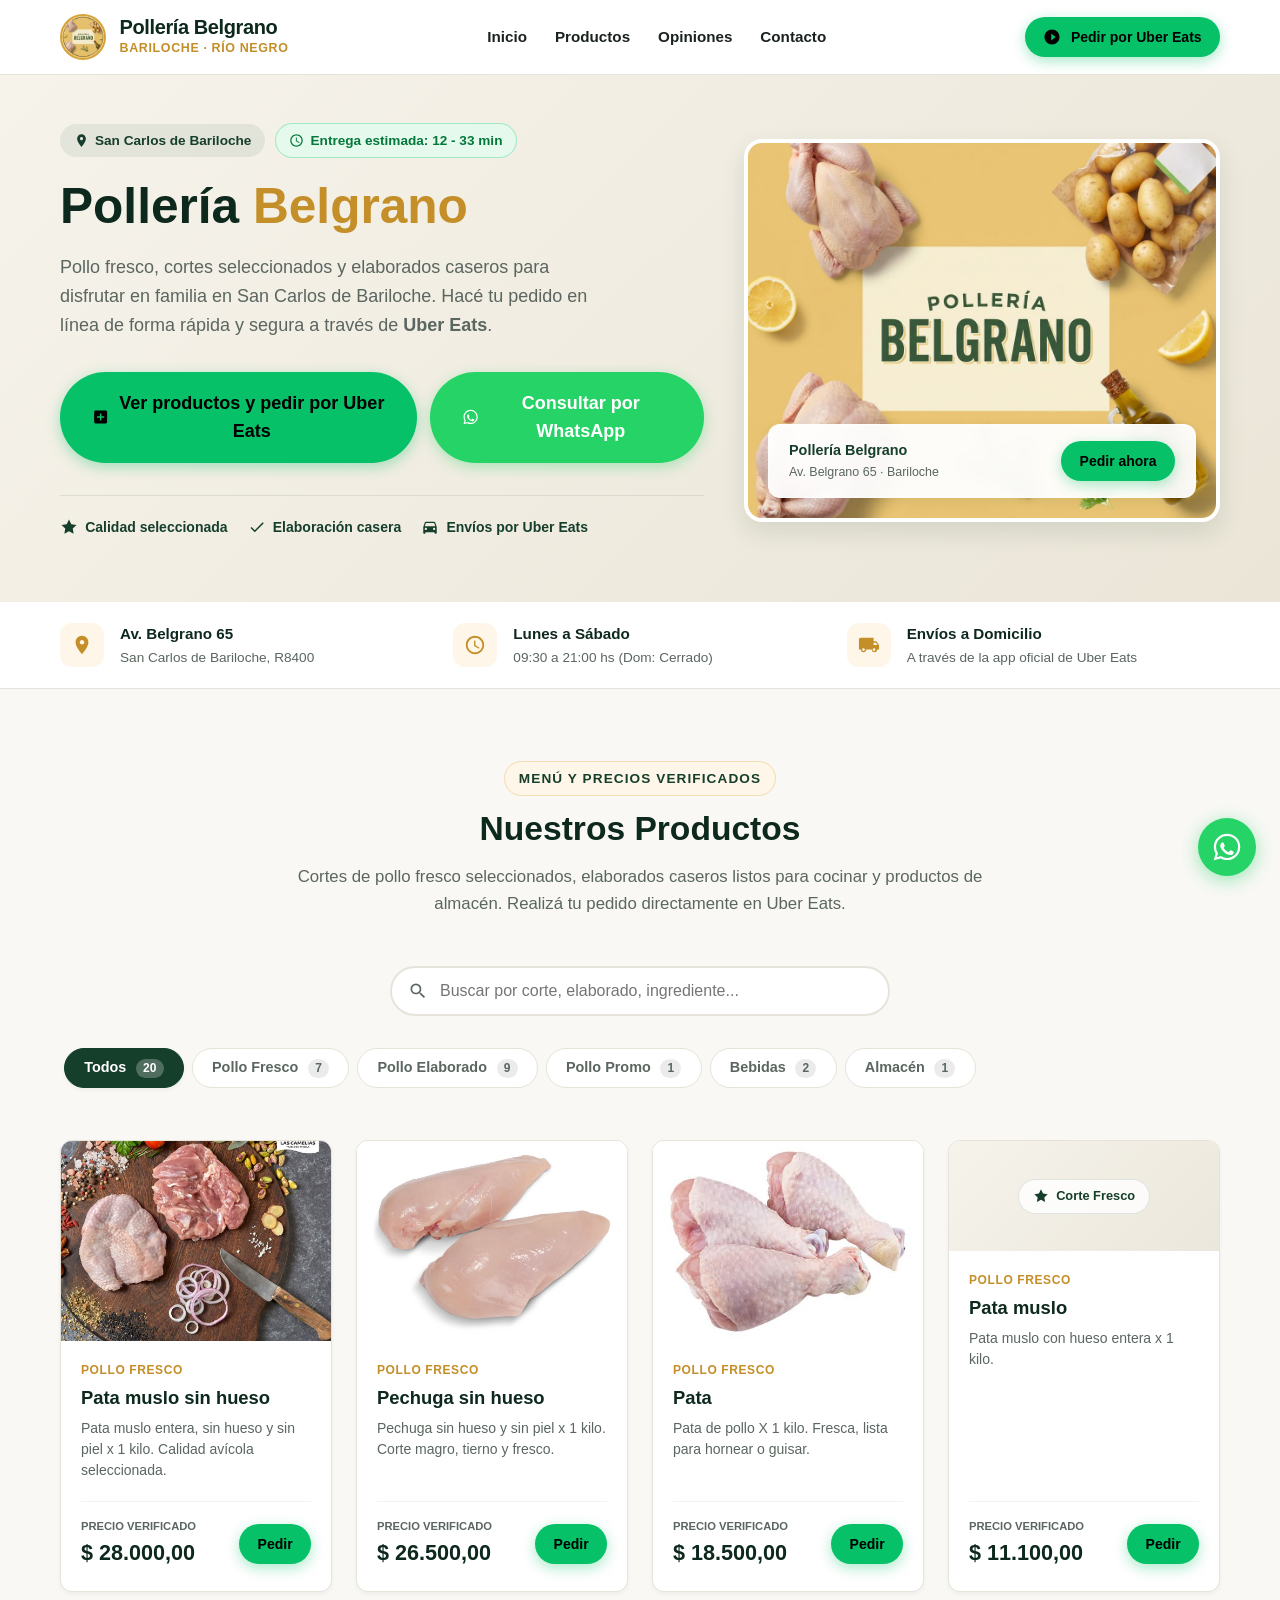
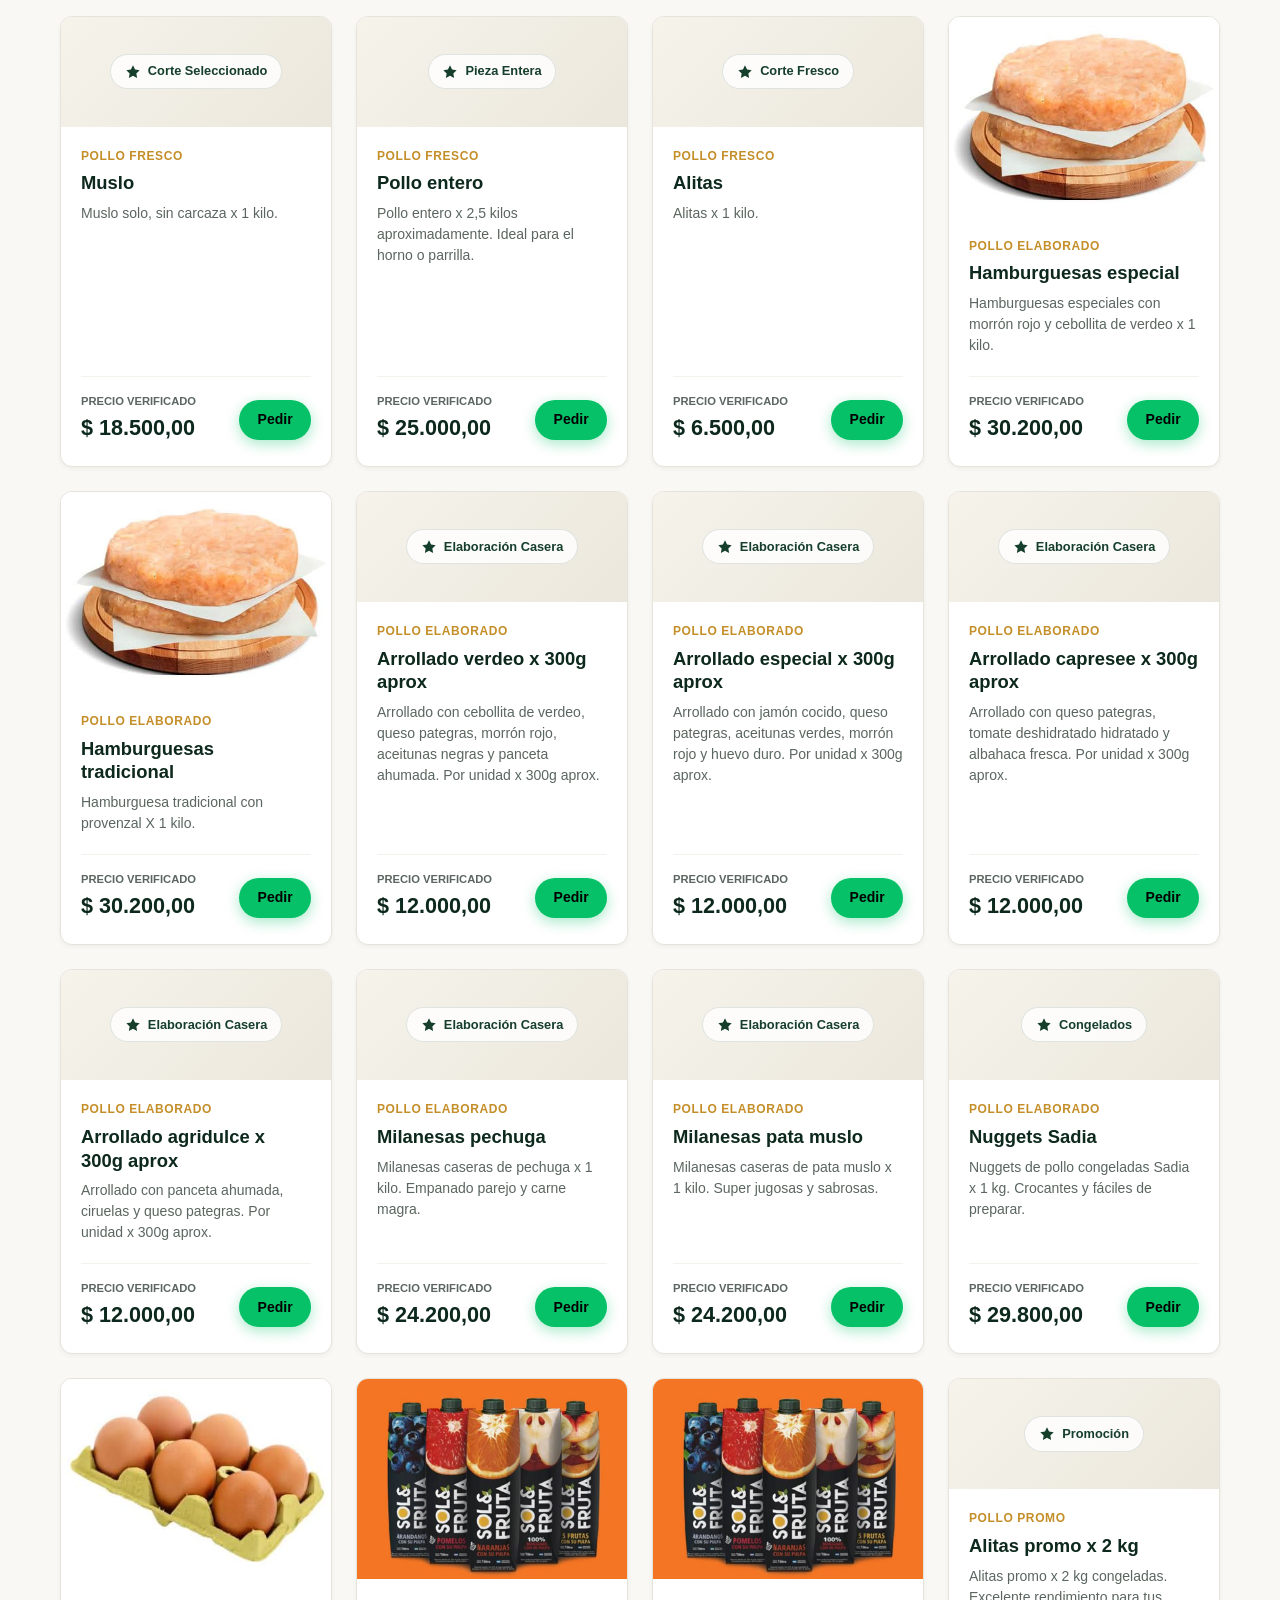
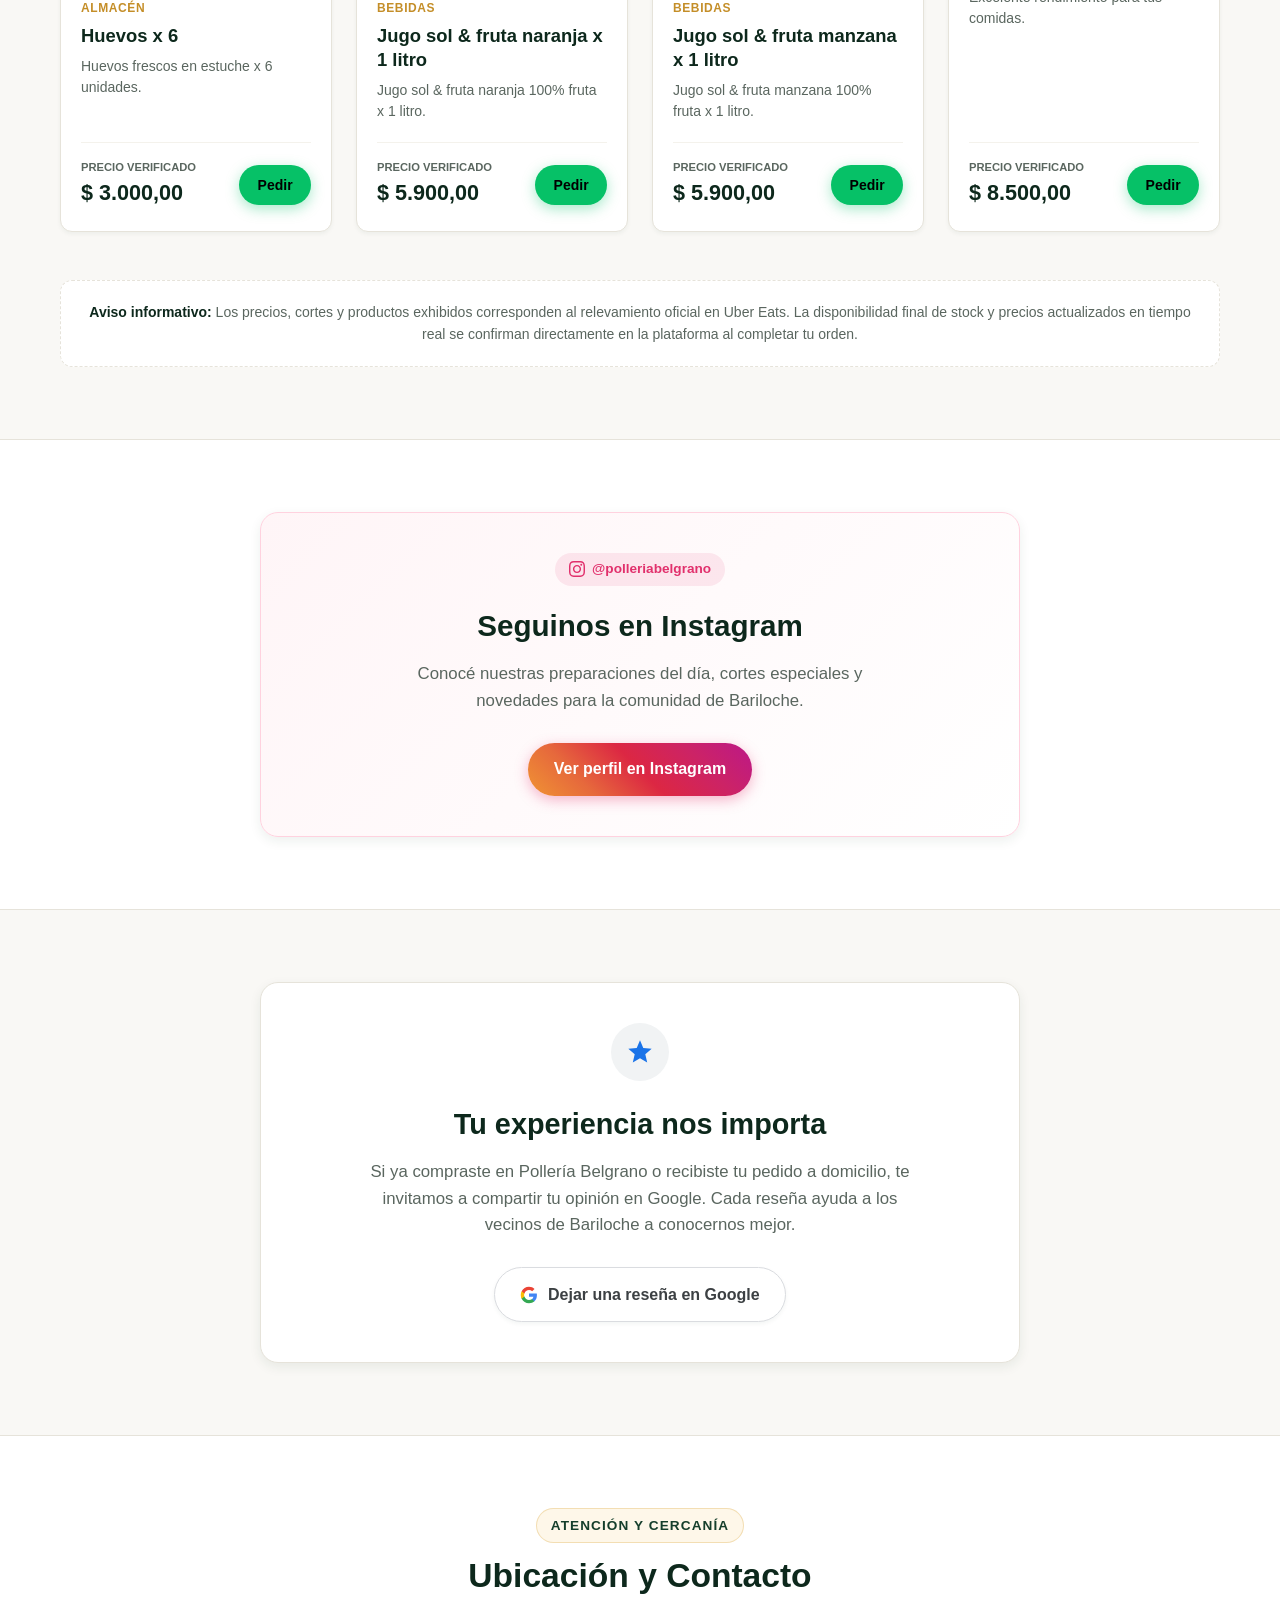
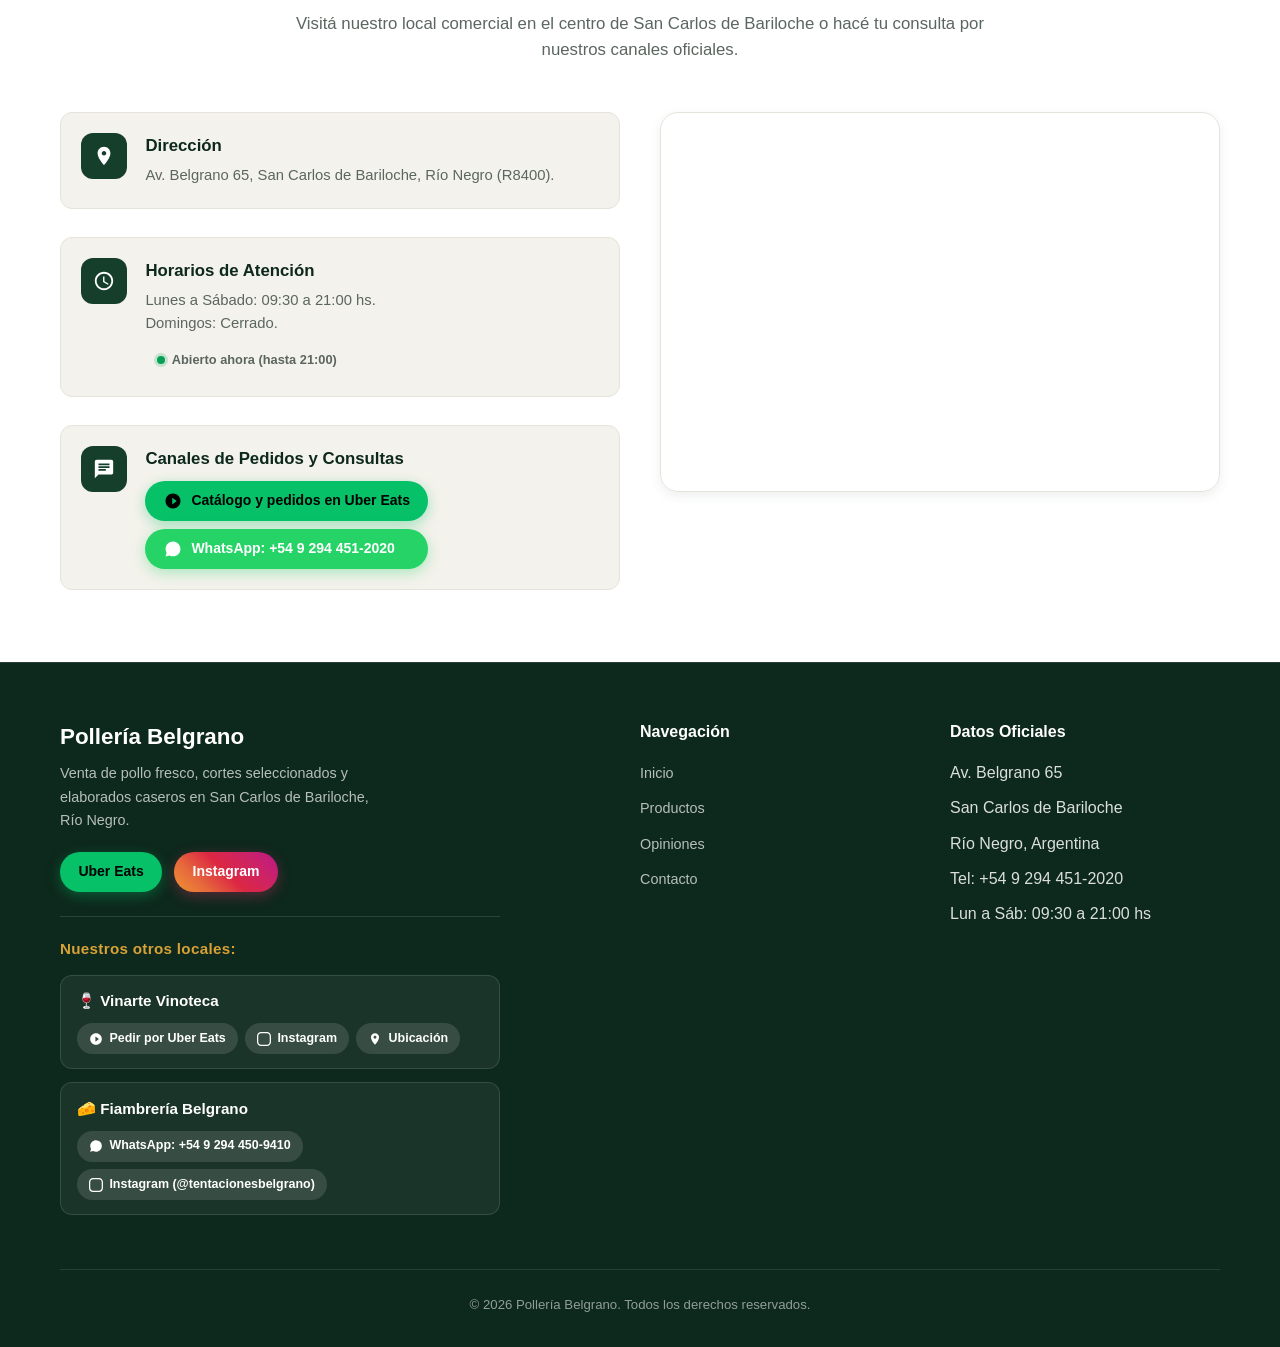
==== index.html @ f52ed62d "Solucionar responsive mobile y optimizar metatags Open Graph para WhatsApp" ====
<!DOCTYPE html>
<html lang="es-AR" prefix="og: https://ogp.me/ns# fb: https://ogp.me/ns/fb#">
<head>
  <meta charset="UTF-8">
  <meta name="viewport" content="width=device-width, initial-scale=1.0">
  
  <!-- Metadatos Primarios & SEO Local -->
  <title>Pollería Belgrano | San Carlos de Bariloche — Pollo Fresco y Elaborados</title>
  <meta name="description" content="Pollería Belgrano en San Carlos de Bariloche. Pollo fresco entero y trozado, supremas, hamburguesas caseras, arrollados artesanales y milanesas. Pedí online por Uber Eats con entrega a domicilio o consultanos por WhatsApp.">
  <meta name="keywords" content="Polleria Belgrano, Bariloche, Polleria en Bariloche, Pollo Bariloche, Uber Eats Bariloche, Milanesas de pollo, Arrollados de pollo, San Carlos de Bariloche">
  <meta name="author" content="Pollería Belgrano">
  <meta name="robots" content="index, follow">
  <meta name="theme-color" content="#153e2b">

  <!-- Metadatos Geográficos para Bariloche -->
  <meta name="geo.region" content="AR-R">
  <meta name="geo.placename" content="San Carlos de Bariloche">
  <meta name="geo.position" content="-41.136555;-71.311072">
  <meta name="ICBM" content="-41.136555, -71.311072">

  <!-- Open Graph / WhatsApp / Facebook / Redes Sociales -->
  <meta property="og:site_name" content="Pollería Belgrano">
  <meta property="og:type" content="website">
  <meta property="og:title" content="Pollería Belgrano | San Carlos de Bariloche">
  <meta property="og:description" content="Pollo fresco, cortes seleccionados y elaborados caseros en Bariloche. Consultá nuestro catálogo y pedí directo por Uber Eats.">
  <meta property="og:url" content="https://polleriabelgrano.pages.dev/">
  
  <!-- Imagen Principal Panorámica (1200x630 para WhatsApp y Facebook) -->
  <meta property="og:image" content="https://polleriabelgrano.pages.dev/assets/images/og-image.jpg">
  <meta property="og:image:url" content="https://polleriabelgrano.pages.dev/assets/images/og-image.jpg">
  <meta property="og:image:secure_url" content="https://polleriabelgrano.pages.dev/assets/images/og-image.jpg">
  <meta property="og:image:type" content="image/jpeg">
  <meta property="og:image:width" content="1200">
  <meta property="og:image:height" content="630">
  <meta property="og:image:alt" content="Pollería Belgrano - San Carlos de Bariloche">

  <!-- Imagen Cuadrada de Respaldo (400x400 para WhatsApp móvil) -->
  <meta property="og:image" content="https://polleriabelgrano.pages.dev/assets/images/og-thumb.jpg">
  <meta property="og:image:url" content="https://polleriabelgrano.pages.dev/assets/images/og-thumb.jpg">
  <meta property="og:image:secure_url" content="https://polleriabelgrano.pages.dev/assets/images/og-thumb.jpg">
  <meta property="og:image:type" content="image/jpeg">
  <meta property="og:image:width" content="400">
  <meta property="og:image:height" content="400">
  <meta property="og:image:alt" content="Pollería Belgrano Isotipo">

  <meta property="og:locale" content="es_AR">

  <!-- Fallbacks para rastreadores de mensajería (WhatsApp, Telegram, etc.) -->
  <link rel="image_src" href="https://polleriabelgrano.pages.dev/assets/images/og-image.jpg">
  <meta itemprop="image" content="https://polleriabelgrano.pages.dev/assets/images/og-image.jpg">

  <!-- Twitter Card -->
  <meta name="twitter:card" content="summary_large_image">
  <meta name="twitter:title" content="Pollería Belgrano | San Carlos de Bariloche">
  <meta name="twitter:description" content="Pollo fresco, cortes seleccionados y elaborados caseros en Bariloche. Pedí directo por Uber Eats.">
  <meta name="twitter:image" content="https://polleriabelgrano.pages.dev/assets/images/og-image.jpg">
  <meta name="twitter:image:alt" content="Pollería Belgrano - San Carlos de Bariloche">

  <!-- Favicon e Icono de Aplicación -->
  <link rel="icon" type="image/png" href="assets/images/logo.png">
  <link rel="apple-touch-icon" href="assets/images/logo.png">

  <!-- Estilos CSS -->
  <link rel="stylesheet" href="css/styles.css">

  <!-- Datos Estructurados Schema.org (LocalBusiness / Restaurant) -->
  <script type="application/ld+json">
  {
    "@context": "https://schema.org",
    "@type": "FoodEstablishment",
    "name": "Pollería Belgrano",
    "alternateName": "Polleria Belgrano - Bariloche",
    "description": "Pollería comercial en San Carlos de Bariloche especializada en pollo fresco, cortes seleccionados y elaborados caseros.",
    "image": "assets/images/og-image.jpg",
    "logo": "assets/images/logo.png",
    "telephone": "+5492944512020",
    "address": {
      "@type": "PostalAddress",
      "streetAddress": "Av. Belgrano 65",
      "addressLocality": "San Carlos de Bariloche",
      "addressRegion": "Río Negro",
      "postalCode": "R8400",
      "addressCountry": "AR"
    },
    "geo": {
      "@type": "GeoCoordinates",
      "latitude": -41.136555,
      "longitude": -71.311072
    },
    "openingHoursSpecification": [
      {
        "@type": "OpeningHoursSpecification",
        "dayOfWeek": ["Monday", "Tuesday", "Wednesday", "Thursday", "Friday", "Saturday"],
        "opens": "09:30",
        "closes": "21:00"
      }
    ],
    "servesCuisine": "Pollería, Carnes Blancas, Comida Fresca",
    "priceRange": "$",
    "hasMap": "https://maps.google.com/?q=-41.136555,-71.311072",
    "potentialAction": {
      "@type": "OrderAction",
      "target": {
        "@type": "EntryPoint",
        "urlTemplate": "https://www.ubereats.com/ar/store/polleria-belgrano-bariloche/sfcrBjpYXWKCcMb91CNb-w?diningMode=DELIVERY&surfaceName=",
        "inLanguage": "es-AR",
        "actionPlatform": [
          "http://schema.org/DesktopWebPlatform",
          "http://schema.org/MobileWebPlatform"
        ]
      }
    }
  }
  </script>
</head>
<body>

  <!-- =========================================================================
       Barra de Navegación (Sticky Header)
       ========================================================================= -->
  <header class="site-header">
    <div class="container header-container">
      
      <!-- Marca & Logotipo -->
      <a href="#inicio" class="brand-wrapper" aria-label="Pollería Belgrano Inicio">
        <img src="assets/images/logo.png" alt="Logotipo Pollería Belgrano" class="brand-logo-img" width="46" height="46">
        <div class="brand-info">
          <span class="brand-name">Pollería Belgrano</span>
          <span class="brand-city">Bariloche · Río Negro</span>
        </div>
      </a>

      <!-- Navegación Escritorio -->
      <nav class="nav-desktop" aria-label="Navegación principal">
        <a href="#inicio" class="nav-link">Inicio</a>
        <a href="#productos" class="nav-link">Productos</a>
        <a href="#opiniones" class="nav-link">Opiniones</a>
        <a href="#contacto" class="nav-link">Contacto</a>
      </nav>

      <!-- Botón de Conversión Destacado & Toggle Móvil -->
      <div class="header-actions">
        <a href="https://www.ubereats.com/ar/store/polleria-belgrano-bariloche/sfcrBjpYXWKCcMb91CNb-w?diningMode=DELIVERY&surfaceName=" 
           target="_blank" 
           rel="noopener noreferrer" 
           class="btn btn-sm btn-uber" 
           aria-label="Pedir en Uber Eats (se abre en una ventana nueva)">
          <svg width="18" height="18" viewBox="0 0 24 24" fill="currentColor" aria-hidden="true">
            <path d="M12 2C6.48 2 2 6.48 2 12s4.48 10 10 10 10-4.48 10-10S17.52 2 12 2zm-1 14.5v-9l6 4.5-6 4.5z"/>
          </svg>
          <span>Pedir por Uber Eats</span>
        </a>

        <!-- Botón Hamburguesa Móvil -->
        <button id="mobile-toggle-btn" class="mobile-toggle" aria-label="Abrir menú de navegación" aria-expanded="false">
          <span class="toggle-line"></span>
          <span class="toggle-line"></span>
          <span class="toggle-line"></span>
        </button>
      </div>

    </div>

    <!-- Menú Desplegable Móvil -->
    <div id="mobile-nav-drawer" class="mobile-nav-drawer" aria-label="Menú móvil">
      <ul class="mobile-nav-links">
        <li><a href="#inicio" class="mobile-nav-link">Inicio</a></li>
        <li><a href="#productos" class="mobile-nav-link">Productos y Catálogo</a></li>
        <li><a href="#opiniones" class="mobile-nav-link">Dejanos tu opinión</a></li>
        <li><a href="#contacto" class="mobile-nav-link">Contacto y Ubicación</a></li>
      </ul>
      <div style="display: flex; flex-direction: column; gap: 0.75rem;">
        <a href="https://www.ubereats.com/ar/store/polleria-belgrano-bariloche/sfcrBjpYXWKCcMb91CNb-w?diningMode=DELIVERY&surfaceName=" 
           target="_blank" 
           rel="noopener noreferrer" 
           class="btn btn-uber" 
           style="width: 100%;">
          <span>Pedir por Uber Eats</span>
        </a>
        <a href="https://wa.me/5492944512020?text=Hola%20Poller%C3%ADa%20Belgrano!%20Quisiera%20hacer%20una%20consulta." 
           target="_blank" 
           rel="noopener noreferrer" 
           class="btn btn-whatsapp" 
           style="width: 100%;">
          <span>Consultar por WhatsApp</span>
        </a>
      </div>
    </div>
  </header>

  <!-- =========================================================================
       Portada Principal (Hero Section)
       ========================================================================= -->
  <section id="inicio" class="hero-section">
    <div class="container hero-grid">
      
      <!-- Contenido Textual y CTAs -->
      <div class="hero-content">
        
        <div class="hero-badge-row">
          <span class="hero-badge-location">
            <svg width="15" height="15" viewBox="0 0 24 24" fill="currentColor" aria-hidden="true">
              <path d="M12 2C8.13 2 5 5.13 5 9c0 5.25 7 13 7 13s7-7.75 7-13c0-3.87-3.13-7-7-7zm0 9.5c-1.38 0-2.5-1.12-2.5-2.5s1.12-2.5 2.5-2.5 2.5 1.12 2.5 2.5-1.12 2.5-2.5 2.5z"/>
            </svg>
            San Carlos de Bariloche
          </span>
          <span class="hero-badge-delivery">
            <svg width="15" height="15" viewBox="0 0 24 24" fill="currentColor" aria-hidden="true">
              <path d="M11.99 2C6.47 2 2 6.48 2 12s4.47 10 9.99 10C17.52 22 22 17.52 22 12S17.52 2 11.99 2zM12 20c-4.42 0-8-3.58-8-8s3.58-8 8-8 8 3.58 8 8-3.58 8-8 8zm.5-13H11v6l5.25 3.15.75-1.23-4.5-2.67z"/>
            </svg>
            Entrega estimada: 12 - 33 min
          </span>
        </div>

        <h1 class="hero-title">
          Pollería <span class="highlight">Belgrano</span>
        </h1>
        
        <p class="hero-description">
          Pollo fresco, cortes seleccionados y elaborados caseros para disfrutar en familia en San Carlos de Bariloche. Hacé tu pedido en línea de forma rápida y segura a través de <strong>Uber Eats</strong>.
        </p>

        <!-- Botones de Conversión Primaria y Secundaria -->
        <div class="hero-cta-group">
          <a href="https://www.ubereats.com/ar/store/polleria-belgrano-bariloche/sfcrBjpYXWKCcMb91CNb-w?diningMode=DELIVERY&surfaceName=" 
             target="_blank" 
             rel="noopener noreferrer" 
             class="btn btn-lg btn-uber">
            <svg width="20" height="20" viewBox="0 0 24 24" fill="currentColor" aria-hidden="true">
              <path d="M19 3H5c-1.11 0-2 .9-2 2v14c0 1.1.89 2 2 2h14c1.1 0 2-.9 2-2V5c0-1.1-.9-2-2-2zm-2 10h-4v4h-2v-4H7v-2h4V7h2v4h4v2z"/>
            </svg>
            <span>Ver productos y pedir por Uber Eats</span>
          </a>

          <a href="https://wa.me/5492944512020?text=Hola%20Poller%C3%ADa%20Belgrano!%20Quisiera%20hacer%20una%20consulta." 
             target="_blank" 
             rel="noopener noreferrer" 
             class="btn btn-lg btn-whatsapp">
            <svg width="20" height="20" viewBox="0 0 24 24" fill="currentColor" aria-hidden="true">
              <path d="M12.04 2c-5.46 0-9.91 4.45-9.91 9.91 0 1.75.46 3.45 1.32 4.95L2.05 22l5.25-1.38c1.45.79 3.08 1.21 4.74 1.21 5.46 0 9.91-4.45 9.91-9.91 0-2.65-1.03-5.14-2.9-7.01A9.816 9.816 0 0 0 12.04 2m.01 1.67c2.2 0 4.26.86 5.82 2.42a8.225 8.225 0 0 1 2.41 5.83c0 4.54-3.7 8.24-8.24 8.24-1.48 0-2.93-.4-4.2-1.15l-.3-.18-3.12.82.83-3.04-.2-.31a8.196 8.196 0 0 1-1.26-4.38c0-4.54 3.7-8.24 8.24-8.24m4.52 11.66c-.25-.13-1.47-.72-1.7-.81-.23-.08-.39-.13-.56.13-.17.25-.64.81-.79.97-.14.17-.29.19-.54.06-.25-.13-1.06-.39-2.01-1.24-.74-.66-1.25-1.48-1.39-1.73-.14-.25-.02-.39.11-.51.11-.11.25-.29.37-.43.13-.15.17-.25.25-.42.08-.17.04-.31-.02-.44-.06-.13-.56-1.35-.77-1.85-.2-.49-.41-.42-.56-.43h-.48c-.17 0-.44.06-.67.31-.23.25-.87.85-.87 2.08 0 1.22.89 2.41 1.02 2.58.12.17 1.76 2.68 4.25 3.76.59.26 1.06.41 1.42.53.6.19 1.14.16 1.57.1.48-.07 1.47-.6 1.68-1.18.21-.58.21-1.07.15-1.18-.06-.1-.23-.17-.48-.29"/>
            </svg>
            <span>Consultar por WhatsApp</span>
          </a>
        </div>

        <!-- Pilares de Confianza -->
        <div class="hero-trust-list">
          <div class="hero-trust-item">
            <svg width="18" height="18" viewBox="0 0 24 24" fill="currentColor" style="color: var(--color-primary);" aria-hidden="true">
              <path d="M12 2l3.09 6.26L22 9.27l-5 4.87 1.18 6.88L12 17.77l-6.18 3.25L7 14.14 2 9.27l6.91-1.01L12 2z"/>
            </svg>
            <span>Calidad seleccionada</span>
          </div>
          <div class="hero-trust-item">
            <svg width="18" height="18" viewBox="0 0 24 24" fill="currentColor" style="color: var(--color-primary);" aria-hidden="true">
              <path d="M9 16.17L4.83 12l-1.42 1.41L9 19 21 7l-1.41-1.41z"/>
            </svg>
            <span>Elaboración casera</span>
          </div>
          <div class="hero-trust-item">
            <svg width="18" height="18" viewBox="0 0 24 24" fill="currentColor" style="color: var(--color-primary);" aria-hidden="true">
              <path d="M18.92 6.01C18.72 5.42 18.16 5 17.5 5h-11c-.66 0-1.21.42-1.42 1.01L3 12v8c0 .55.45 1 1 1h1c.55 0 1-.45 1-1v-1h12v1c0 .55.45 1 1 1h1c.55 0 1-.45 1-1v-8l-2.08-5.99zM6.5 16c-.83 0-1.5-.67-1.5-1.5S5.67 13 6.5 13s1.5.67 1.5 1.5S7.33 16 6.5 16zm11 0c-.83 0-1.5-.67-1.5-1.5s.67-1.5 1.5-1.5 1.5.67 1.5 1.5-.67 1.5-1.5 1.5zM5 11l1.5-4.5h11L19 11H5z"/>
            </svg>
            <span>Envíos por Uber Eats</span>
          </div>
        </div>

      </div>

      <!-- Imagen Fotográfica Auténtica de Portada -->
      <div class="hero-image-wrapper">
        <img src="assets/images/hero.jpg" 
             alt="Pollería Belgrano - Fotografía gastronómica oficial del local" 
             class="hero-image" 
             width="1080" 
             height="864" 
             loading="eager">
        <div class="hero-floating-card">
          <div class="floating-card-info">
            <h4>Pollería Belgrano</h4>
            <p>Av. Belgrano 65 · Bariloche</p>
          </div>
          <a href="https://www.ubereats.com/ar/store/polleria-belgrano-bariloche/sfcrBjpYXWKCcMb91CNb-w?diningMode=DELIVERY&surfaceName=" 
             target="_blank" 
             rel="noopener noreferrer" 
             class="btn btn-sm btn-uber">
            Pedir ahora
          </a>
        </div>
      </div>

    </div>
  </section>

  <!-- =========================================================================
       Barra de Información Rápida
       ========================================================================= -->
  <section class="quick-info-strip" aria-label="Información rápida del comercio">
    <div class="container quick-info-grid">
      
      <!-- Ubicación -->
      <div class="quick-info-item">
        <div class="quick-info-icon" aria-hidden="true">
          <svg width="22" height="22" viewBox="0 0 24 24" fill="currentColor">
            <path d="M12 2C8.13 2 5 5.13 5 9c0 5.25 7 13 7 13s7-7.75 7-13c0-3.87-3.13-7-7-7zm0 9.5c-1.38 0-2.5-1.12-2.5-2.5s1.12-2.5 2.5-2.5 2.5 1.12 2.5 2.5-1.12 2.5-2.5 2.5z"/>
          </svg>
        </div>
        <div>
          <div class="quick-info-title">Av. Belgrano 65</div>
          <div class="quick-info-desc">San Carlos de Bariloche, R8400</div>
        </div>
      </div>

      <!-- Horarios -->
      <div class="quick-info-item">
        <div class="quick-info-icon" aria-hidden="true">
          <svg width="22" height="22" viewBox="0 0 24 24" fill="currentColor">
            <path d="M11.99 2C6.47 2 2 6.48 2 12s4.47 10 9.99 10C17.52 22 22 17.52 22 12S17.52 2 11.99 2zM12 20c-4.42 0-8-3.58-8-8s3.58-8 8-8 8 3.58 8 8-3.58 8-8 8zm.5-13H11v6l5.25 3.15.75-1.23-4.5-2.67z"/>
          </svg>
        </div>
        <div>
          <div class="quick-info-title">Lunes a Sábado</div>
          <div class="quick-info-desc">09:30 a 21:00 hs (Dom: Cerrado)</div>
        </div>
      </div>

      <!-- Delivery Oficial -->
      <div class="quick-info-item">
        <div class="quick-info-icon" aria-hidden="true">
          <svg width="22" height="22" viewBox="0 0 24 24" fill="currentColor">
            <path d="M20 8h-3V4H3c-1.1 0-2 .9-2 2v11h2c0 1.66 1.34 3 3 3s3-1.34 3-3h6c0 1.66 1.34 3 3 3s3-1.34 3-3h2v-5l-3-4zM6 18.5c-.83 0-1.5-.67-1.5-1.5s.67-1.5 1.5-1.5 1.5.67 1.5 1.5-.67 1.5-1.5 1.5zm13.5-9l1.96 2.5H17V9.5h2.5zm-2 9c-.83 0-1.5-.67-1.5-1.5s.67-1.5 1.5-1.5 1.5.67 1.5 1.5-.67 1.5-1.5 1.5z"/>
          </svg>
        </div>
        <div>
          <div class="quick-info-title">Envíos a Domicilio</div>
          <div class="quick-info-desc">A través de la app oficial de Uber Eats</div>
        </div>
      </div>

    </div>
  </section>

  <!-- =========================================================================
       Catálogo y Productos (Relevamiento Real de Uber Eats)
       ========================================================================= -->
  <section id="productos" class="catalog-section">
    <div class="container">
      
      <div class="section-header">
        <span class="section-tag">Menú y Precios Verificados</span>
        <h2 class="section-title">Nuestros Productos</h2>
        <p class="section-subtitle">
          Cortes de pollo fresco seleccionados, elaborados caseros listos para cocinar y productos de almacén. Realizá tu pedido directamente en Uber Eats.
        </p>
      </div>

      <!-- Controles de Catálogo: Buscador y Filtros -->
      <div class="catalog-controls">
        
        <!-- Buscador en tiempo real -->
        <div class="search-box-wrapper">
          <svg class="search-icon" width="20" height="20" viewBox="0 0 24 24" fill="currentColor" aria-hidden="true">
            <path d="M15.5 14h-.79l-.28-.27A6.471 6.471 0 0 0 16 9.5 6.5 6.5 0 1 0 9.5 16c1.61 0 3.09-.59 4.23-1.57l.27.28v.79l5 4.99L20.49 19l-4.99-5zm-6 0C7.01 14 5 11.99 5 9.5S7.01 5 9.5 5 14 7.01 14 9.5 11.99 14 9.5 14z"/>
          </svg>
          <input type="text" 
                 id="product-search-input" 
                 class="search-input" 
                 placeholder="Buscar por corte, elaborado, ingrediente..." 
                 aria-label="Buscar producto en el catálogo">
          <button id="search-clear-btn" class="search-clear-btn" aria-label="Limpiar búsqueda">✕</button>
        </div>

        <!-- Pestañas de Categoría -->
        <div class="category-tabs" role="tablist" aria-label="Filtrar por categoría">
          <button class="tab-btn active" data-filter="all" role="tab" aria-selected="true">
            Todos <span class="tab-count">20</span>
          </button>
          <button class="tab-btn" data-filter="pollo" role="tab" aria-selected="false">
            Pollo Fresco <span class="tab-count">7</span>
          </button>
          <button class="tab-btn" data-filter="elaborado" role="tab" aria-selected="false">
            Pollo Elaborado <span class="tab-count">9</span>
          </button>
          <button class="tab-btn" data-filter="promo" role="tab" aria-selected="false">
            Pollo Promo <span class="tab-count">1</span>
          </button>
          <button class="tab-btn" data-filter="bebidas" role="tab" aria-selected="false">
            Bebidas <span class="tab-count">2</span>
          </button>
          <button class="tab-btn" data-filter="almacen" role="tab" aria-selected="false">
            Almacén <span class="tab-count">1</span>
          </button>
        </div>

      </div>

      <!-- Grilla de Tarjetas de Productos -->
      <div id="products-grid" class="products-grid">

        <!-- ================= CATEGORÍA: POLLO ================= -->
        <!-- 1. Pata muslo sin hueso (CON FOTO REAL) -->
        <article class="product-card" data-category="pollo">
          <div class="product-image-container" title="Hacer clic para ampliar imagen">
            <img src="assets/images/pata_muslo_sin_hueso.jpg" alt="Pata muslo sin hueso - Pollería Belgrano Bariloche" class="product-image" loading="lazy">
          </div>
          <div class="product-content">
            <span class="product-category-tag">Pollo Fresco</span>
            <h3 class="product-title">Pata muslo sin hueso</h3>
            <p class="product-desc">Pata muslo entera, sin hueso y sin piel x 1 kilo. Calidad avícola seleccionada.</p>
            <div class="product-footer">
              <div>
                <span class="product-price-label">Precio verificado</span>
                <span class="product-price">$ 28.000,00</span>
              </div>
              <a href="https://www.ubereats.com/ar/store/polleria-belgrano-bariloche/sfcrBjpYXWKCcMb91CNb-w?diningMode=DELIVERY&surfaceName=" target="_blank" rel="noopener noreferrer" class="btn btn-sm btn-uber" aria-label="Pedir Pata muslo sin hueso en Uber Eats">
                Pedir
              </a>
            </div>
          </div>
        </article>

        <!-- 2. Pechuga sin hueso (CON FOTO REAL) -->
        <article class="product-card" data-category="pollo">
          <div class="product-image-container" title="Hacer clic para ampliar imagen">
            <img src="assets/images/pechuga_sin_hueso.jpg" alt="Pechuga sin hueso - Pollería Belgrano Bariloche" class="product-image" loading="lazy">
          </div>
          <div class="product-content">
            <span class="product-category-tag">Pollo Fresco</span>
            <h3 class="product-title">Pechuga sin hueso</h3>
            <p class="product-desc">Pechuga sin hueso y sin piel x 1 kilo. Corte magro, tierno y fresco.</p>
            <div class="product-footer">
              <div>
                <span class="product-price-label">Precio verificado</span>
                <span class="product-price">$ 26.500,00</span>
              </div>
              <a href="https://www.ubereats.com/ar/store/polleria-belgrano-bariloche/sfcrBjpYXWKCcMb91CNb-w?diningMode=DELIVERY&surfaceName=" target="_blank" rel="noopener noreferrer" class="btn btn-sm btn-uber" aria-label="Pedir Pechuga sin hueso en Uber Eats">
                Pedir
              </a>
            </div>
          </div>
        </article>

        <!-- 3. Pata (CON FOTO REAL) -->
        <article class="product-card" data-category="pollo">
          <div class="product-image-container" title="Hacer clic para ampliar imagen">
            <img src="assets/images/pata.jpg" alt="Pata de pollo - Pollería Belgrano Bariloche" class="product-image" loading="lazy">
          </div>
          <div class="product-content">
            <span class="product-category-tag">Pollo Fresco</span>
            <h3 class="product-title">Pata</h3>
            <p class="product-desc">Pata de pollo X 1 kilo. Fresca, lista para hornear o guisar.</p>
            <div class="product-footer">
              <div>
                <span class="product-price-label">Precio verificado</span>
                <span class="product-price">$ 18.500,00</span>
              </div>
              <a href="https://www.ubereats.com/ar/store/polleria-belgrano-bariloche/sfcrBjpYXWKCcMb91CNb-w?diningMode=DELIVERY&surfaceName=" target="_blank" rel="noopener noreferrer" class="btn btn-sm btn-uber" aria-label="Pedir Pata de pollo en Uber Eats">
                Pedir
              </a>
            </div>
          </div>
        </article>

        <!-- 4. Pata muslo entera (SIN FOTO REAL EN UBER EATS) -->
        <article class="product-card product-card-no-photo" data-category="pollo">
          <div class="product-image-container">
            <span class="product-no-photo-badge">
              <svg width="16" height="16" viewBox="0 0 24 24" fill="currentColor"><path d="M12 2l3.09 6.26L22 9.27l-5 4.87 1.18 6.88L12 17.77l-6.18 3.25L7 14.14 2 9.27l6.91-1.01L12 2z"/></svg>
              Corte Fresco
            </span>
          </div>
          <div class="product-content">
            <span class="product-category-tag">Pollo Fresco</span>
            <h3 class="product-title">Pata muslo</h3>
            <p class="product-desc">Pata muslo con hueso entera x 1 kilo.</p>
            <div class="product-footer">
              <div>
                <span class="product-price-label">Precio verificado</span>
                <span class="product-price">$ 11.100,00</span>
              </div>
              <a href="https://www.ubereats.com/ar/store/polleria-belgrano-bariloche/sfcrBjpYXWKCcMb91CNb-w?diningMode=DELIVERY&surfaceName=" target="_blank" rel="noopener noreferrer" class="btn btn-sm btn-uber" aria-label="Pedir Pata muslo en Uber Eats">
                Pedir
              </a>
            </div>
          </div>
        </article>

        <!-- 5. Muslo (SIN FOTO REAL EN UBER EATS) -->
        <article class="product-card product-card-no-photo" data-category="pollo">
          <div class="product-image-container">
            <span class="product-no-photo-badge">
              <svg width="16" height="16" viewBox="0 0 24 24" fill="currentColor"><path d="M12 2l3.09 6.26L22 9.27l-5 4.87 1.18 6.88L12 17.77l-6.18 3.25L7 14.14 2 9.27l6.91-1.01L12 2z"/></svg>
              Corte Seleccionado
            </span>
          </div>
          <div class="product-content">
            <span class="product-category-tag">Pollo Fresco</span>
            <h3 class="product-title">Muslo</h3>
            <p class="product-desc">Muslo solo, sin carcaza x 1 kilo.</p>
            <div class="product-footer">
              <div>
                <span class="product-price-label">Precio verificado</span>
                <span class="product-price">$ 18.500,00</span>
              </div>
              <a href="https://www.ubereats.com/ar/store/polleria-belgrano-bariloche/sfcrBjpYXWKCcMb91CNb-w?diningMode=DELIVERY&surfaceName=" target="_blank" rel="noopener noreferrer" class="btn btn-sm btn-uber" aria-label="Pedir Muslo en Uber Eats">
                Pedir
              </a>
            </div>
          </div>
        </article>

        <!-- 6. Pollo entero (SIN FOTO REAL EN UBER EATS) -->
        <article class="product-card product-card-no-photo" data-category="pollo">
          <div class="product-image-container">
            <span class="product-no-photo-badge">
              <svg width="16" height="16" viewBox="0 0 24 24" fill="currentColor"><path d="M12 2l3.09 6.26L22 9.27l-5 4.87 1.18 6.88L12 17.77l-6.18 3.25L7 14.14 2 9.27l6.91-1.01L12 2z"/></svg>
              Pieza Entera
            </span>
          </div>
          <div class="product-content">
            <span class="product-category-tag">Pollo Fresco</span>
            <h3 class="product-title">Pollo entero</h3>
            <p class="product-desc">Pollo entero x 2,5 kilos aproximadamente. Ideal para el horno o parrilla.</p>
            <div class="product-footer">
              <div>
                <span class="product-price-label">Precio verificado</span>
                <span class="product-price">$ 25.000,00</span>
              </div>
              <a href="https://www.ubereats.com/ar/store/polleria-belgrano-bariloche/sfcrBjpYXWKCcMb91CNb-w?diningMode=DELIVERY&surfaceName=" target="_blank" rel="noopener noreferrer" class="btn btn-sm btn-uber" aria-label="Pedir Pollo entero en Uber Eats">
                Pedir
              </a>
            </div>
          </div>
        </article>

        <!-- 7. Alitas (SIN FOTO REAL EN UBER EATS) -->
        <article class="product-card product-card-no-photo" data-category="pollo">
          <div class="product-image-container">
            <span class="product-no-photo-badge">
              <svg width="16" height="16" viewBox="0 0 24 24" fill="currentColor"><path d="M12 2l3.09 6.26L22 9.27l-5 4.87 1.18 6.88L12 17.77l-6.18 3.25L7 14.14 2 9.27l6.91-1.01L12 2z"/></svg>
              Corte Fresco
            </span>
          </div>
          <div class="product-content">
            <span class="product-category-tag">Pollo Fresco</span>
            <h3 class="product-title">Alitas</h3>
            <p class="product-desc">Alitas x 1 kilo.</p>
            <div class="product-footer">
              <div>
                <span class="product-price-label">Precio verificado</span>
                <span class="product-price">$ 6.500,00</span>
              </div>
              <a href="https://www.ubereats.com/ar/store/polleria-belgrano-bariloche/sfcrBjpYXWKCcMb91CNb-w?diningMode=DELIVERY&surfaceName=" target="_blank" rel="noopener noreferrer" class="btn btn-sm btn-uber" aria-label="Pedir Alitas en Uber Eats">
                Pedir
              </a>
            </div>
          </div>
        </article>

        <!-- ================= CATEGORÍA: POLLO ELABORADO ================= -->
        <!-- 8. Hamburguesas especial (CON FOTO REAL) -->
        <article class="product-card" data-category="elaborado">
          <div class="product-image-container" title="Hacer clic para ampliar imagen">
            <img src="assets/images/hamburguesas_especial.jpg" alt="Hamburguesas especial - Pollería Belgrano Bariloche" class="product-image" loading="lazy">
          </div>
          <div class="product-content">
            <span class="product-category-tag">Pollo Elaborado</span>
            <h3 class="product-title">Hamburguesas especial</h3>
            <p class="product-desc">Hamburguesas especiales con morrón rojo y cebollita de verdeo x 1 kilo.</p>
            <div class="product-footer">
              <div>
                <span class="product-price-label">Precio verificado</span>
                <span class="product-price">$ 30.200,00</span>
              </div>
              <a href="https://www.ubereats.com/ar/store/polleria-belgrano-bariloche/sfcrBjpYXWKCcMb91CNb-w?diningMode=DELIVERY&surfaceName=" target="_blank" rel="noopener noreferrer" class="btn btn-sm btn-uber" aria-label="Pedir Hamburguesas especial en Uber Eats">
                Pedir
              </a>
            </div>
          </div>
        </article>

        <!-- 9. Hamburguesas tradicional (CON FOTO REAL) -->
        <article class="product-card" data-category="elaborado">
          <div class="product-image-container" title="Hacer clic para ampliar imagen">
            <img src="assets/images/hamburguesas_tradicional.jpg" alt="Hamburguesas tradicional - Pollería Belgrano Bariloche" class="product-image" loading="lazy">
          </div>
          <div class="product-content">
            <span class="product-category-tag">Pollo Elaborado</span>
            <h3 class="product-title">Hamburguesas tradicional</h3>
            <p class="product-desc">Hamburguesa tradicional con provenzal X 1 kilo.</p>
            <div class="product-footer">
              <div>
                <span class="product-price-label">Precio verificado</span>
                <span class="product-price">$ 30.200,00</span>
              </div>
              <a href="https://www.ubereats.com/ar/store/polleria-belgrano-bariloche/sfcrBjpYXWKCcMb91CNb-w?diningMode=DELIVERY&surfaceName=" target="_blank" rel="noopener noreferrer" class="btn btn-sm btn-uber" aria-label="Pedir Hamburguesas tradicional en Uber Eats">
                Pedir
              </a>
            </div>
          </div>
        </article>

        <!-- 10. Arrollado verdeo (SIN FOTO REAL EN UBER EATS) -->
        <article class="product-card product-card-no-photo" data-category="elaborado">
          <div class="product-image-container">
            <span class="product-no-photo-badge">
              <svg width="16" height="16" viewBox="0 0 24 24" fill="currentColor"><path d="M12 2l3.09 6.26L22 9.27l-5 4.87 1.18 6.88L12 17.77l-6.18 3.25L7 14.14 2 9.27l6.91-1.01L12 2z"/></svg>
              Elaboración Casera
            </span>
          </div>
          <div class="product-content">
            <span class="product-category-tag">Pollo Elaborado</span>
            <h3 class="product-title">Arrollado verdeo x 300g aprox</h3>
            <p class="product-desc">Arrollado con cebollita de verdeo, queso pategras, morrón rojo, aceitunas negras y panceta ahumada. Por unidad x 300g aprox.</p>
            <div class="product-footer">
              <div>
                <span class="product-price-label">Precio verificado</span>
                <span class="product-price">$ 12.000,00</span>
              </div>
              <a href="https://www.ubereats.com/ar/store/polleria-belgrano-bariloche/sfcrBjpYXWKCcMb91CNb-w?diningMode=DELIVERY&surfaceName=" target="_blank" rel="noopener noreferrer" class="btn btn-sm btn-uber" aria-label="Pedir Arrollado verdeo en Uber Eats">
                Pedir
              </a>
            </div>
          </div>
        </article>

        <!-- 11. Arrollado especial (SIN FOTO REAL EN UBER EATS) -->
        <article class="product-card product-card-no-photo" data-category="elaborado">
          <div class="product-image-container">
            <span class="product-no-photo-badge">
              <svg width="16" height="16" viewBox="0 0 24 24" fill="currentColor"><path d="M12 2l3.09 6.26L22 9.27l-5 4.87 1.18 6.88L12 17.77l-6.18 3.25L7 14.14 2 9.27l6.91-1.01L12 2z"/></svg>
              Elaboración Casera
            </span>
          </div>
          <div class="product-content">
            <span class="product-category-tag">Pollo Elaborado</span>
            <h3 class="product-title">Arrollado especial x 300g aprox</h3>
            <p class="product-desc">Arrollado con jamón cocido, queso pategras, aceitunas verdes, morrón rojo y huevo duro. Por unidad x 300g aprox.</p>
            <div class="product-footer">
              <div>
                <span class="product-price-label">Precio verificado</span>
                <span class="product-price">$ 12.000,00</span>
              </div>
              <a href="https://www.ubereats.com/ar/store/polleria-belgrano-bariloche/sfcrBjpYXWKCcMb91CNb-w?diningMode=DELIVERY&surfaceName=" target="_blank" rel="noopener noreferrer" class="btn btn-sm btn-uber" aria-label="Pedir Arrollado especial en Uber Eats">
                Pedir
              </a>
            </div>
          </div>
        </article>

        <!-- 12. Arrollado capresee (SIN FOTO REAL EN UBER EATS) -->
        <article class="product-card product-card-no-photo" data-category="elaborado">
          <div class="product-image-container">
            <span class="product-no-photo-badge">
              <svg width="16" height="16" viewBox="0 0 24 24" fill="currentColor"><path d="M12 2l3.09 6.26L22 9.27l-5 4.87 1.18 6.88L12 17.77l-6.18 3.25L7 14.14 2 9.27l6.91-1.01L12 2z"/></svg>
              Elaboración Casera
            </span>
          </div>
          <div class="product-content">
            <span class="product-category-tag">Pollo Elaborado</span>
            <h3 class="product-title">Arrollado capresee x 300g aprox</h3>
            <p class="product-desc">Arrollado con queso pategras, tomate deshidratado hidratado y albahaca fresca. Por unidad x 300g aprox.</p>
            <div class="product-footer">
              <div>
                <span class="product-price-label">Precio verificado</span>
                <span class="product-price">$ 12.000,00</span>
              </div>
              <a href="https://www.ubereats.com/ar/store/polleria-belgrano-bariloche/sfcrBjpYXWKCcMb91CNb-w?diningMode=DELIVERY&surfaceName=" target="_blank" rel="noopener noreferrer" class="btn btn-sm btn-uber" aria-label="Pedir Arrollado capresee en Uber Eats">
                Pedir
              </a>
            </div>
          </div>
        </article>

        <!-- 13. Arrollado agridulce (SIN FOTO REAL EN UBER EATS) -->
        <article class="product-card product-card-no-photo" data-category="elaborado">
          <div class="product-image-container">
            <span class="product-no-photo-badge">
              <svg width="16" height="16" viewBox="0 0 24 24" fill="currentColor"><path d="M12 2l3.09 6.26L22 9.27l-5 4.87 1.18 6.88L12 17.77l-6.18 3.25L7 14.14 2 9.27l6.91-1.01L12 2z"/></svg>
              Elaboración Casera
            </span>
          </div>
          <div class="product-content">
            <span class="product-category-tag">Pollo Elaborado</span>
            <h3 class="product-title">Arrollado agridulce x 300g aprox</h3>
            <p class="product-desc">Arrollado con panceta ahumada, ciruelas y queso pategras. Por unidad x 300g aprox.</p>
            <div class="product-footer">
              <div>
                <span class="product-price-label">Precio verificado</span>
                <span class="product-price">$ 12.000,00</span>
              </div>
              <a href="https://www.ubereats.com/ar/store/polleria-belgrano-bariloche/sfcrBjpYXWKCcMb91CNb-w?diningMode=DELIVERY&surfaceName=" target="_blank" rel="noopener noreferrer" class="btn btn-sm btn-uber" aria-label="Pedir Arrollado agridulce en Uber Eats">
                Pedir
              </a>
            </div>
          </div>
        </article>

        <!-- 14. Milanesas pechuga (SIN FOTO REAL EN UBER EATS) -->
        <article class="product-card product-card-no-photo" data-category="elaborado">
          <div class="product-image-container">
            <span class="product-no-photo-badge">
              <svg width="16" height="16" viewBox="0 0 24 24" fill="currentColor"><path d="M12 2l3.09 6.26L22 9.27l-5 4.87 1.18 6.88L12 17.77l-6.18 3.25L7 14.14 2 9.27l6.91-1.01L12 2z"/></svg>
              Elaboración Casera
            </span>
          </div>
          <div class="product-content">
            <span class="product-category-tag">Pollo Elaborado</span>
            <h3 class="product-title">Milanesas pechuga</h3>
            <p class="product-desc">Milanesas caseras de pechuga x 1 kilo. Empanado parejo y carne magra.</p>
            <div class="product-footer">
              <div>
                <span class="product-price-label">Precio verificado</span>
                <span class="product-price">$ 24.200,00</span>
              </div>
              <a href="https://www.ubereats.com/ar/store/polleria-belgrano-bariloche/sfcrBjpYXWKCcMb91CNb-w?diningMode=DELIVERY&surfaceName=" target="_blank" rel="noopener noreferrer" class="btn btn-sm btn-uber" aria-label="Pedir Milanesas pechuga en Uber Eats">
                Pedir
              </a>
            </div>
          </div>
        </article>

        <!-- 15. Milanesas pata muslo (SIN FOTO REAL EN UBER EATS) -->
        <article class="product-card product-card-no-photo" data-category="elaborado">
          <div class="product-image-container">
            <span class="product-no-photo-badge">
              <svg width="16" height="16" viewBox="0 0 24 24" fill="currentColor"><path d="M12 2l3.09 6.26L22 9.27l-5 4.87 1.18 6.88L12 17.77l-6.18 3.25L7 14.14 2 9.27l6.91-1.01L12 2z"/></svg>
              Elaboración Casera
            </span>
          </div>
          <div class="product-content">
            <span class="product-category-tag">Pollo Elaborado</span>
            <h3 class="product-title">Milanesas pata muslo</h3>
            <p class="product-desc">Milanesas caseras de pata muslo x 1 kilo. Super jugosas y sabrosas.</p>
            <div class="product-footer">
              <div>
                <span class="product-price-label">Precio verificado</span>
                <span class="product-price">$ 24.200,00</span>
              </div>
              <a href="https://www.ubereats.com/ar/store/polleria-belgrano-bariloche/sfcrBjpYXWKCcMb91CNb-w?diningMode=DELIVERY&surfaceName=" target="_blank" rel="noopener noreferrer" class="btn btn-sm btn-uber" aria-label="Pedir Milanesas pata muslo en Uber Eats">
                Pedir
              </a>
            </div>
          </div>
        </article>

        <!-- 16. Nuggets Sadia (SIN FOTO REAL EN UBER EATS) -->
        <article class="product-card product-card-no-photo" data-category="elaborado">
          <div class="product-image-container">
            <span class="product-no-photo-badge">
              <svg width="16" height="16" viewBox="0 0 24 24" fill="currentColor"><path d="M12 2l3.09 6.26L22 9.27l-5 4.87 1.18 6.88L12 17.77l-6.18 3.25L7 14.14 2 9.27l6.91-1.01L12 2z"/></svg>
              Congelados
            </span>
          </div>
          <div class="product-content">
            <span class="product-category-tag">Pollo Elaborado</span>
            <h3 class="product-title">Nuggets Sadia</h3>
            <p class="product-desc">Nuggets de pollo congeladas Sadia x 1 kg. Crocantes y fáciles de preparar.</p>
            <div class="product-footer">
              <div>
                <span class="product-price-label">Precio verificado</span>
                <span class="product-price">$ 29.800,00</span>
              </div>
              <a href="https://www.ubereats.com/ar/store/polleria-belgrano-bariloche/sfcrBjpYXWKCcMb91CNb-w?diningMode=DELIVERY&surfaceName=" target="_blank" rel="noopener noreferrer" class="btn btn-sm btn-uber" aria-label="Pedir Nuggets en Uber Eats">
                Pedir
              </a>
            </div>
          </div>
        </article>

        <!-- ================= CATEGORÍA: ALMACÉN ================= -->
        <!-- 17. Huevos x 6 (CON FOTO REAL) -->
        <article class="product-card" data-category="almacen">
          <div class="product-image-container" title="Hacer clic para ampliar imagen">
            <img src="assets/images/huevos_x_6.jpg" alt="Huevos en estuche x 6 - Pollería Belgrano Bariloche" class="product-image" loading="lazy">
          </div>
          <div class="product-content">
            <span class="product-category-tag">Almacén</span>
            <h3 class="product-title">Huevos x 6</h3>
            <p class="product-desc">Huevos frescos en estuche x 6 unidades.</p>
            <div class="product-footer">
              <div>
                <span class="product-price-label">Precio verificado</span>
                <span class="product-price">$ 3.000,00</span>
              </div>
              <a href="https://www.ubereats.com/ar/store/polleria-belgrano-bariloche/sfcrBjpYXWKCcMb91CNb-w?diningMode=DELIVERY&surfaceName=" target="_blank" rel="noopener noreferrer" class="btn btn-sm btn-uber" aria-label="Pedir Huevos x 6 en Uber Eats">
                Pedir
              </a>
            </div>
          </div>
        </article>

        <!-- ================= CATEGORÍA: BEBIDAS ================= -->
        <!-- 18. Jugo Sol & Fruta Naranja (CON FOTO REAL) -->
        <article class="product-card" data-category="bebidas">
          <div class="product-image-container" title="Hacer clic para ampliar imagen">
            <img src="assets/images/jugo_sol_naranja.jpg" alt="Jugo sol y fruta naranja x 1 litro - Pollería Belgrano Bariloche" class="product-image" loading="lazy">
          </div>
          <div class="product-content">
            <span class="product-category-tag">Bebidas</span>
            <h3 class="product-title">Jugo sol & fruta naranja x 1 litro</h3>
            <p class="product-desc">Jugo sol & fruta naranja 100% fruta x 1 litro.</p>
            <div class="product-footer">
              <div>
                <span class="product-price-label">Precio verificado</span>
                <span class="product-price">$ 5.900,00</span>
              </div>
              <a href="https://www.ubereats.com/ar/store/polleria-belgrano-bariloche/sfcrBjpYXWKCcMb91CNb-w?diningMode=DELIVERY&surfaceName=" target="_blank" rel="noopener noreferrer" class="btn btn-sm btn-uber" aria-label="Pedir Jugo de naranja en Uber Eats">
                Pedir
              </a>
            </div>
          </div>
        </article>

        <!-- 19. Jugo Sol & Fruta Manzana (CON FOTO REAL) -->
        <article class="product-card" data-category="bebidas">
          <div class="product-image-container" title="Hacer clic para ampliar imagen">
            <img src="assets/images/jugo_sol_manzana.jpg" alt="Jugo sol y fruta manzana x 1 litro - Pollería Belgrano Bariloche" class="product-image" loading="lazy">
          </div>
          <div class="product-content">
            <span class="product-category-tag">Bebidas</span>
            <h3 class="product-title">Jugo sol & fruta manzana x 1 litro</h3>
            <p class="product-desc">Jugo sol & fruta manzana 100% fruta x 1 litro.</p>
            <div class="product-footer">
              <div>
                <span class="product-price-label">Precio verificado</span>
                <span class="product-price">$ 5.900,00</span>
              </div>
              <a href="https://www.ubereats.com/ar/store/polleria-belgrano-bariloche/sfcrBjpYXWKCcMb91CNb-w?diningMode=DELIVERY&surfaceName=" target="_blank" rel="noopener noreferrer" class="btn btn-sm btn-uber" aria-label="Pedir Jugo de manzana en Uber Eats">
                Pedir
              </a>
            </div>
          </div>
        </article>

        <!-- ================= CATEGORÍA: POLLO PROMO ================= -->
        <!-- 20. Alitas promo x 2 kg (SIN FOTO REAL EN UBER EATS) -->
        <article class="product-card product-card-no-photo" data-category="promo">
          <div class="product-image-container">
            <span class="product-no-photo-badge">
              <svg width="16" height="16" viewBox="0 0 24 24" fill="currentColor"><path d="M12 2l3.09 6.26L22 9.27l-5 4.87 1.18 6.88L12 17.77l-6.18 3.25L7 14.14 2 9.27l6.91-1.01L12 2z"/></svg>
              Promoción
            </span>
          </div>
          <div class="product-content">
            <span class="product-category-tag">Pollo Promo</span>
            <h3 class="product-title">Alitas promo x 2 kg</h3>
            <p class="product-desc">Alitas promo x 2 kg congeladas. Excelente rendimiento para tus comidas.</p>
            <div class="product-footer">
              <div>
                <span class="product-price-label">Precio verificado</span>
                <span class="product-price">$ 8.500,00</span>
              </div>
              <a href="https://www.ubereats.com/ar/store/polleria-belgrano-bariloche/sfcrBjpYXWKCcMb91CNb-w?diningMode=DELIVERY&surfaceName=" target="_blank" rel="noopener noreferrer" class="btn btn-sm btn-uber" aria-label="Pedir Alitas promo en Uber Eats">
                Pedir
              </a>
            </div>
          </div>
        </article>

      </div>

      <!-- Mensaje cuando no hay resultados de búsqueda -->
      <div id="no-results-message" class="no-results-message">
        <p style="font-size: 1.25rem; font-weight: 700; color: var(--color-primary-dark); margin-bottom: 0.5rem;">
          No encontramos productos coincidentes con tu búsqueda.
        </p>
        <p style="color: var(--color-text-muted);">
          Probá con otro término o consultá el catálogo completo directamente en Uber Eats.
        </p>
      </div>

      <!-- Aclaración de Transparencia de Catálogo -->
      <div class="catalog-disclaimer">
        <strong>Aviso informativo:</strong> Los precios, cortes y productos exhibidos corresponden al relevamiento oficial en Uber Eats. La disponibilidad final de stock y precios actualizados en tiempo real se confirman directamente en la plataforma al completar tu orden.
      </div>

    </div>
  </section>


  <!-- =========================================================================
       Sección Comunidad e Instagram
       ========================================================================= -->
  <section class="instagram-section">
    <div class="container">
      <div class="ig-card">
        <span class="ig-badge-pill">
          <svg width="16" height="16" viewBox="0 0 24 24" fill="currentColor" aria-hidden="true">
            <path d="M12 2.163c3.204 0 3.584.012 4.85.07 3.252.148 4.771 1.691 4.919 4.919.058 1.265.069 1.645.069 4.849 0 3.205-.012 3.584-.069 4.849-.149 3.225-1.664 4.771-4.919 4.919-1.266.058-1.644.07-4.85.07-3.204 0-3.584-.012-4.849-.07-3.26-.149-4.771-1.699-4.919-4.92-.058-1.265-.07-1.644-.07-4.849 0-3.204.013-3.583.07-4.849.149-3.227 1.664-4.771 4.919-4.919 1.266-.057 1.645-.069 4.849-.069zm0-2.163c-3.259 0-3.667.014-4.947.072-4.358.2-6.78 2.618-6.98 6.98-.059 1.281-.073 1.689-.073 4.948 0 3.259.014 3.668.072 4.948.2 4.358 2.618 6.78 6.98 6.98 1.281.058 1.689.072 4.948.072 3.259 0 3.668-.014 4.948-.072 4.354-.2 6.782-2.618 6.979-6.98.059-1.28.073-1.689.073-4.948 0-3.259-.014-3.667-.072-4.947-.196-4.354-2.617-6.78-6.979-6.98-1.281-.059-1.69-.073-4.949-.073zm0 5.838c-3.403 0-6.162 2.759-6.162 6.162s2.759 6.163 6.162 6.163 6.162-2.759 6.162-6.163c0-3.403-2.759-6.162-6.162-6.162zm0 10.162c-2.209 0-4-1.79-4-4 0-2.209 1.791-4 4-4s4 1.791 4 4c0 2.21-1.791 4-4 4zm6.406-11.845c-.796 0-1.441.645-1.441 1.44s.645 1.44 1.441 1.44c.795 0 1.439-.645 1.439-1.44s-.644-1.44-1.439-1.44z"/>
          </svg>
          @polleriabelgrano
        </span>
        <h3 class="ig-title">Seguinos en Instagram</h3>
        <p class="ig-desc">
          Conocé nuestras preparaciones del día, cortes especiales y novedades para la comunidad de Bariloche.
        </p>
        <a href="https://www.instagram.com/polleriabelgrano/" 
           target="_blank" 
           rel="noopener noreferrer" 
           class="btn btn-instagram" 
           aria-label="Ver perfil de Instagram de Pollería Belgrano">
          <span>Ver perfil en Instagram</span>
        </a>
      </div>
    </div>
  </section>

  <!-- =========================================================================
       Opiniones de Clientes (Google Reviews)
       ========================================================================= -->
  <section id="opiniones" class="reviews-section">
    <div class="container">
      <div class="reviews-card">
        <div class="reviews-icon" aria-hidden="true">
          <svg width="28" height="28" viewBox="0 0 24 24" fill="currentColor">
            <path d="M12 17.27L18.18 21l-1.64-7.03L22 9.24l-7.19-.61L12 2 9.19 8.63 2 9.24l5.46 4.73L5.82 21z"/>
          </svg>
        </div>
        <h3 class="reviews-title">Tu experiencia nos importa</h3>
        <p class="reviews-text">
          Si ya compraste en Pollería Belgrano o recibiste tu pedido a domicilio, te invitamos a compartir tu opinión en Google. Cada reseña ayuda a los vecinos de Bariloche a conocernos mejor.
        </p>
        <a href="https://search.google.com/local/writereview?placeid=ChIJe1ol9pJ7GpYRjt_-75QMCp4" 
           target="_blank" 
           rel="noopener noreferrer" 
           class="btn btn-google" 
           aria-label="Dejar una reseña en Google (se abre en nueva pestaña)">
          <svg width="18" height="18" viewBox="0 0 24 24" fill="#4285F4" aria-hidden="true">
            <path d="M22.56 12.25c0-.78-.07-1.53-.2-2.25H12v4.26h5.92c-.26 1.37-1.04 2.53-2.21 3.31v2.77h3.57c2.08-1.92 3.28-4.74 3.28-8.09z"/>
            <path d="M12 23c2.97 0 5.46-.98 7.28-2.66l-3.57-2.77c-.98.66-2.23 1.06-3.71 1.06-2.86 0-5.29-1.93-6.16-4.53H2.18v2.84C3.99 20.53 7.7 23 12 23z" fill="#34A853"/>
            <path d="M5.84 14.09c-.22-.66-.35-1.36-.35-2.09s.13-1.43.35-2.09V7.06H2.18C1.43 8.55 1 10.22 1 12s.43 3.45 1.18 4.94l2.85-2.22.81-.63z" fill="#FBBC05"/>
            <path d="M12 5.38c1.62 0 3.06.56 4.21 1.64l3.15-3.15C17.45 2.09 14.97 1 12 1 7.7 1 3.99 3.47 2.18 7.06l3.66 2.84c.87-2.6 3.3-4.52 6.16-4.52z" fill="#EA4335"/>
          </svg>
          <span>Dejar una reseña en Google</span>
        </a>
      </div>
    </div>
  </section>

  <!-- =========================================================================
       Contacto y Ubicación
       ========================================================================= -->
  <section id="contacto" class="contact-section">
    <div class="container">
      
      <div class="section-header">
        <span class="section-tag">Atención y Cercanía</span>
        <h2 class="section-title">Ubicación y Contacto</h2>
        <p class="section-subtitle">
          Visitá nuestro local comercial en el centro de San Carlos de Bariloche o hacé tu consulta por nuestros canales oficiales.
        </p>
      </div>

      <div class="contact-grid">
        
        <!-- Tarjetas de Detalle de Contacto -->
        <div class="contact-info-panel">
          
          <!-- Dirección -->
          <div class="contact-detail-card">
            <div class="contact-card-icon" aria-hidden="true">
              <svg width="22" height="22" viewBox="0 0 24 24" fill="currentColor">
                <path d="M12 2C8.13 2 5 5.13 5 9c0 5.25 7 13 7 13s7-7.75 7-13c0-3.87-3.13-7-7-7zm0 9.5c-1.38 0-2.5-1.12-2.5-2.5s1.12-2.5 2.5-2.5 2.5 1.12 2.5 2.5-1.12 2.5-2.5 2.5z"/>
              </svg>
            </div>
            <div>
              <h3 class="contact-card-title">Dirección</h3>
              <p class="contact-card-desc">Av. Belgrano 65, San Carlos de Bariloche, Río Negro (R8400).</p>
            </div>
          </div>

          <!-- Horarios y Estado -->
          <div class="contact-detail-card">
            <div class="contact-card-icon" aria-hidden="true">
              <svg width="22" height="22" viewBox="0 0 24 24" fill="currentColor">
                <path d="M11.99 2C6.47 2 2 6.48 2 12s4.47 10 9.99 10C17.52 22 22 17.52 22 12S17.52 2 11.99 2zM12 20c-4.42 0-8-3.58-8-8s3.58-8 8-8 8 3.58 8 8-3.58 8-8 8zm.5-13H11v6l5.25 3.15.75-1.23-4.5-2.67z"/>
              </svg>
            </div>
            <div>
              <h3 class="contact-card-title">Horarios de Atención</h3>
              <p class="contact-card-desc">Lunes a Sábado: 09:30 a 21:00 hs.<br>Domingos: Cerrado.</p>
              <div id="contact-status-badge" class="nav-status-badge" style="margin-top: 0.5rem;">
                <span class="status-dot"></span>
                <span>Consultando estado...</span>
              </div>
            </div>
          </div>

          <!-- Canales Oficiales -->
          <div class="contact-detail-card">
            <div class="contact-card-icon" aria-hidden="true">
              <svg width="22" height="22" viewBox="0 0 24 24" fill="currentColor">
                <path d="M20 2H4c-1.1 0-1.99.9-1.99 2L2 22l4-4h14c1.1 0 2-.9 2-2V4c0-1.1-.9-2-2-2zM6 9h12v2H6V9zm8 5H6v-2h8v2zm4-6H6V6h12v2z"/>
              </svg>
            </div>
            <div>
              <h3 class="contact-card-title">Canales de Pedidos y Consultas</h3>
              <div style="display: flex; flex-direction: column; gap: 0.5rem; margin-top: 0.5rem;">
                <a href="https://www.ubereats.com/ar/store/polleria-belgrano-bariloche/sfcrBjpYXWKCcMb91CNb-w?diningMode=DELIVERY&surfaceName=" 
                   target="_blank" 
                   rel="noopener noreferrer" 
                   class="btn btn-sm btn-uber" 
                   style="justify-content: flex-start;">
                  <svg width="18" height="18" viewBox="0 0 24 24" fill="currentColor"><path d="M12 2C6.48 2 2 6.48 2 12s4.48 10 10 10 10-4.48 10-10S17.52 2 12 2zm-1 14.5v-9l6 4.5-6 4.5z"/></svg>
                  <span>Catálogo y pedidos en Uber Eats</span>
                </a>
                <a href="https://wa.me/5492944512020?text=Hola%20Poller%C3%ADa%20Belgrano!%20Quisiera%20hacer%20una%20consulta." 
                   target="_blank" 
                   rel="noopener noreferrer" 
                   class="btn btn-sm btn-whatsapp" 
                   style="justify-content: flex-start;">
                  <svg width="18" height="18" viewBox="0 0 24 24" fill="currentColor"><path d="M12.04 2c-5.46 0-9.91 4.45-9.91 9.91 0 1.75.46 3.45 1.32 4.95L2.05 22l5.25-1.38c1.45.79 3.08 1.21 4.74 1.21 5.46 0 9.91-4.45 9.91-9.91 0-2.65-1.03-5.14-2.9-7.01A9.816 9.816 0 0 0 12.04 2"/></svg>
                  <span>WhatsApp: +54 9 294 451-2020</span>
                </a>
              </div>
            </div>
          </div>

        </div>

        <!-- Mapa de Ubicación -->
        <div class="map-wrapper" aria-label="Mapa de ubicación en Av. Belgrano 65, Bariloche">
          <iframe 
            class="map-iframe" 
            title="Ubicación de Pollería Belgrano en Google Maps" 
            src="https://maps.google.com/maps?q=-41.136555,-71.311072&hl=es&z=16&output=embed" 
            loading="lazy" 
            referrerpolicy="no-referrer-when-downgrade">
          </iframe>
        </div>

      </div>

    </div>
  </section>

  <!-- =========================================================================
       Pie de Página (Footer)
       ========================================================================= -->
  <footer class="site-footer">
    <div class="container">
      
      <div class="footer-grid">
        
        <div class="footer-brand">
          <h3>Pollería Belgrano</h3>
          <p>
            Venta de pollo fresco, cortes seleccionados y elaborados caseros en San Carlos de Bariloche, Río Negro.
          </p>
          <div style="display: flex; gap: 0.75rem; margin-bottom: 1.25rem;">
            <a href="https://www.ubereats.com/ar/store/polleria-belgrano-bariloche/sfcrBjpYXWKCcMb91CNb-w?diningMode=DELIVERY&surfaceName=" target="_blank" rel="noopener noreferrer" class="btn btn-sm btn-uber" aria-label="Uber Eats">
              Uber Eats
            </a>
            <a href="https://www.instagram.com/polleriabelgrano/" target="_blank" rel="noopener noreferrer" class="btn btn-sm btn-instagram" aria-label="Instagram">
              Instagram
            </a>
          </div>

          <!-- Otros Locales del Grupo / Familia Belgrano -->
          <div class="footer-other-stores">
            <h4 class="footer-other-stores-title">Nuestros otros locales:</h4>

            <!-- Vinoteca Vinarte -->
            <div class="other-store-card">
              <span class="other-store-name">🍷 Vinarte Vinoteca</span>
              <div class="other-store-links">
                <a href="https://www.ubereats.com/ar/store/vinarte-vinoteca/_ZkQN76sUDCaG0BTbHEvGw?diningMode=DELIVERY&sc=SEARCH_SUGGESTION" target="_blank" rel="noopener noreferrer" class="other-store-btn uber" title="Pedir Vinarte por Uber Eats">
                  <svg width="14" height="14" viewBox="0 0 24 24" fill="currentColor" aria-hidden="true"><path d="M12 2C6.48 2 2 6.48 2 12s4.48 10 10 10 10-4.48 10-10S17.52 2 12 2zm-1 14.5v-9l6 4.5-6 4.5z"/></svg>
                  <span>Pedir por Uber Eats</span>
                </a>
                <a href="https://www.instagram.com/vinartevinoteca/" target="_blank" rel="noopener noreferrer" class="other-store-btn ig" title="Instagram Vinarte Vinoteca">
                  <svg width="14" height="14" viewBox="0 0 24 24" fill="currentColor" aria-hidden="true"><path d="M12 2.163c3.204 0 3.584.012 4.85.07 3.252.148 4.771 1.691 4.919 4.919.058 1.265.069 1.645.069 4.849 0 3.205-.012 3.584-.069 4.849-.149 3.225-1.664 4.771-4.919 4.919-1.266.058-1.644.07-4.85.07-3.204 0-3.584-.012-4.849-.07-3.26-.149-4.771-1.699-4.919-4.92-.058-1.265-.07-1.644-.07-4.849 0-3.204.013-3.583.07-4.849.149-3.227 1.664-4.771 4.919-4.919 1.266-.057 1.645-.069 4.849-.069zm0-2.163c-3.259 0-3.667.014-4.947.072-4.358.2-6.78 2.618-6.98 6.98-.059 1.281-.073 1.689-.073 4.948 0 3.259.014 3.668.072 4.948.2 4.358 2.618 6.78 6.98 6.98 1.281.058 1.689.072 4.948.072 3.259 0 3.668-.014 4.948-.072 4.354-.2 6.782-2.618 6.979-6.98.059-1.28.073-1.689.073-4.948 0-3.259-.014-3.667-.072-4.947-.196-4.354-2.617-6.78-6.979-6.98-1.281-.059-1.69-.073-4.949-.073z"/></svg>
                  <span>Instagram</span>
                </a>
                <a href="https://maps.app.goo.gl/kXwPYjfkWMUsZ9RP7" target="_blank" rel="noopener noreferrer" class="other-store-btn map" title="Ubicación Vinarte Vinoteca en Google Maps">
                  <svg width="14" height="14" viewBox="0 0 24 24" fill="currentColor" aria-hidden="true"><path d="M12 2C8.13 2 5 5.13 5 9c0 5.25 7 13 7 13s7-7.75 7-13c0-3.87-3.13-7-7-7zm0 9.5c-1.38 0-2.5-1.12-2.5-2.5s1.12-2.5 2.5-2.5 2.5 1.12 2.5 2.5-1.12 2.5-2.5 2.5z"/></svg>
                  <span>Ubicación</span>
                </a>
              </div>
            </div>

            <!-- Fiambrería Belgrano -->
            <div class="other-store-card">
              <span class="other-store-name">🧀 Fiambrería Belgrano</span>
              <div class="other-store-links">
                <a href="https://wa.me/5492944509410?text=Hola%20Fiambrer%C3%ADa%20Belgrano!%20Quisiera%20hacer%20una%20consulta." target="_blank" rel="noopener noreferrer" class="other-store-btn wa" title="WhatsApp Fiambrería Belgrano">
                  <svg width="14" height="14" viewBox="0 0 24 24" fill="currentColor" aria-hidden="true"><path d="M12.04 2c-5.46 0-9.91 4.45-9.91 9.91 0 1.75.46 3.45 1.32 4.95L2.05 22l5.25-1.38c1.45.79 3.08 1.21 4.74 1.21 5.46 0 9.91-4.45 9.91-9.91 0-2.65-1.03-5.14-2.9-7.01A9.816 9.816 0 0 0 12.04 2"/></svg>
                  <span>WhatsApp: +54 9 294 450-9410</span>
                </a>
                <a href="https://www.instagram.com/tentacionesbelgrano?igsi=MWczeHk1MmN2M21teQ==" target="_blank" rel="noopener noreferrer" class="other-store-btn ig" title="Instagram Fiambrería Belgrano (@tentacionesbelgrano)">
                  <svg width="14" height="14" viewBox="0 0 24 24" fill="currentColor" aria-hidden="true"><path d="M12 2.163c3.204 0 3.584.012 4.85.07 3.252.148 4.771 1.691 4.919 4.919.058 1.265.069 1.645.069 4.849 0 3.205-.012 3.584-.069 4.849-.149 3.225-1.664 4.771-4.919 4.919-1.266.058-1.644.07-4.85.07-3.204 0-3.584-.012-4.849-.07-3.26-.149-4.771-1.699-4.919-4.92-.058-1.265-.07-1.644-.07-4.849 0-3.204.013-3.583.07-4.849.149-3.227 1.664-4.771 4.919-4.919 1.266-.057 1.645-.069 4.849-.069zm0-2.163c-3.259 0-3.667.014-4.947.072-4.358.2-6.78 2.618-6.98 6.98-.059 1.281-.073 1.689-.073 4.948 0 3.259.014 3.668.072 4.948.2 4.358 2.618 6.78 6.98 6.98 1.281.058 1.689.072 4.948.072 3.259 0 3.668-.014 4.948-.072 4.354-.2 6.782-2.618 6.979-6.98.059-1.28.073-1.689.073-4.948 0-3.259-.014-3.667-.072-4.947-.196-4.354-2.617-6.78-6.979-6.98-1.281-.059-1.69-.073-4.949-.073z"/></svg>
                  <span>Instagram (@tentacionesbelgrano)</span>
                </a>
              </div>
            </div>
          </div>
        </div>

        <div>
          <h4 class="footer-links-title">Navegación</h4>
          <ul class="footer-links-list">
            <li><a href="#inicio">Inicio</a></li>
            <li><a href="#productos">Productos</a></li>
            <li><a href="#opiniones">Opiniones</a></li>
            <li><a href="#contacto">Contacto</a></li>
          </ul>
        </div>

        <div>
          <h4 class="footer-links-title">Datos Oficiales</h4>
          <ul class="footer-links-list">
            <li>Av. Belgrano 65</li>
            <li>San Carlos de Bariloche</li>
            <li>Río Negro, Argentina</li>
            <li>Tel: +54 9 294 451-2020</li>
            <li>Lun a Sáb: 09:30 a 21:00 hs</li>
          </ul>
        </div>

      </div>

      <div class="footer-bottom">
        <div>
          &copy; <span id="current-year">2026</span> Pollería Belgrano. Todos los derechos reservados.
        </div>
      </div>

    </div>
  </footer>

  <!-- =========================================================================
       Botón Flotante de WhatsApp
       ========================================================================= -->
  <a href="https://wa.me/5492944512020?text=Hola%20Poller%C3%ADa%20Belgrano!%20Quisiera%20hacer%20una%20consulta." 
     target="_blank" 
     rel="noopener noreferrer" 
     class="wa-float-btn" 
     aria-label="Contactar por WhatsApp para consultas">
    <span class="wa-float-tooltip">¿Consultas? Escribinos por WhatsApp</span>
    <svg width="32" height="32" viewBox="0 0 24 24" fill="currentColor" aria-hidden="true">
      <path d="M12.04 2c-5.46 0-9.91 4.45-9.91 9.91 0 1.75.46 3.45 1.32 4.95L2.05 22l5.25-1.38c1.45.79 3.08 1.21 4.74 1.21 5.46 0 9.91-4.45 9.91-9.91 0-2.65-1.03-5.14-2.9-7.01A9.816 9.816 0 0 0 12.04 2m.01 1.67c2.2 0 4.26.86 5.82 2.42a8.225 8.225 0 0 1 2.41 5.83c0 4.54-3.7 8.24-8.24 8.24-1.48 0-2.93-.4-4.2-1.15l-.3-.18-3.12.82.83-3.04-.2-.31a8.196 8.196 0 0 1-1.26-4.38c0-4.54 3.7-8.24 8.24-8.24m4.52 11.66c-.25-.13-1.47-.72-1.7-.81-.23-.08-.39-.13-.56.13-.17.25-.64.81-.79.97-.14.17-.29.19-.54.06-.25-.13-1.06-.39-2.01-1.24-.74-.66-1.25-1.48-1.39-1.73-.14-.25-.02-.39.11-.51.11-.11.25-.29.37-.43.13-.15.17-.25.25-.42.08-.17.04-.31-.02-.44-.06-.13-.56-1.35-.77-1.85-.2-.49-.41-.42-.56-.43h-.48c-.17 0-.44.06-.67.31-.23.25-.87.85-.87 2.08 0 1.22.89 2.41 1.02 2.58.12.17 1.76 2.68 4.25 3.76.59.26 1.06.41 1.42.53.6.19 1.14.16 1.57.1.48-.07 1.47-.6 1.68-1.18.21-.58.21-1.07.15-1.18-.06-.1-.23-.17-.48-.29"/>
    </svg>
  </a>

  <!-- =========================================================================
       Modal Lightbox para Ampliación de Fotos Reales
       ========================================================================= -->
  <div id="lightbox-modal" class="lightbox-modal" role="dialog" aria-modal="true" aria-label="Visualizador de fotografía">
    <div class="lightbox-content">
      <button id="lightbox-close-btn" class="lightbox-close-btn" aria-label="Cerrar vista ampliada">✕</button>
      <div class="lightbox-img-wrapper">
        <img id="lightbox-img" src="" alt="Fotografía ampliada">
      </div>
      <div class="lightbox-caption">
        <h4 id="lightbox-title">Título del producto</h4>
        <p id="lightbox-desc">Descripción detallada</p>
      </div>
    </div>
  </div>

  <!-- Scripts -->
  <script src="js/main.js"></script>
  <script>
    // Año dinámico en footer
    document.getElementById('current-year').textContent = new Date().getFullYear();
  </script>
</body>
</html>
---- css/styles.css ----
/* ==========================================================================
   Pollería Belgrano — San Carlos de Bariloche
   Estilos principales (CSS3 moderno, Mobile-First, Alto Rendimiento)
   ========================================================================== */

:root {
  /* Paleta cromática oficial y gastronómica */
  --color-primary: #153e2b;        /* Verde bosque institucional */
  --color-primary-light: #20583e;  /* Verde medio */
  --color-primary-dark: #0d281c;   /* Verde profundo */
  --color-accent: #d8a236;         /* Ámbar / Dorado cálido */
  --color-accent-light: #fef7e9;   /* Fondo crema dorado */
  --color-accent-hover: #c48e28;
  
  /* Plataformas de conversión */
  --color-uber: #06C167;           /* Verde oficial Uber Eats */
  --color-uber-hover: #05a357;     /* Hover Uber Eats */
  --color-wa: #25D366;             /* Verde oficial WhatsApp */
  --color-wa-hover: #1eb956;
  --color-ig: #E1306C;             /* Acento Instagram */

  /* Neutrales */
  --color-bg: #f9f8f5;             /* Crema sutil de fondo */
  --color-surface: #ffffff;        /* Blanco tarjetas */
  --color-surface-soft: #f4f2ec;   /* Fondo secundario */
  --color-text: #1a221d;           /* Texto oscuro de alta legibilidad */
  --color-text-muted: #5a665f;     /* Texto secundario */
  --color-border: #e6e3da;         /* Bordes tenues */
  
  /* Estado operativo */
  --color-status-open: #06a055;
  --color-status-closed: #b33939;

  /* Sombras y elevaciones */
  --shadow-sm: 0 2px 4px rgba(21, 62, 43, 0.05);
  --shadow-md: 0 4px 12px rgba(21, 62, 43, 0.08);
  --shadow-lg: 0 10px 25px rgba(21, 62, 43, 0.12);
  --shadow-hover: 0 14px 30px rgba(21, 62, 43, 0.16);

  /* Radios de borde */
  --radius-sm: 6px;
  --radius-md: 12px;
  --radius-lg: 18px;
  --radius-full: 9999px;

  /* Tipografía */
  --font-family: -apple-system, BlinkMacSystemFont, "Segoe UI", Roboto, "Helvetica Neue", Arial, sans-serif;
  --container-max: 1200px;
  --transition: all 0.25s cubic-bezier(0.16, 1, 0.3, 1);
}

/* --------------------------------------------------------------------------
   Reset & Base
   -------------------------------------------------------------------------- */
*, *::before, *::after {
  box-sizing: border-box;
  margin: 0;
  padding: 0;
}

html {
  scroll-behavior: smooth;
  font-size: 16px;
  -webkit-font-smoothing: antialiased;
  -moz-osx-font-smoothing: grayscale;
}

body {
  font-family: var(--font-family);
  background-color: var(--color-bg);
  color: var(--color-text);
  line-height: 1.6;
  overflow-x: hidden;
}

img {
  max-width: 100%;
  height: auto;
  display: block;
}

a {
  color: inherit;
  text-decoration: none;
}

button {
  font-family: inherit;
  cursor: pointer;
  border: none;
  background: none;
}

.container {
  width: 100%;
  max-width: var(--container-max);
  margin: 0 auto;
  padding: 0 1.25rem;
}

/* --------------------------------------------------------------------------
   Tipografía y Utilidades
   -------------------------------------------------------------------------- */
.section-header {
  text-align: center;
  max-width: 720px;
  margin: 0 auto 3rem auto;
}

.section-tag {
  display: inline-block;
  font-size: 0.85rem;
  font-weight: 700;
  letter-spacing: 0.08em;
  text-transform: uppercase;
  color: var(--color-primary);
  background: var(--color-accent-light);
  padding: 0.35rem 0.85rem;
  border-radius: var(--radius-full);
  margin-bottom: 0.75rem;
  border: 1px solid rgba(216, 162, 54, 0.3);
}

.section-title {
  font-size: 2.1rem;
  font-weight: 800;
  color: var(--color-primary-dark);
  line-height: 1.25;
  margin-bottom: 0.85rem;
}

.section-subtitle {
  font-size: 1.05rem;
  color: var(--color-text-muted);
}

/* --------------------------------------------------------------------------
   Botones principales
   -------------------------------------------------------------------------- */
.btn {
  display: inline-flex;
  align-items: center;
  justify-content: center;
  gap: 0.6rem;
  font-weight: 700;
  font-size: 1rem;
  padding: 0.85rem 1.6rem;
  border-radius: var(--radius-full);
  transition: var(--transition);
  text-align: center;
  max-width: 100%;
  box-sizing: border-box;
}

.btn-sm {
  font-size: 0.875rem;
  padding: 0.55rem 1.15rem;
}

.btn-lg {
  font-size: 1.125rem;
  padding: 1.05rem 2rem;
}

.btn-uber {
  background-color: var(--color-uber);
  color: #000000;
  box-shadow: 0 4px 14px rgba(6, 193, 103, 0.35);
}

.btn-uber:hover, .btn-uber:focus {
  background-color: var(--color-uber-hover);
  color: #ffffff;
  transform: translateY(-2px);
  box-shadow: 0 6px 20px rgba(6, 193, 103, 0.45);
}

.btn-whatsapp {
  background-color: var(--color-wa);
  color: #ffffff;
  box-shadow: 0 4px 14px rgba(37, 211, 102, 0.35);
}

.btn-whatsapp:hover, .btn-whatsapp:focus {
  background-color: var(--color-wa-hover);
  transform: translateY(-2px);
  box-shadow: 0 6px 20px rgba(37, 211, 102, 0.45);
}

.btn-primary {
  background-color: var(--color-primary);
  color: #ffffff;
}

.btn-primary:hover, .btn-primary:focus {
  background-color: var(--color-primary-light);
  transform: translateY(-2px);
  box-shadow: var(--shadow-md);
}

.btn-outline {
  background: transparent;
  color: var(--color-primary);
  border: 2px solid var(--color-primary);
}

.btn-outline:hover, .btn-outline:focus {
  background: var(--color-primary);
  color: #ffffff;
  transform: translateY(-2px);
}

.btn-google {
  background-color: #ffffff;
  color: #3c4043;
  border: 1px solid #dadce0;
  box-shadow: var(--shadow-sm);
}

.btn-google:hover, .btn-google:focus {
  background-color: #f8f9fa;
  border-color: #c6c9cc;
  transform: translateY(-2px);
  box-shadow: var(--shadow-md);
}

.btn-instagram {
  background: linear-gradient(45deg, #f09433 0%, #e6683c 25%, #dc2743 50%, #cc2366 75%, #bc1888 100%);
  color: #ffffff;
  box-shadow: 0 4px 14px rgba(225, 48, 108, 0.35);
}

.btn-instagram:hover, .btn-instagram:focus {
  opacity: 0.95;
  transform: translateY(-2px);
  box-shadow: 0 6px 20px rgba(225, 48, 108, 0.45);
}

/* --------------------------------------------------------------------------
   Header & Barra de Navegación
   -------------------------------------------------------------------------- */
.site-header {
  position: sticky;
  top: 0;
  z-index: 100;
  background: rgba(255, 255, 255, 0.95);
  backdrop-filter: blur(10px);
  -webkit-backdrop-filter: blur(10px);
  border-bottom: 1px solid var(--color-border);
  transition: var(--transition);
}

.header-container {
  display: flex;
  align-items: center;
  justify-content: space-between;
  height: 74px;
}

.brand-wrapper {
  display: flex;
  align-items: center;
  gap: 0.85rem;
}

.brand-logo-img {
  width: 46px;
  height: 46px;
  border-radius: var(--radius-full);
  border: 2px solid var(--color-accent);
  object-fit: cover;
}

.brand-info {
  display: flex;
  flex-direction: column;
}

.brand-name {
  font-size: 1.25rem;
  font-weight: 800;
  color: var(--color-primary-dark);
  letter-spacing: -0.02em;
  line-height: 1.15;
}

.brand-city {
  font-size: 0.78rem;
  font-weight: 600;
  color: var(--color-accent-hover);
  text-transform: uppercase;
  letter-spacing: 0.05em;
}

.nav-desktop {
  display: none;
  align-items: center;
  gap: 1.75rem;
}

.nav-link {
  font-size: 0.95rem;
  font-weight: 600;
  color: var(--color-text);
  transition: var(--transition);
  position: relative;
  padding: 0.35rem 0;
}

.nav-link:hover {
  color: var(--color-primary);
}

.nav-link::after {
  content: '';
  position: absolute;
  bottom: 0;
  left: 0;
  width: 0;
  height: 2px;
  background-color: var(--color-accent);
  transition: var(--transition);
}

.nav-link:hover::after {
  width: 100%;
}

.nav-status-badge {
  display: inline-flex;
  align-items: center;
  gap: 0.4rem;
  font-size: 0.8rem;
  font-weight: 700;
  padding: 0.35rem 0.75rem;
  border-radius: var(--radius-full);
  background: var(--color-surface-soft);
  color: var(--color-text-muted);
}

.status-dot {
  width: 8px;
  height: 8px;
  border-radius: 50%;
  background: #999;
}

.status-dot.open {
  background: var(--color-status-open);
  box-shadow: 0 0 0 3px rgba(6, 160, 85, 0.2);
}

.status-dot.closed {
  background: var(--color-status-closed);
  box-shadow: 0 0 0 3px rgba(179, 57, 57, 0.2);
}

.header-actions {
  display: flex;
  align-items: center;
  gap: 0.75rem;
}

.mobile-toggle {
  display: flex;
  flex-direction: column;
  justify-content: center;
  gap: 5px;
  width: 42px;
  height: 42px;
  padding: 8px;
  border-radius: var(--radius-sm);
  background: var(--color-surface-soft);
}

.toggle-line {
  width: 100%;
  height: 2px;
  background: var(--color-primary);
  border-radius: 2px;
  transition: var(--transition);
}

.mobile-toggle[aria-expanded="true"] .toggle-line:nth-child(1) {
  transform: translateY(7px) rotate(45deg);
}

.mobile-toggle[aria-expanded="true"] .toggle-line:nth-child(2) {
  opacity: 0;
}

.mobile-toggle[aria-expanded="true"] .toggle-line:nth-child(3) {
  transform: translateY(-7px) rotate(-45deg);
}

/* Menú móvil */
.mobile-nav-drawer {
  display: none;
  position: fixed;
  top: 74px;
  left: 0;
  width: 100%;
  height: calc(100vh - 74px);
  background: #ffffff;
  padding: 1.5rem;
  border-top: 1px solid var(--color-border);
  overflow-y: auto;
  z-index: 99;
}

.mobile-nav-drawer.active {
  display: block;
}

.mobile-nav-links {
  list-style: none;
  display: flex;
  flex-direction: column;
  gap: 1.25rem;
  margin-bottom: 2rem;
}

.mobile-nav-link {
  font-size: 1.25rem;
  font-weight: 700;
  color: var(--color-primary-dark);
  display: block;
  padding-bottom: 0.5rem;
  border-bottom: 1px solid var(--color-border);
}

/* --------------------------------------------------------------------------
   Hero Section / Portada Principal
   -------------------------------------------------------------------------- */
.hero-section {
  position: relative;
  background: linear-gradient(135deg, #f6f3eb 0%, #eae5d7 100%);
  padding: 3rem 0 4rem 0;
  overflow: hidden;
}

.hero-grid {
  display: grid;
  grid-template-columns: 1fr;
  gap: 2.5rem;
  align-items: center;
}

.hero-badge-row {
  display: flex;
  align-items: center;
  flex-wrap: wrap;
  gap: 0.6rem;
  margin-bottom: 1.25rem;
}

.hero-badge-location {
  display: inline-flex;
  align-items: center;
  gap: 0.4rem;
  font-size: 0.85rem;
  font-weight: 700;
  background: rgba(21, 62, 43, 0.08);
  color: var(--color-primary);
  padding: 0.35rem 0.85rem;
  border-radius: var(--radius-full);
}

.hero-badge-delivery {
  display: inline-flex;
  align-items: center;
  gap: 0.4rem;
  font-size: 0.85rem;
  font-weight: 700;
  background: #e5f9ed;
  color: #04783b;
  padding: 0.35rem 0.85rem;
  border-radius: var(--radius-full);
  border: 1px solid rgba(6, 193, 103, 0.3);
}

.hero-title {
  font-size: 2.4rem;
  font-weight: 900;
  color: var(--color-primary-dark);
  line-height: 1.15;
  margin-bottom: 1.15rem;
}

.hero-title .highlight {
  color: var(--color-accent-hover);
  position: relative;
  display: inline-block;
}

.hero-description {
  font-size: 1.125rem;
  color: var(--color-text-muted);
  line-height: 1.6;
  margin-bottom: 2rem;
  max-width: 540px;
}

.hero-cta-group {
  display: flex;
  flex-direction: column;
  gap: 0.85rem;
  margin-bottom: 2rem;
}

.hero-trust-list {
  display: flex;
  flex-wrap: wrap;
  gap: 1.25rem;
  padding-top: 1.25rem;
  border-top: 1px solid rgba(21, 62, 43, 0.1);
}

.hero-trust-item {
  display: flex;
  align-items: center;
  gap: 0.45rem;
  font-size: 0.875rem;
  font-weight: 600;
  color: var(--color-primary);
}

.hero-image-wrapper {
  position: relative;
  border-radius: var(--radius-lg);
  overflow: hidden;
  box-shadow: var(--shadow-lg);
  border: 4px solid #ffffff;
  background-color: var(--color-accent-light);
}

.hero-image {
  width: 100%;
  height: 100%;
  max-height: 480px;
  object-fit: cover;
  transition: transform 0.5s ease;
}

.hero-image-wrapper:hover .hero-image {
  transform: scale(1.02);
}

.hero-floating-card {
  position: absolute;
  bottom: 1.25rem;
  left: 1.25rem;
  right: 1.25rem;
  background: rgba(255, 255, 255, 0.95);
  backdrop-filter: blur(8px);
  padding: 0.9rem 1.25rem;
  border-radius: var(--radius-md);
  box-shadow: var(--shadow-md);
  display: flex;
  align-items: center;
  justify-content: space-between;
  border: 1px solid rgba(255, 255, 255, 0.6);
}

.floating-card-info h4 {
  font-size: 0.9rem;
  font-weight: 800;
  color: var(--color-primary);
}

.floating-card-info p {
  font-size: 0.78rem;
  color: var(--color-text-muted);
}

/* --------------------------------------------------------------------------
   Barra de Información Rápida
   -------------------------------------------------------------------------- */
.quick-info-strip {
  background: #ffffff;
  border-bottom: 1px solid var(--color-border);
  padding: 1.25rem 0;
}

.quick-info-grid {
  display: grid;
  grid-template-columns: 1fr;
  gap: 1.25rem;
}

.quick-info-item {
  display: flex;
  align-items: center;
  gap: 1rem;
}

.quick-info-icon {
  width: 44px;
  height: 44px;
  border-radius: var(--radius-md);
  background: var(--color-accent-light);
  color: var(--color-accent-hover);
  display: flex;
  align-items: center;
  justify-content: center;
  flex-shrink: 0;
}

.quick-info-title {
  font-size: 0.95rem;
  font-weight: 800;
  color: var(--color-primary-dark);
}

.quick-info-desc {
  font-size: 0.85rem;
  color: var(--color-text-muted);
}

/* --------------------------------------------------------------------------
   Catálogo de Productos
   -------------------------------------------------------------------------- */
.catalog-section {
  padding: 4.5rem 0;
}

.catalog-controls {
  margin-bottom: 2.5rem;
}

/* Buscador */
.search-box-wrapper {
  position: relative;
  max-width: 500px;
  margin: 0 auto 1.5rem auto;
}

.search-input {
  width: 100%;
  padding: 0.9rem 1.2rem 0.9rem 3rem;
  font-size: 1rem;
  border-radius: var(--radius-full);
  border: 2px solid var(--color-border);
  background: #ffffff;
  color: var(--color-text);
  outline: none;
  transition: var(--transition);
}

.search-input:focus {
  border-color: var(--color-primary);
  box-shadow: 0 0 0 4px rgba(21, 62, 43, 0.1);
}

.search-icon {
  position: absolute;
  left: 1.15rem;
  top: 50%;
  transform: translateY(-50%);
  color: var(--color-text-muted);
  pointer-events: none;
}

.search-clear-btn {
  position: absolute;
  right: 1rem;
  top: 50%;
  transform: translateY(-50%);
  width: 24px;
  height: 24px;
  border-radius: 50%;
  background: var(--color-surface-soft);
  color: var(--color-text-muted);
  display: none;
  align-items: center;
  justify-content: center;
  font-size: 0.8rem;
}

.search-clear-btn.visible {
  display: flex;
}

/* Pestañas de categorías */
.category-tabs {
  display: flex;
  align-items: center;
  gap: 0.5rem;
  overflow-x: auto;
  -webkit-overflow-scrolling: touch;
  padding: 0.5rem 0.25rem 0.75rem 0.25rem;
  scrollbar-width: none;
  -ms-overflow-style: none;
}

.category-tabs::-webkit-scrollbar {
  display: none;
}

.tab-btn {
  flex-shrink: 0;
  font-size: 0.9rem;
  font-weight: 700;
  padding: 0.6rem 1.2rem;
  border-radius: var(--radius-full);
  background: #ffffff;
  color: var(--color-text-muted);
  border: 1px solid var(--color-border);
  white-space: nowrap;
  transition: var(--transition);
}

.tab-btn:hover {
  border-color: var(--color-primary);
  color: var(--color-primary);
}

.tab-btn.active {
  background: var(--color-primary);
  color: #ffffff;
  border-color: var(--color-primary);
  box-shadow: var(--shadow-sm);
}

.tab-count {
  display: inline-block;
  font-size: 0.75rem;
  padding: 0.15rem 0.45rem;
  border-radius: var(--radius-full);
  background: rgba(0, 0, 0, 0.08);
  margin-left: 0.35rem;
}

.tab-btn.active .tab-count {
  background: rgba(255, 255, 255, 0.25);
  color: #ffffff;
}

/* Grilla de productos */
.products-grid {
  display: grid;
  grid-template-columns: 1fr;
  gap: 1.5rem;
}

/* Tarjeta de producto */
.product-card {
  background: var(--color-surface);
  border-radius: var(--radius-md);
  border: 1px solid var(--color-border);
  box-shadow: var(--shadow-sm);
  overflow: hidden;
  display: flex;
  flex-direction: column;
  transition: var(--transition);
  position: relative;
}

.product-card:hover {
  transform: translateY(-4px);
  box-shadow: var(--shadow-hover);
  border-color: rgba(21, 62, 43, 0.2);
}

.product-image-container {
  position: relative;
  width: 100%;
  height: 200px;
  background-color: var(--color-accent-light);
  overflow: hidden;
  cursor: pointer;
}

.product-image {
  width: 100%;
  height: 100%;
  object-fit: cover;
  transition: transform 0.4s ease;
}

.product-card:hover .product-image {
  transform: scale(1.05);
}

/* Placeholder auténtico para productos sin foto real */
.product-card-no-photo .product-image-container {
  height: 110px;
  background: linear-gradient(135deg, #f6f3eb 0%, #ebe7dc 100%);
  display: flex;
  align-items: center;
  justify-content: center;
  cursor: default;
}

.product-no-photo-badge {
  display: flex;
  align-items: center;
  gap: 0.45rem;
  font-size: 0.8rem;
  font-weight: 700;
  color: var(--color-primary);
  background: rgba(255, 255, 255, 0.8);
  padding: 0.4rem 0.85rem;
  border-radius: var(--radius-full);
  border: 1px solid rgba(21, 62, 43, 0.12);
}

.photo-verified-tag {
  position: absolute;
  top: 0.75rem;
  right: 0.75rem;
  background: rgba(21, 62, 43, 0.9);
  color: #ffffff;
  font-size: 0.72rem;
  font-weight: 700;
  padding: 0.25rem 0.65rem;
  border-radius: var(--radius-full);
  backdrop-filter: blur(4px);
  display: flex;
  align-items: center;
  gap: 0.3rem;
}

.product-content {
  padding: 1.25rem;
  display: flex;
  flex-direction: column;
  flex-grow: 1;
}

.product-category-tag {
  font-size: 0.75rem;
  font-weight: 700;
  text-transform: uppercase;
  color: var(--color-accent-hover);
  letter-spacing: 0.05em;
  margin-bottom: 0.35rem;
}

.product-title {
  font-size: 1.15rem;
  font-weight: 800;
  color: var(--color-primary-dark);
  line-height: 1.3;
  margin-bottom: 0.5rem;
}

.product-desc {
  font-size: 0.875rem;
  color: var(--color-text-muted);
  line-height: 1.5;
  margin-bottom: 1.25rem;
  flex-grow: 1;
}

.product-footer {
  display: flex;
  align-items: center;
  justify-content: space-between;
  gap: 0.75rem;
  padding-top: 1rem;
  border-top: 1px solid var(--color-surface-soft);
}

.product-price {
  font-size: 1.35rem;
  font-weight: 800;
  color: var(--color-primary-dark);
}

.product-price-label {
  display: block;
  font-size: 0.7rem;
  font-weight: 600;
  color: var(--color-text-muted);
  text-transform: uppercase;
}

.catalog-disclaimer {
  text-align: center;
  margin-top: 3rem;
  padding: 1.25rem;
  background: var(--color-surface);
  border-radius: var(--radius-md);
  border: 1px dashed var(--color-border);
  color: var(--color-text-muted);
  font-size: 0.875rem;
}

.catalog-disclaimer strong {
  color: var(--color-primary-dark);
}

/* Estado de búsqueda sin resultados */
.no-results-message {
  display: none;
  text-align: center;
  padding: 4rem 1rem;
}

.no-results-message.visible {
  display: block;
}

/* --------------------------------------------------------------------------
   Cómo Hacer un Pedido (3 Pasos)
   -------------------------------------------------------------------------- */
.how-to-order-section {
  background: linear-gradient(180deg, #ffffff 0%, var(--color-bg) 100%);
  padding: 4.5rem 0;
  border-top: 1px solid var(--color-border);
}

.steps-grid {
  display: grid;
  grid-template-columns: 1fr;
  gap: 2rem;
  margin-bottom: 3.5rem;
}

.step-card {
  background: #ffffff;
  padding: 2rem 1.5rem;
  border-radius: var(--radius-md);
  border: 1px solid var(--color-border);
  box-shadow: var(--shadow-sm);
  position: relative;
  text-align: center;
}

.step-number {
  width: 52px;
  height: 52px;
  margin: 0 auto 1.25rem auto;
  border-radius: 50%;
  background: var(--color-accent-light);
  color: var(--color-accent-hover);
  font-size: 1.4rem;
  font-weight: 900;
  display: flex;
  align-items: center;
  justify-content: center;
  border: 2px solid var(--color-accent);
}

.step-title {
  font-size: 1.2rem;
  font-weight: 800;
  color: var(--color-primary-dark);
  margin-bottom: 0.6rem;
}

.step-desc {
  font-size: 0.95rem;
  color: var(--color-text-muted);
}

.order-cta-banner {
  background: var(--color-primary-dark);
  color: #ffffff;
  padding: 2.5rem 1.5rem;
  border-radius: var(--radius-lg);
  text-align: center;
  box-shadow: var(--shadow-lg);
  max-width: 820px;
  margin: 0 auto;
}

.order-cta-title {
  font-size: 1.8rem;
  font-weight: 800;
  margin-bottom: 0.75rem;
}

.order-cta-text {
  font-size: 1.05rem;
  color: rgba(255, 255, 255, 0.85);
  margin-bottom: 1.75rem;
  max-width: 560px;
  margin-left: auto;
  margin-right: auto;
}

/* --------------------------------------------------------------------------
   Sección Instagram
   -------------------------------------------------------------------------- */
.instagram-section {
  padding: 4.5rem 0;
  background: #ffffff;
  border-top: 1px solid var(--color-border);
}

.ig-card {
  background: linear-gradient(135deg, #fff5f7 0%, #ffffff 100%);
  border-radius: var(--radius-lg);
  border: 1px solid #ffd2df;
  padding: 2.5rem 1.5rem;
  text-align: center;
  max-width: 760px;
  margin: 0 auto;
  box-shadow: var(--shadow-md);
}

.ig-badge-pill {
  display: inline-flex;
  align-items: center;
  gap: 0.45rem;
  font-size: 0.85rem;
  font-weight: 700;
  color: var(--color-ig);
  background: rgba(225, 48, 108, 0.1);
  padding: 0.35rem 0.9rem;
  border-radius: var(--radius-full);
  margin-bottom: 1rem;
}

.ig-title {
  font-size: 1.85rem;
  font-weight: 800;
  color: var(--color-primary-dark);
  margin-bottom: 0.75rem;
}

.ig-desc {
  font-size: 1.05rem;
  color: var(--color-text-muted);
  max-width: 520px;
  margin: 0 auto 1.75rem auto;
}

/* --------------------------------------------------------------------------
   Opiniones de Clientes (Google Reviews)
   -------------------------------------------------------------------------- */
.reviews-section {
  padding: 4.5rem 0;
  background: var(--color-bg);
  border-top: 1px solid var(--color-border);
}

.reviews-card {
  background: #ffffff;
  border-radius: var(--radius-lg);
  border: 1px solid var(--color-border);
  padding: 2.5rem 1.5rem;
  text-align: center;
  max-width: 760px;
  margin: 0 auto;
  box-shadow: var(--shadow-md);
}

.reviews-icon {
  width: 58px;
  height: 58px;
  margin: 0 auto 1.25rem auto;
  border-radius: 50%;
  background: #f1f3f4;
  display: flex;
  align-items: center;
  justify-content: center;
  color: #1a73e8;
}

.reviews-title {
  font-size: 1.8rem;
  font-weight: 800;
  color: var(--color-primary-dark);
  margin-bottom: 0.75rem;
}

.reviews-text {
  font-size: 1.05rem;
  color: var(--color-text-muted);
  max-width: 540px;
  margin: 0 auto 1.75rem auto;
}

/* --------------------------------------------------------------------------
   Contacto y Ubicación
   -------------------------------------------------------------------------- */
.contact-section {
  padding: 4.5rem 0;
  background: #ffffff;
  border-top: 1px solid var(--color-border);
}

.contact-grid {
  display: grid;
  grid-template-columns: 1fr;
  gap: 2.5rem;
}

.contact-info-panel {
  display: flex;
  flex-direction: column;
  gap: 1.75rem;
}

.contact-detail-card {
  display: flex;
  align-items: flex-start;
  gap: 1.15rem;
  padding: 1.25rem;
  background: var(--color-surface-soft);
  border-radius: var(--radius-md);
  border: 1px solid var(--color-border);
}

.contact-card-icon {
  width: 46px;
  height: 46px;
  border-radius: var(--radius-md);
  background: var(--color-primary);
  color: #ffffff;
  display: flex;
  align-items: center;
  justify-content: center;
  flex-shrink: 0;
}

.contact-card-title {
  font-size: 1.05rem;
  font-weight: 800;
  color: var(--color-primary-dark);
  margin-bottom: 0.25rem;
}

.contact-card-desc {
  font-size: 0.925rem;
  color: var(--color-text-muted);
}

.map-wrapper {
  height: 380px;
  border-radius: var(--radius-lg);
  overflow: hidden;
  border: 1px solid var(--color-border);
  box-shadow: var(--shadow-md);
}

.map-iframe {
  width: 100%;
  height: 100%;
  border: none;
}

/* --------------------------------------------------------------------------
   Footer
   -------------------------------------------------------------------------- */
.site-footer {
  background: var(--color-primary-dark);
  color: rgba(255, 255, 255, 0.85);
  padding: 3.5rem 0 2rem 0;
  border-top: 1px solid rgba(255, 255, 255, 0.1);
}

.footer-grid {
  display: grid;
  grid-template-columns: 1fr;
  gap: 2.5rem;
  margin-bottom: 2.5rem;
}

.footer-brand h3 {
  font-size: 1.4rem;
  font-weight: 800;
  color: #ffffff;
  margin-bottom: 0.5rem;
}

.footer-brand p {
  font-size: 0.9rem;
  color: rgba(255, 255, 255, 0.7);
  max-width: 320px;
  margin-bottom: 1.25rem;
}

/* Otros Locales en Footer */
.footer-other-stores {
  margin-top: 1.5rem;
  padding-top: 1.25rem;
  border-top: 1px solid rgba(255, 255, 255, 0.12);
  max-width: 440px;
}

.footer-other-stores-title {
  font-size: 0.95rem;
  font-weight: 800;
  color: var(--color-accent);
  margin-bottom: 0.85rem;
  letter-spacing: 0.02em;
}

.other-store-card {
  background: rgba(255, 255, 255, 0.06);
  border: 1px solid rgba(255, 255, 255, 0.12);
  border-radius: var(--radius-md);
  padding: 0.85rem 1rem;
  margin-bottom: 0.85rem;
}

.other-store-name {
  font-size: 0.95rem;
  font-weight: 700;
  color: #ffffff;
  display: block;
  margin-bottom: 0.6rem;
}

.other-store-links {
  display: flex;
  flex-wrap: wrap;
  gap: 0.45rem;
}

.other-store-btn {
  display: inline-flex;
  align-items: center;
  gap: 0.4rem;
  font-size: 0.78rem;
  font-weight: 700;
  padding: 0.35rem 0.75rem;
  border-radius: var(--radius-full);
  background: rgba(255, 255, 255, 0.12);
  color: #ffffff;
  transition: var(--transition);
  text-decoration: none;
}

.other-store-btn:hover {
  transform: translateY(-1px);
}

.other-store-btn.uber:hover {
  background-color: var(--color-uber);
  color: #000000;
}

.other-store-btn.ig:hover {
  background: var(--color-ig);
  color: #ffffff;
}

.other-store-btn.map:hover {
  background-color: #4285F4;
  color: #ffffff;
}

.other-store-btn.wa:hover {
  background-color: var(--color-wa);
  color: #ffffff;
}

.footer-links-title {
  font-size: 1rem;
  font-weight: 700;
  color: #ffffff;
  margin-bottom: 1rem;
}

.footer-links-list {
  list-style: none;
  display: flex;
  flex-direction: column;
  gap: 0.6rem;
}

.footer-links-list a {
  font-size: 0.9rem;
  color: rgba(255, 255, 255, 0.7);
  transition: var(--transition);
}

.footer-links-list a:hover {
  color: var(--color-accent);
}

.footer-bottom {
  padding-top: 1.5rem;
  border-top: 1px solid rgba(255, 255, 255, 0.1);
  display: flex;
  flex-direction: column;
  align-items: center;
  gap: 0.75rem;
  font-size: 0.825rem;
  color: rgba(255, 255, 255, 0.55);
  text-align: center;
}

/* --------------------------------------------------------------------------
   Botón Flotante de WhatsApp
   -------------------------------------------------------------------------- */
.wa-float-btn {
  position: fixed;
  bottom: 1.5rem;
  right: 1.5rem;
  z-index: 90;
  width: 58px;
  height: 58px;
  border-radius: 50%;
  background-color: var(--color-wa);
  color: #ffffff;
  display: flex;
  align-items: center;
  justify-content: center;
  box-shadow: 0 4px 18px rgba(37, 211, 102, 0.45);
  transition: var(--transition);
}

.wa-float-btn:hover, .wa-float-btn:focus {
  transform: scale(1.08) translateY(-3px);
  background-color: var(--color-wa-hover);
  box-shadow: 0 8px 24px rgba(37, 211, 102, 0.55);
}

.wa-float-tooltip {
  position: absolute;
  right: calc(100% + 12px);
  top: 50%;
  transform: translateY(-50%);
  background: var(--color-primary-dark);
  color: #ffffff;
  padding: 0.45rem 0.85rem;
  border-radius: var(--radius-sm);
  font-size: 0.8rem;
  font-weight: 700;
  white-space: nowrap;
  pointer-events: none;
  opacity: 0;
  transition: var(--transition);
  box-shadow: var(--shadow-md);
}

.wa-float-tooltip::after {
  content: '';
  position: absolute;
  left: 100%;
  top: 50%;
  transform: translateY(-50%);
  border-width: 5px;
  border-style: solid;
  border-color: transparent transparent transparent var(--color-primary-dark);
}

.wa-float-btn:hover .wa-float-tooltip {
  opacity: 1;
}

/* --------------------------------------------------------------------------
   Modal Lightbox para fotos
   -------------------------------------------------------------------------- */
.lightbox-modal {
  display: none;
  position: fixed;
  inset: 0;
  z-index: 200;
  background: rgba(13, 40, 28, 0.85);
  backdrop-filter: blur(8px);
  align-items: center;
  justify-content: center;
  padding: 1.5rem;
}

.lightbox-modal.active {
  display: flex;
}

.lightbox-content {
  position: relative;
  max-width: 680px;
  width: 100%;
  background: #ffffff;
  border-radius: var(--radius-lg);
  overflow: hidden;
  box-shadow: var(--shadow-lg);
  animation: modalScale 0.25s cubic-bezier(0.16, 1, 0.3, 1);
}

@keyframes modalScale {
  from { opacity: 0; transform: scale(0.95); }
  to { opacity: 1; transform: scale(1); }
}

.lightbox-close-btn {
  position: absolute;
  top: 1rem;
  right: 1rem;
  width: 36px;
  height: 36px;
  border-radius: 50%;
  background: rgba(0, 0, 0, 0.6);
  color: #ffffff;
  display: flex;
  align-items: center;
  justify-content: center;
  z-index: 10;
  transition: var(--transition);
}

.lightbox-close-btn:hover {
  background: rgba(0, 0, 0, 0.85);
}

.lightbox-img-wrapper {
  width: 100%;
  max-height: 440px;
  background: #000;
}

.lightbox-img-wrapper img {
  width: 100%;
  max-height: 440px;
  object-fit: contain;
  margin: 0 auto;
}

.lightbox-caption {
  padding: 1.25rem 1.5rem;
}

.lightbox-caption h4 {
  font-size: 1.2rem;
  font-weight: 800;
  color: var(--color-primary-dark);
  margin-bottom: 0.35rem;
}

.lightbox-caption p {
  font-size: 0.9rem;
  color: var(--color-text-muted);
}

/* --------------------------------------------------------------------------
   Mobile Rules & Bug Fixes (Pantallas <= 640px)
   -------------------------------------------------------------------------- */
@media (max-width: 640px) {
  html, body {
    overflow-x: hidden;
    max-width: 100vw;
  }

  .container {
    padding: 0 1rem;
  }

  /* Header móvil compacto */
  .header-container {
    height: 64px;
  }

  .brand-wrapper {
    gap: 0.5rem;
  }

  .brand-logo-img {
    width: 38px;
    height: 38px;
  }

  .brand-name {
    font-size: 1.05rem;
  }

  .brand-city {
    font-size: 0.68rem;
  }

  .header-actions {
    gap: 0.45rem;
  }

  .header-actions .btn-uber {
    padding: 0.45rem 0.75rem;
    font-size: 0.8rem;
    gap: 0.35rem;
  }

  .mobile-toggle {
    width: 38px;
    height: 38px;
    padding: 7px;
  }

  .mobile-nav-drawer {
    top: 64px;
    height: calc(100dvh - 64px);
    height: calc(100vh - 64px);
    padding: 1.25rem 1rem 3rem 1rem;
  }

  /* Hero móvil */
  .hero-section {
    padding: 2rem 0 2.5rem 0;
  }

  .hero-title {
    font-size: clamp(1.85rem, 8vw, 2.4rem);
  }

  .hero-description {
    font-size: 1rem;
    margin-bottom: 1.5rem;
  }

  .hero-cta-group {
    width: 100%;
    gap: 0.75rem;
  }

  .hero-cta-group .btn {
    width: 100%;
    font-size: 0.95rem;
    padding: 0.85rem 1.15rem;
    white-space: normal;
    text-align: center;
  }

  .hero-badge-row {
    gap: 0.4rem;
  }

  .hero-badge-location,
  .hero-badge-delivery {
    font-size: 0.75rem;
    padding: 0.3rem 0.65rem;
  }

  .hero-image-wrapper {
    margin-top: 0.5rem;
  }

  .hero-floating-card {
    position: static;
    margin-top: 0.75rem;
    border-radius: var(--radius-md);
    padding: 0.75rem 1rem;
    background: #ffffff;
    box-shadow: var(--shadow-sm);
  }

  /* Catálogo & Productos */
  .catalog-section {
    padding: 3rem 0;
  }

  .product-image-container {
    height: 180px;
  }

  .product-content {
    padding: 1rem;
  }

  .product-title {
    font-size: 1.05rem;
    overflow-wrap: break-word;
    word-break: break-word;
  }

  .product-desc {
    font-size: 0.85rem;
    margin-bottom: 1rem;
    overflow-wrap: break-word;
    word-break: break-word;
  }

  .product-price {
    font-size: 1.2rem;
  }

  /* Secciones de Opiniones e Instagram */
  .reviews-section,
  .instagram-section,
  .contact-section {
    padding: 3rem 0;
  }

  .reviews-card,
  .ig-card {
    padding: 1.75rem 1.15rem;
  }

  .reviews-title,
  .ig-title {
    font-size: 1.45rem;
  }

  .reviews-text,
  .ig-desc {
    font-size: 0.95rem;
  }

  .btn-google,
  .btn-instagram {
    width: 100%;
  }

  /* Contacto y Mapa */
  .map-wrapper {
    height: 280px;
  }

  .contact-detail-card {
    padding: 1rem;
    gap: 0.85rem;
  }

  /* Footer & Otros Locales */
  .footer-other-stores {
    max-width: 100%;
  }

  .other-store-card {
    padding: 0.75rem 0.85rem;
  }

  .other-store-links {
    flex-direction: column;
    gap: 0.4rem;
  }

  .other-store-btn {
    width: 100%;
    justify-content: flex-start;
    font-size: 0.8rem;
    padding: 0.45rem 0.85rem;
  }

  /* Botón Flotante WhatsApp */
  .wa-float-btn {
    bottom: 1rem;
    right: 1rem;
    width: 52px;
    height: 52px;
  }

  .wa-float-tooltip {
    display: none !important;
  }
}

/* Teléfonos estrechos (320px - 420px) */
@media (max-width: 420px) {
  .brand-city {
    display: none;
  }

  .header-actions .btn-uber span {
    display: none;
  }

  .header-actions .btn-uber {
    padding: 0.45rem;
    width: 36px;
    height: 36px;
    border-radius: 50%;
    justify-content: center;
  }

  .header-actions .btn-uber svg {
    margin: 0;
  }

  .hero-trust-list {
    flex-direction: column;
    gap: 0.6rem;
  }
}

/* --------------------------------------------------------------------------
   Responsive Media Queries (Desktop & Tablet)
   -------------------------------------------------------------------------- */
@media (min-width: 640px) {
  .hero-cta-group {
    flex-direction: row;
  }
  .products-grid {
    grid-template-columns: repeat(2, 1fr);
  }
  .quick-info-grid {
    grid-template-columns: repeat(3, 1fr);
  }
  .footer-bottom {
    justify-content: center;
  }
}

@media (min-width: 900px) {
  .nav-desktop {
    display: flex;
  }
  .mobile-toggle {
    display: none;
  }
  .hero-grid {
    grid-template-columns: 1.15fr 0.85fr;
  }
  .hero-title {
    font-size: 3.1rem;
  }
  .products-grid {
    grid-template-columns: repeat(3, 1fr);
  }
  .contact-grid {
    grid-template-columns: 1fr 1fr;
  }
  .footer-grid {
    grid-template-columns: 2fr 1fr 1fr;
  }
}

@media (min-width: 1150px) {
  .products-grid {
    grid-template-columns: repeat(4, 1fr);
  }
}

/* Respeto a preferencias de accesibilidad */
@media (prefers-reduced-motion: reduce) {
  *, *::before, *::after {
    animation-duration: 0.01ms !important;
    animation-iteration-count: 1 !important;
    transition-duration: 0.01ms !important;
    scroll-behavior: auto !important;
  }
}
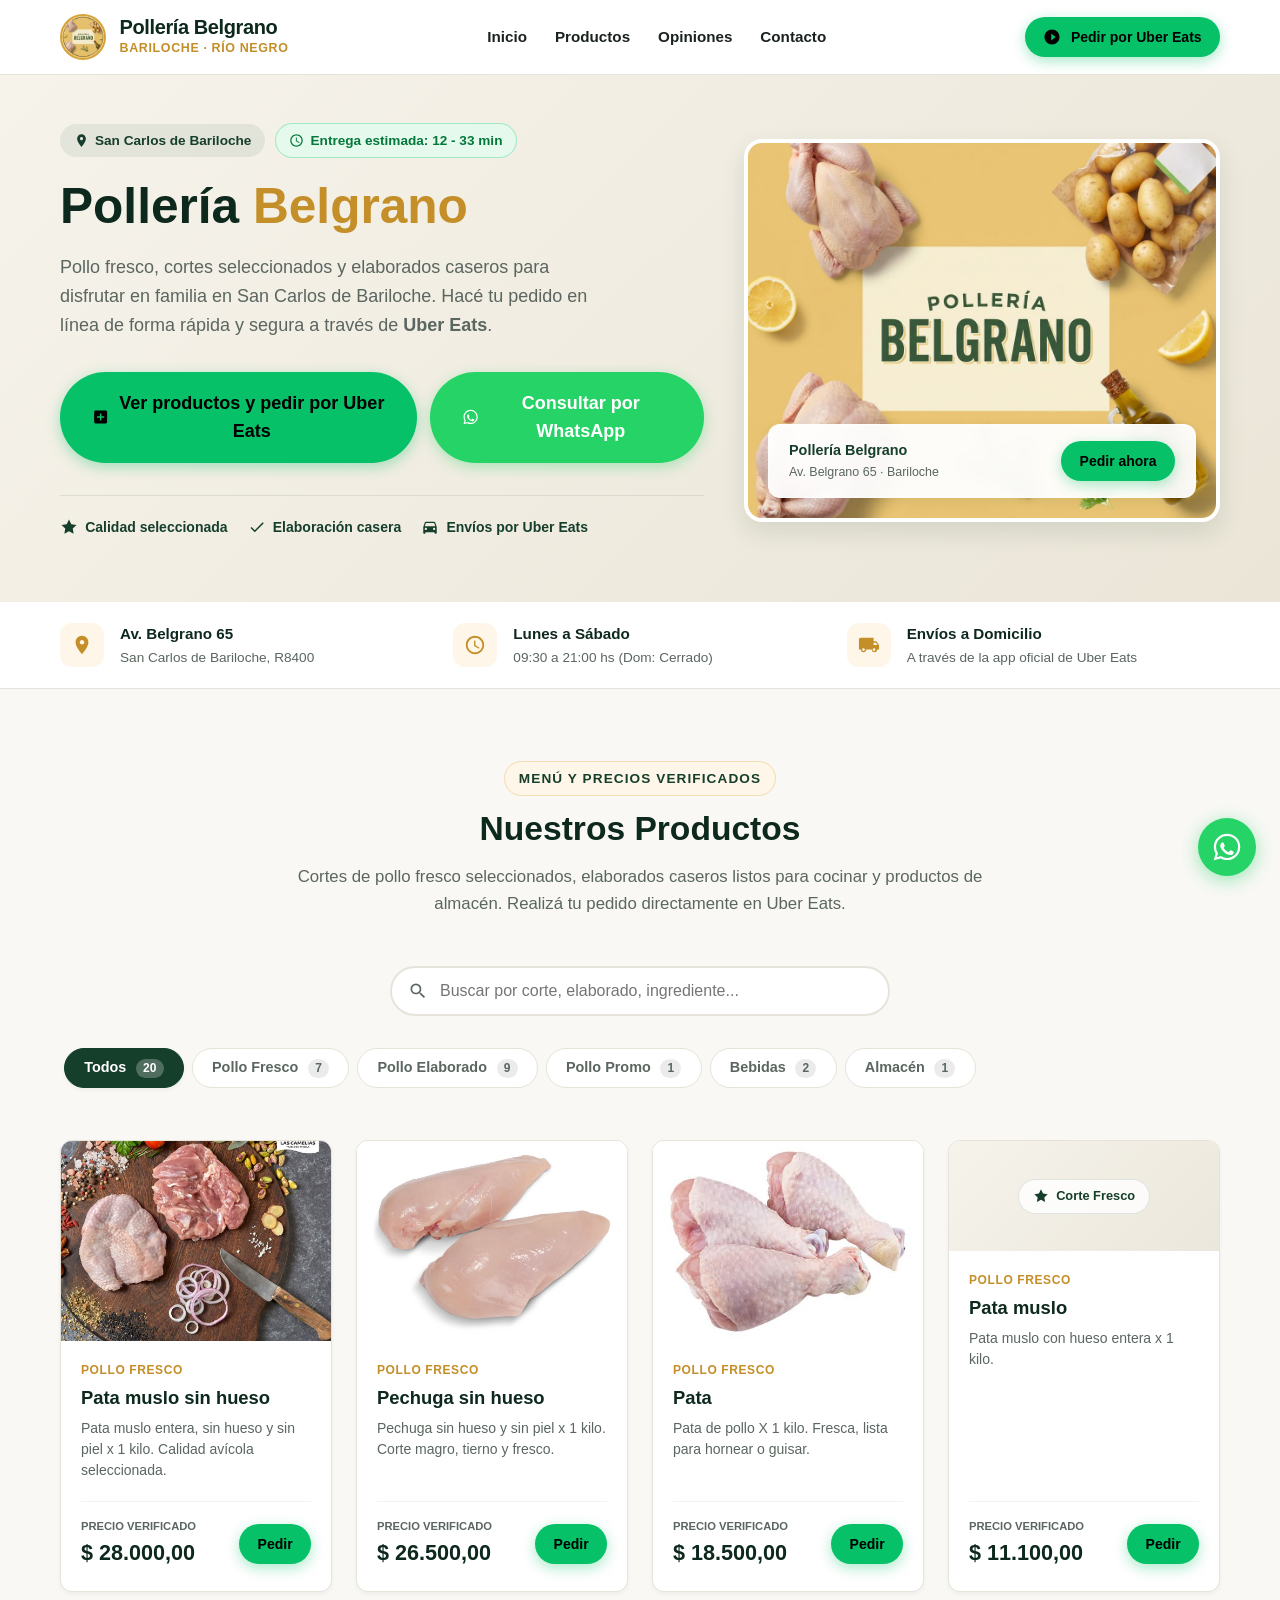
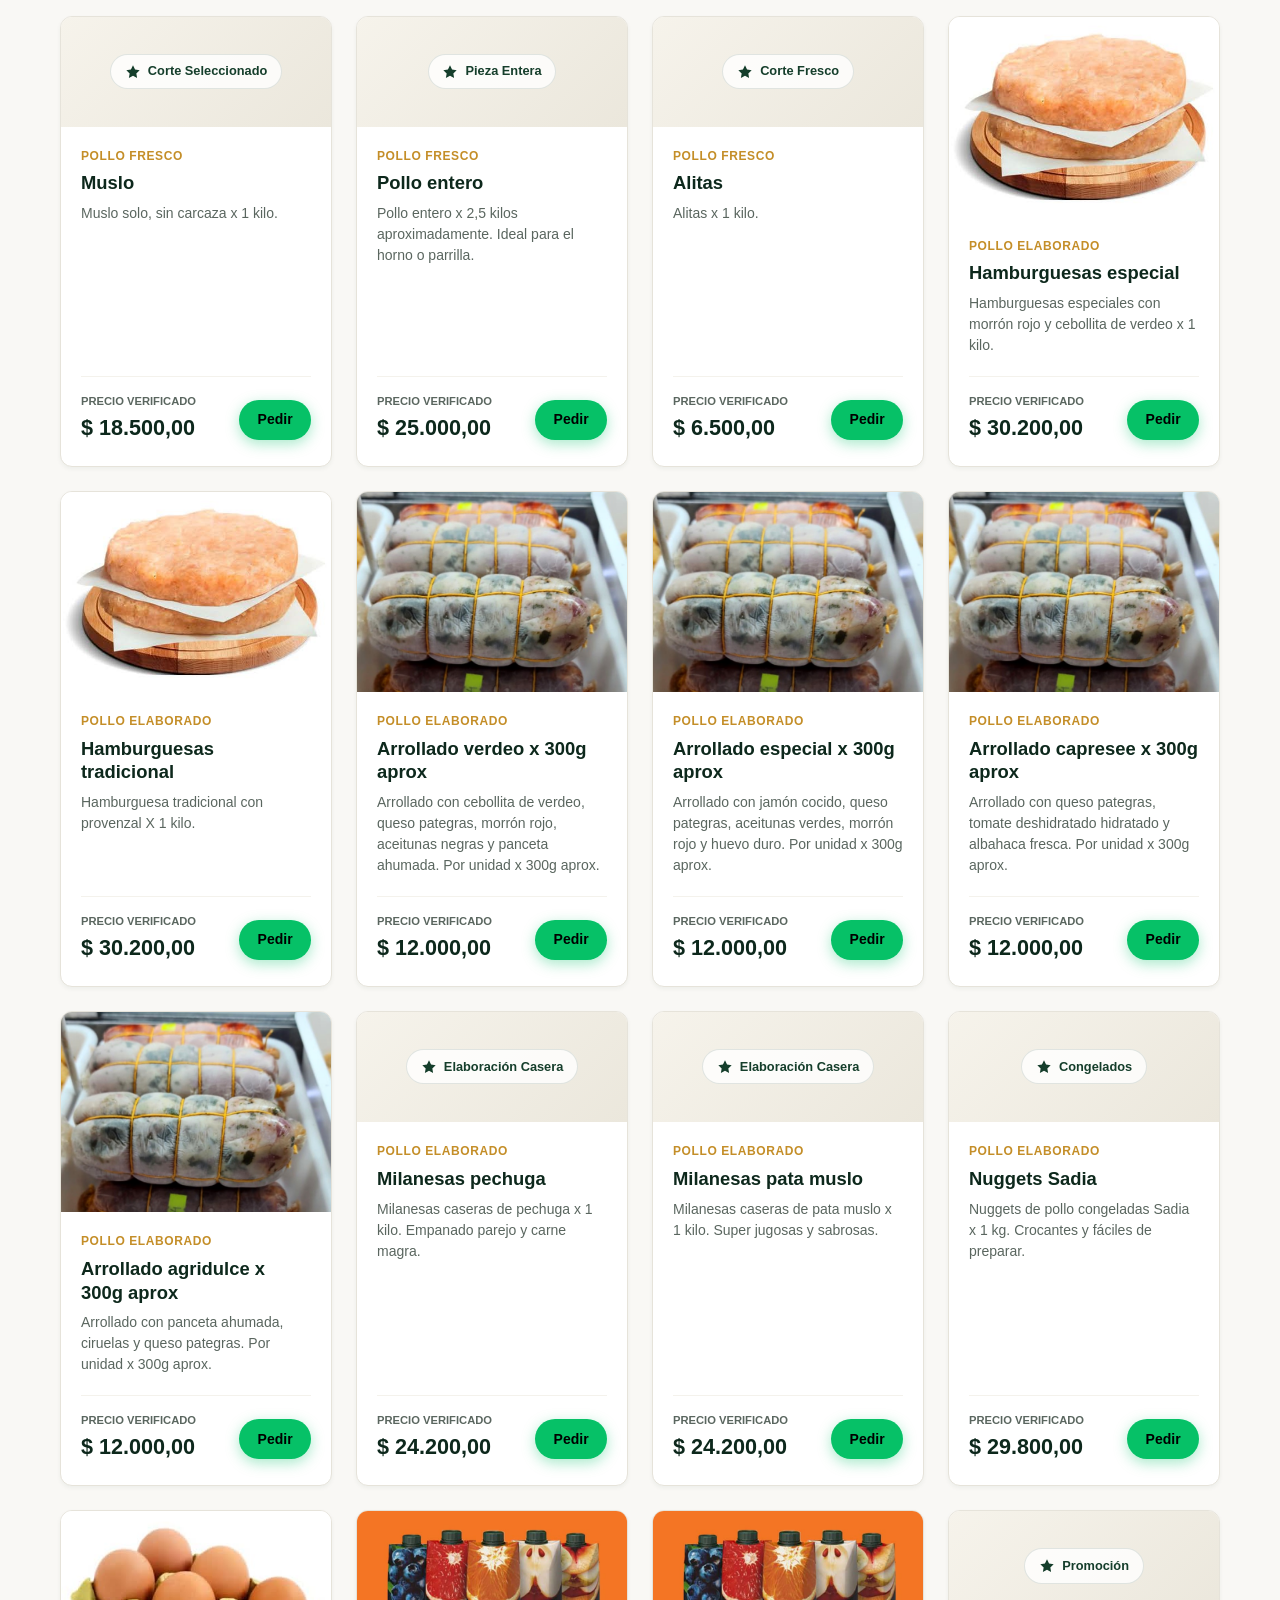
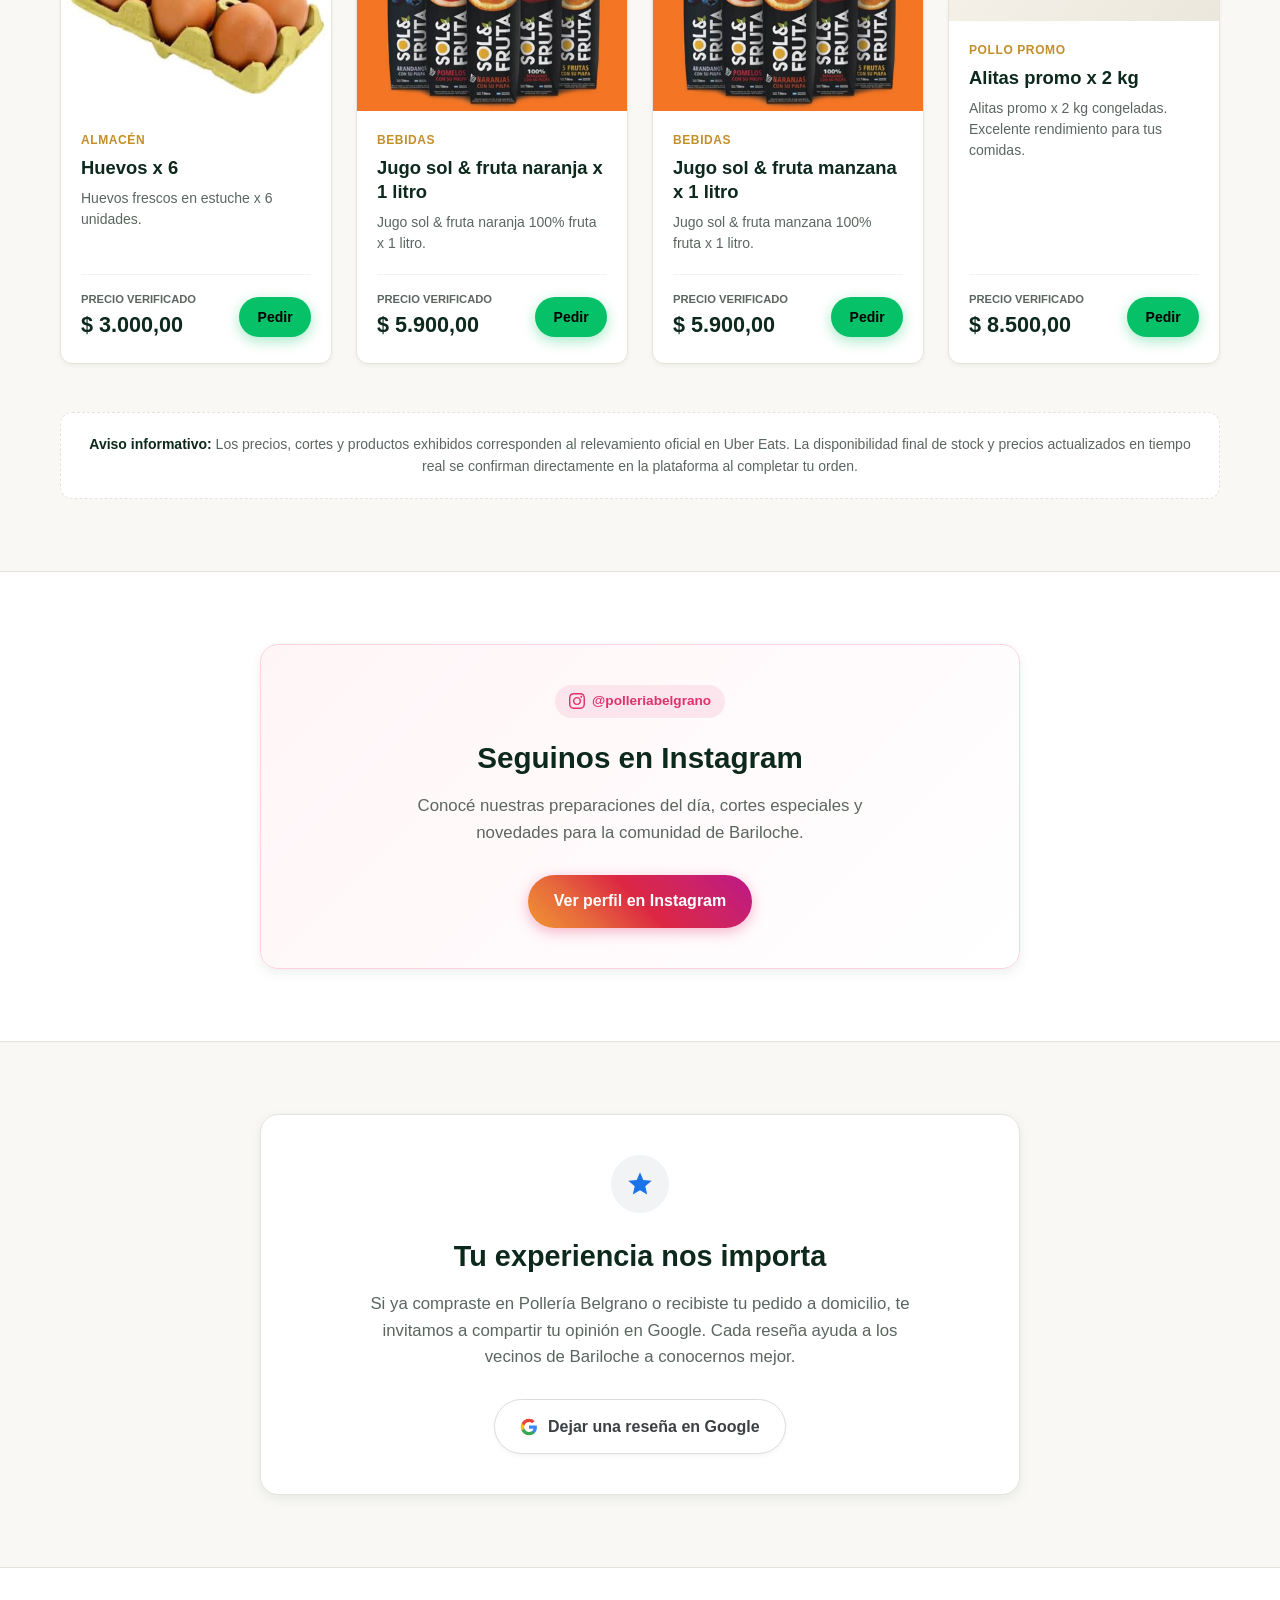
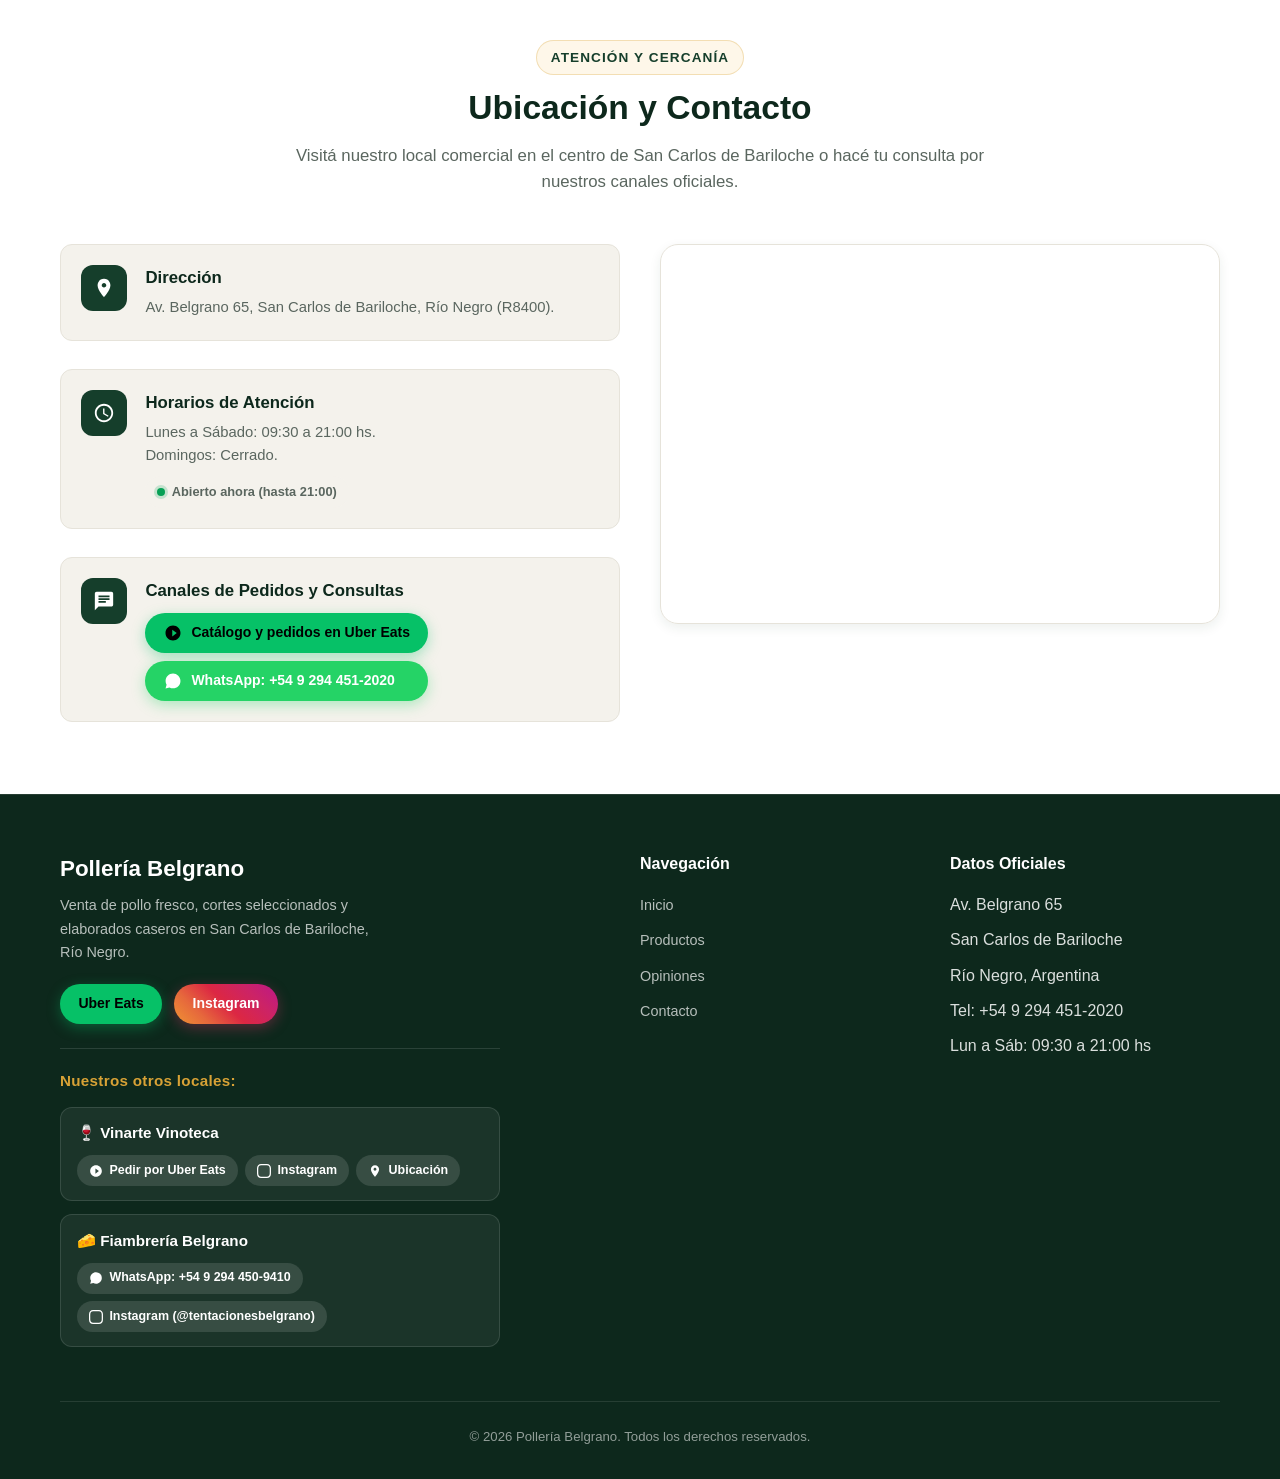
==== commit 8f820efc: "Agregar fotografía auténtica de arrollados caseros de pollo a los productos del catálogo" ====
--- a/index.html
+++ b/index.html
@@ -600,13 +600,10 @@
           </div>
         </article>
 
-        <!-- 10. Arrollado verdeo (SIN FOTO REAL EN UBER EATS) -->
-        <article class="product-card product-card-no-photo" data-category="elaborado">
-          <div class="product-image-container">
-            <span class="product-no-photo-badge">
-              <svg width="16" height="16" viewBox="0 0 24 24" fill="currentColor"><path d="M12 2l3.09 6.26L22 9.27l-5 4.87 1.18 6.88L12 17.77l-6.18 3.25L7 14.14 2 9.27l6.91-1.01L12 2z"/></svg>
-              Elaboración Casera
-            </span>
+        <!-- 10. Arrollado verdeo (CON FOTO REAL) -->
+        <article class="product-card" data-category="elaborado">
+          <div class="product-image-container" title="Hacer clic para ampliar imagen">
+            <img src="assets/images/arrollado_pollo.jpg" alt="Arrollado verdeo de pollo casero - Pollería Belgrano Bariloche" class="product-image" loading="lazy">
           </div>
           <div class="product-content">
             <span class="product-category-tag">Pollo Elaborado</span>
@@ -624,13 +621,10 @@
           </div>
         </article>
 
-        <!-- 11. Arrollado especial (SIN FOTO REAL EN UBER EATS) -->
-        <article class="product-card product-card-no-photo" data-category="elaborado">
-          <div class="product-image-container">
-            <span class="product-no-photo-badge">
-              <svg width="16" height="16" viewBox="0 0 24 24" fill="currentColor"><path d="M12 2l3.09 6.26L22 9.27l-5 4.87 1.18 6.88L12 17.77l-6.18 3.25L7 14.14 2 9.27l6.91-1.01L12 2z"/></svg>
-              Elaboración Casera
-            </span>
+        <!-- 11. Arrollado especial (CON FOTO REAL) -->
+        <article class="product-card" data-category="elaborado">
+          <div class="product-image-container" title="Hacer clic para ampliar imagen">
+            <img src="assets/images/arrollado_pollo.jpg" alt="Arrollado especial de pollo casero - Pollería Belgrano Bariloche" class="product-image" loading="lazy">
           </div>
           <div class="product-content">
             <span class="product-category-tag">Pollo Elaborado</span>
@@ -648,13 +642,10 @@
           </div>
         </article>
 
-        <!-- 12. Arrollado capresee (SIN FOTO REAL EN UBER EATS) -->
-        <article class="product-card product-card-no-photo" data-category="elaborado">
-          <div class="product-image-container">
-            <span class="product-no-photo-badge">
-              <svg width="16" height="16" viewBox="0 0 24 24" fill="currentColor"><path d="M12 2l3.09 6.26L22 9.27l-5 4.87 1.18 6.88L12 17.77l-6.18 3.25L7 14.14 2 9.27l6.91-1.01L12 2z"/></svg>
-              Elaboración Casera
-            </span>
+        <!-- 12. Arrollado capresee (CON FOTO REAL) -->
+        <article class="product-card" data-category="elaborado">
+          <div class="product-image-container" title="Hacer clic para ampliar imagen">
+            <img src="assets/images/arrollado_pollo.jpg" alt="Arrollado caprese de pollo casero - Pollería Belgrano Bariloche" class="product-image" loading="lazy">
           </div>
           <div class="product-content">
             <span class="product-category-tag">Pollo Elaborado</span>
@@ -672,13 +663,10 @@
           </div>
         </article>
 
-        <!-- 13. Arrollado agridulce (SIN FOTO REAL EN UBER EATS) -->
-        <article class="product-card product-card-no-photo" data-category="elaborado">
-          <div class="product-image-container">
-            <span class="product-no-photo-badge">
-              <svg width="16" height="16" viewBox="0 0 24 24" fill="currentColor"><path d="M12 2l3.09 6.26L22 9.27l-5 4.87 1.18 6.88L12 17.77l-6.18 3.25L7 14.14 2 9.27l6.91-1.01L12 2z"/></svg>
-              Elaboración Casera
-            </span>
+        <!-- 13. Arrollado agridulce (CON FOTO REAL) -->
+        <article class="product-card" data-category="elaborado">
+          <div class="product-image-container" title="Hacer clic para ampliar imagen">
+            <img src="assets/images/arrollado_pollo.jpg" alt="Arrollado agridulce de pollo casero - Pollería Belgrano Bariloche" class="product-image" loading="lazy">
           </div>
           <div class="product-content">
             <span class="product-category-tag">Pollo Elaborado</span>
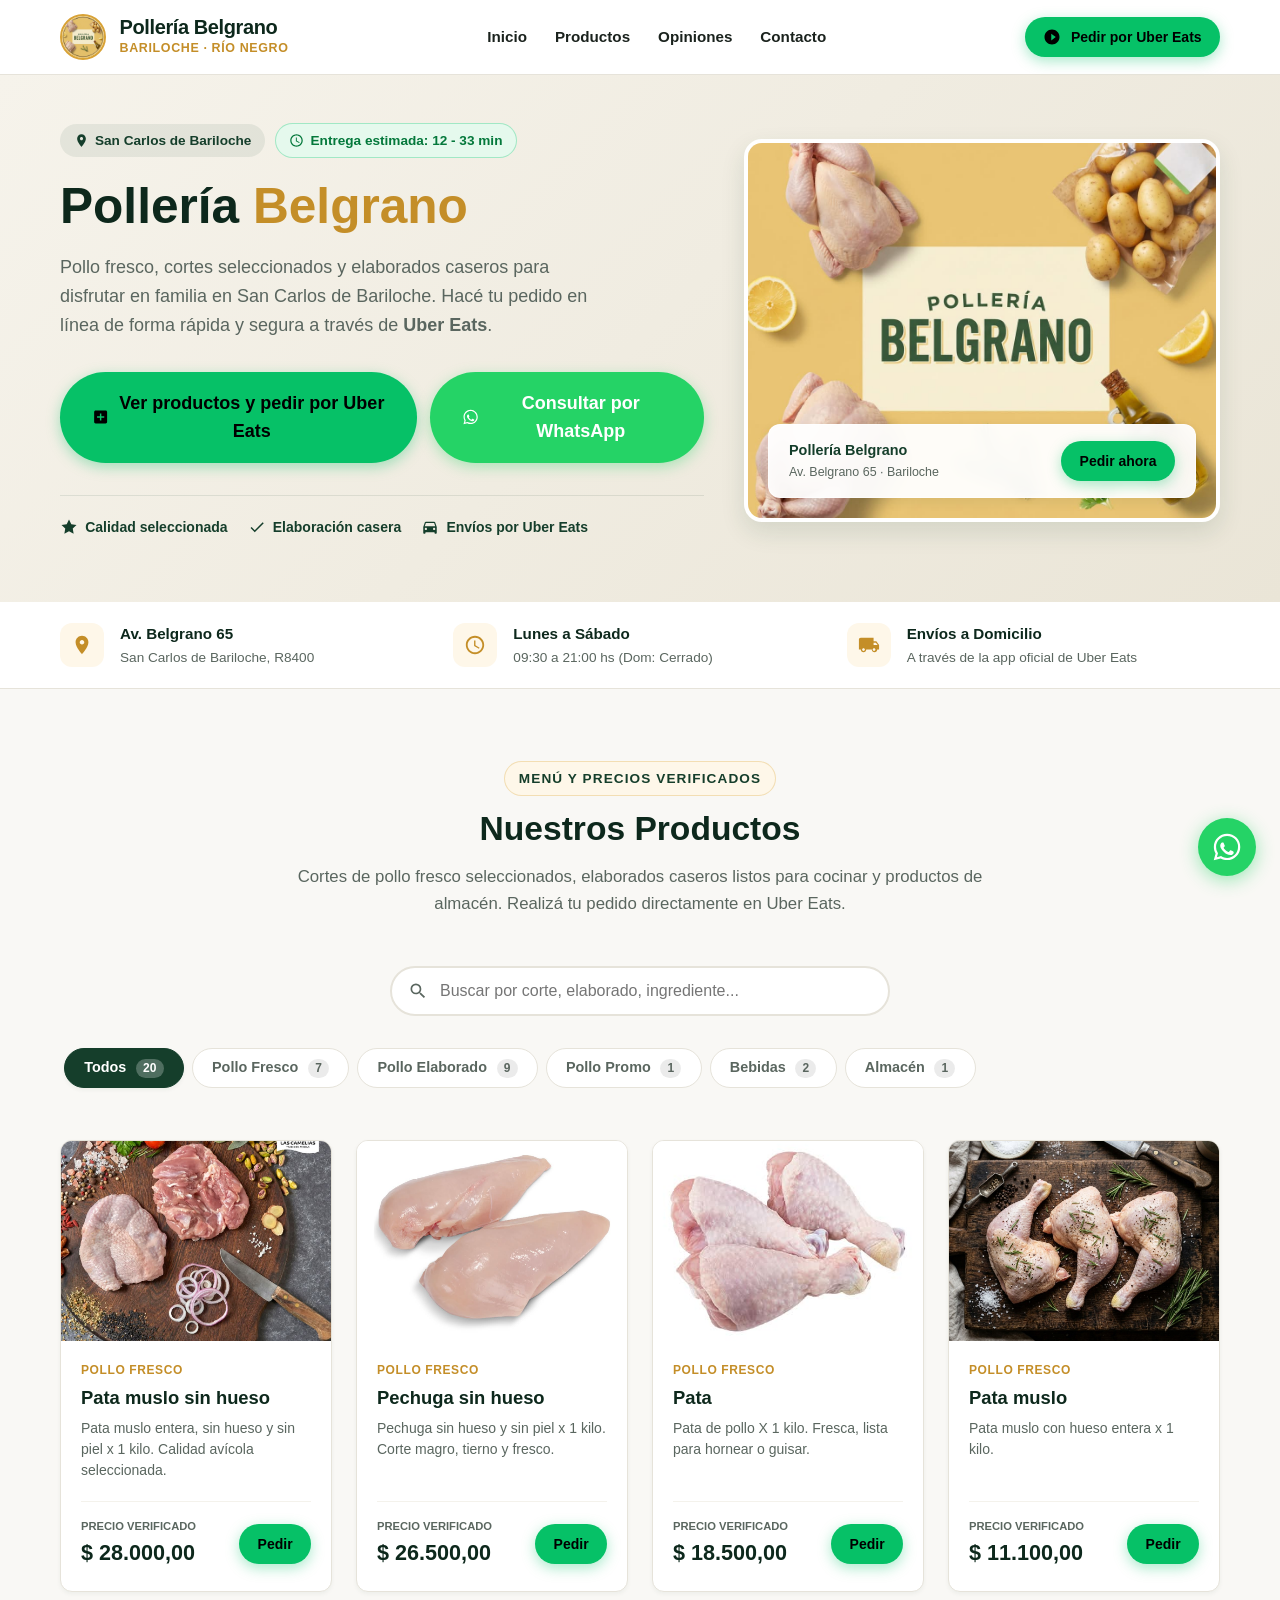
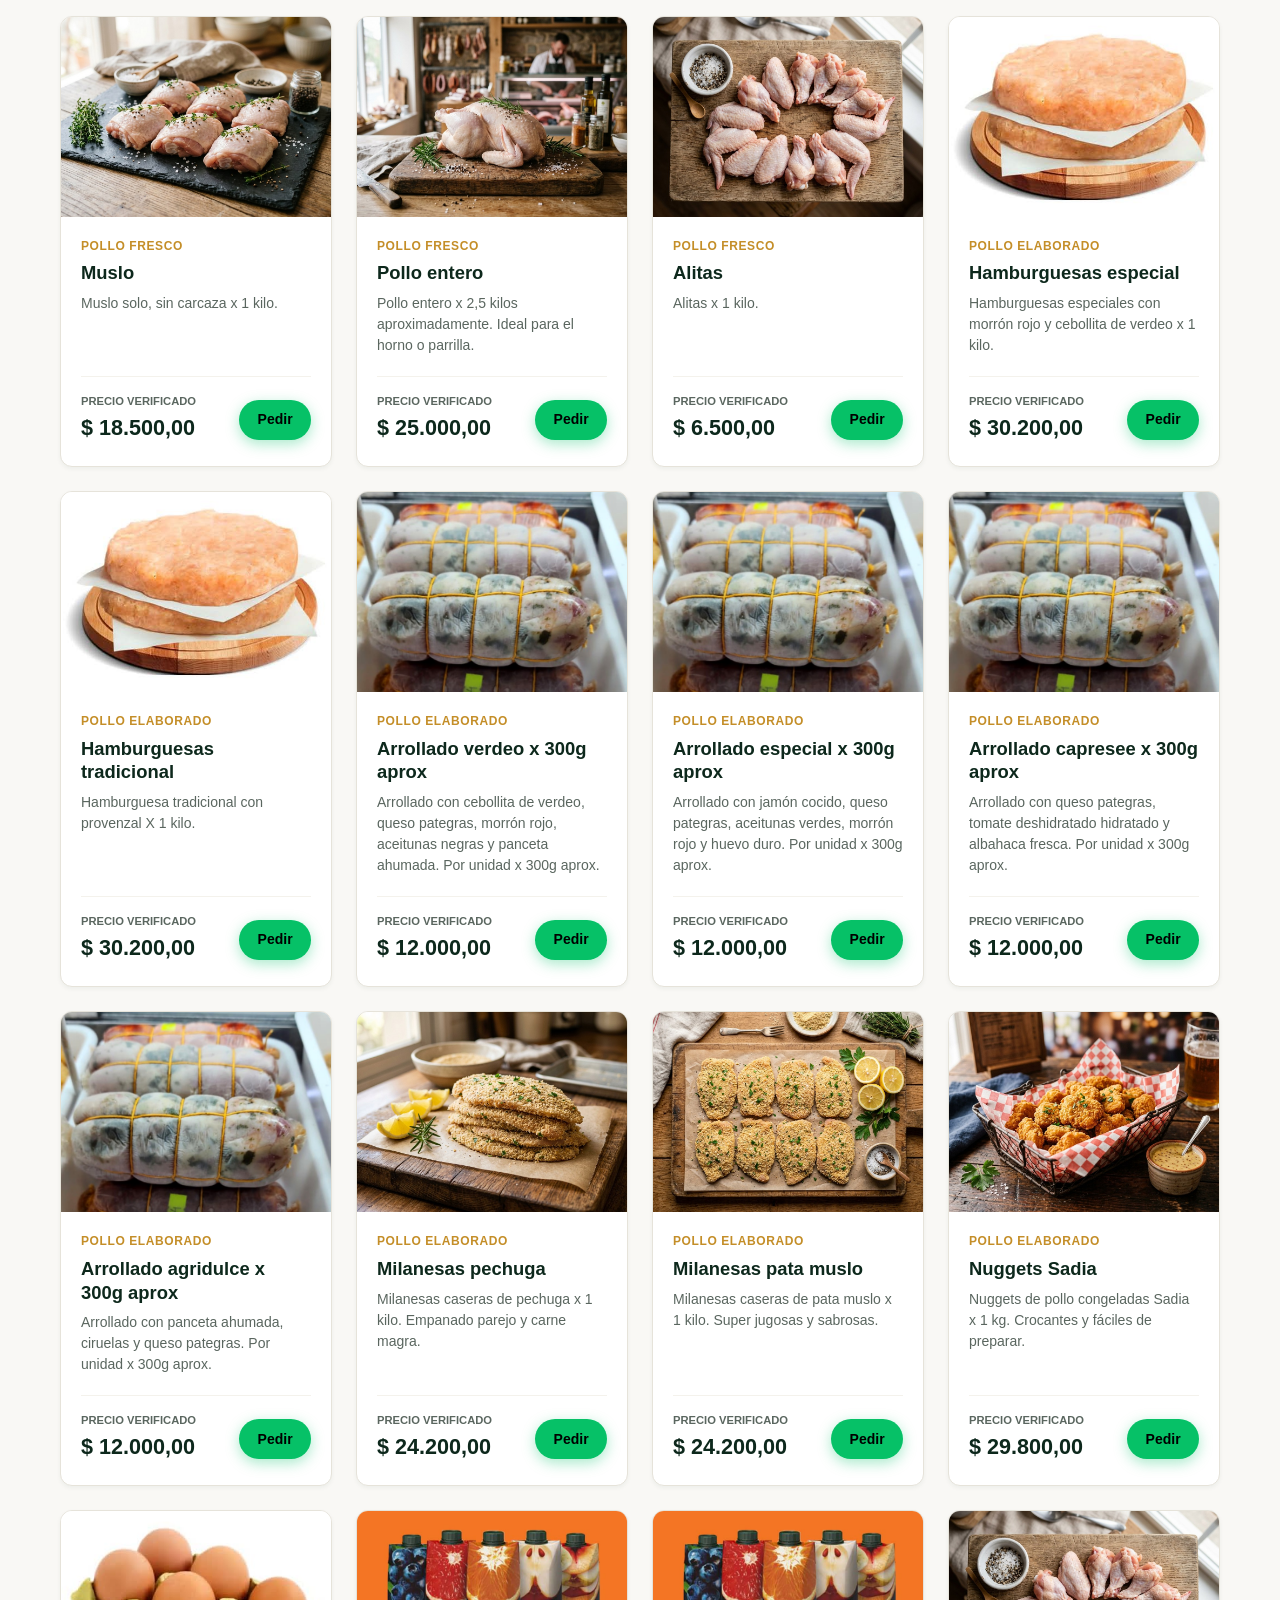
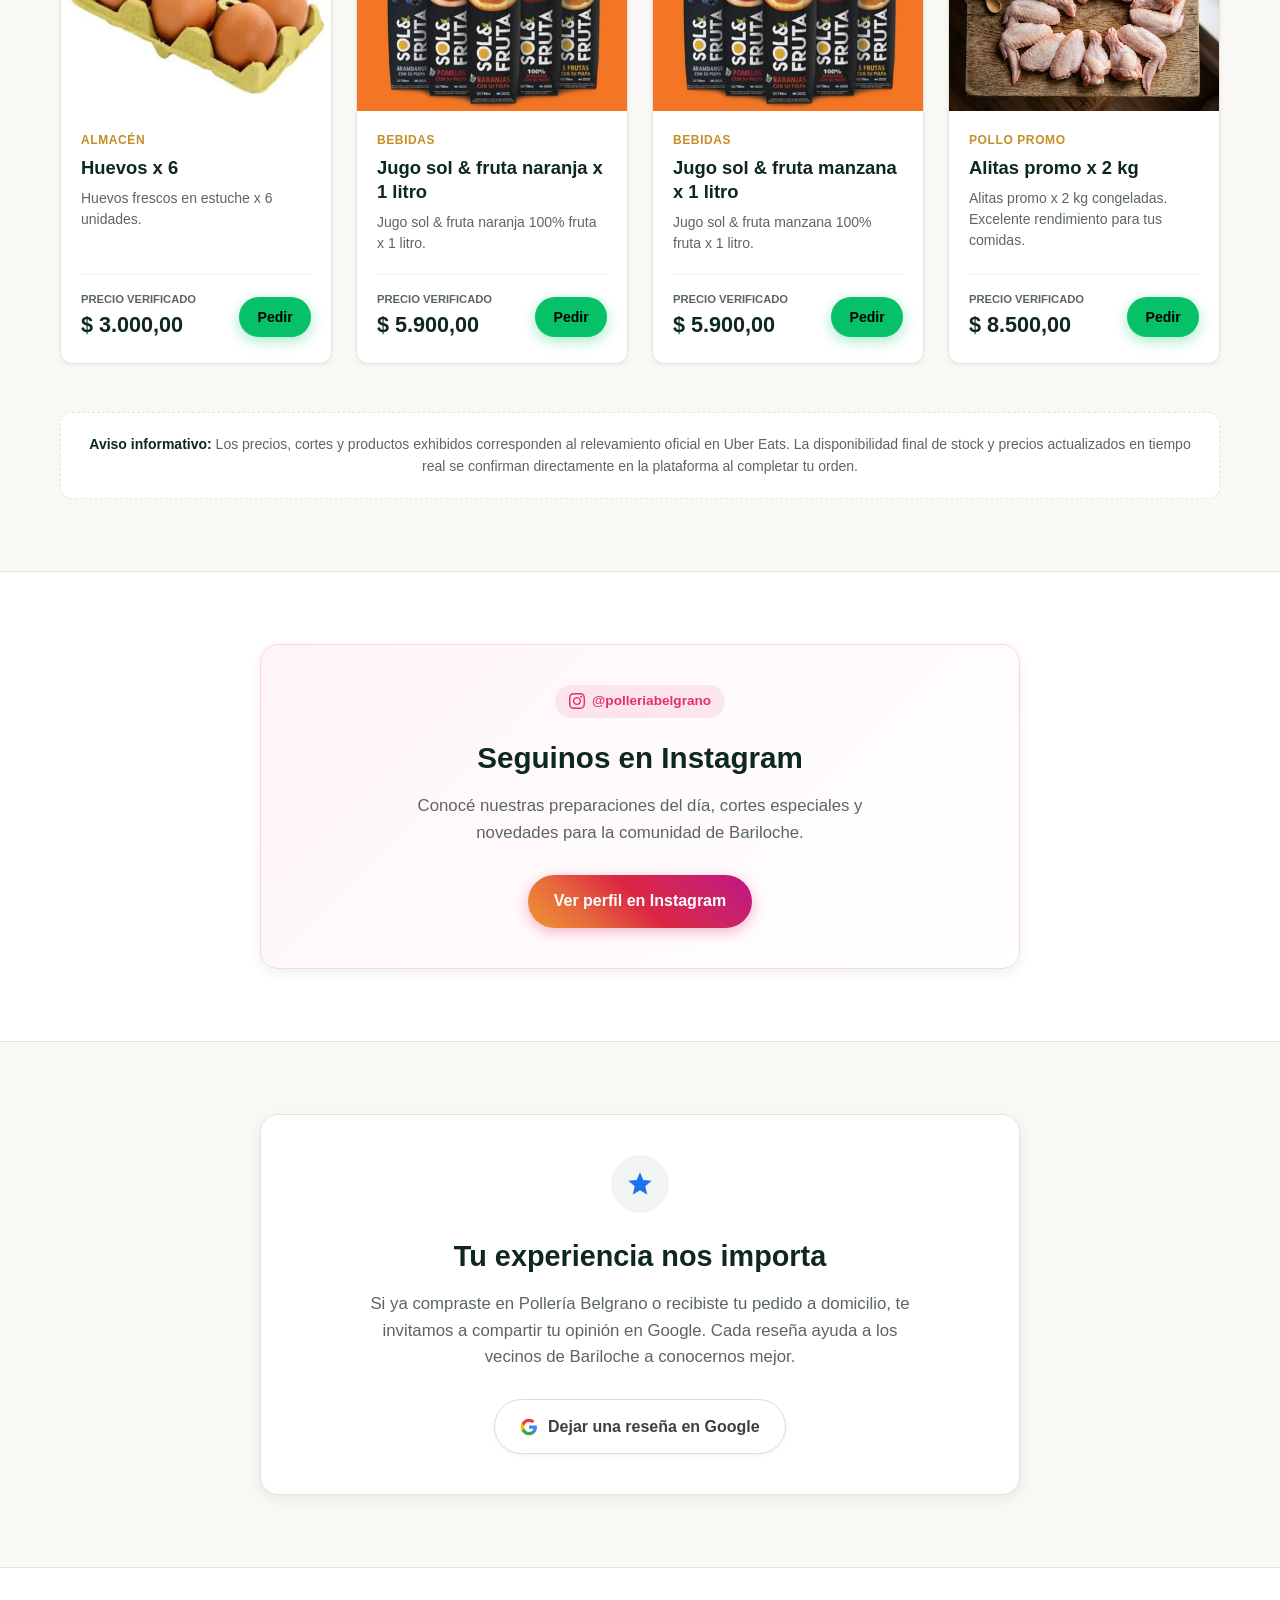
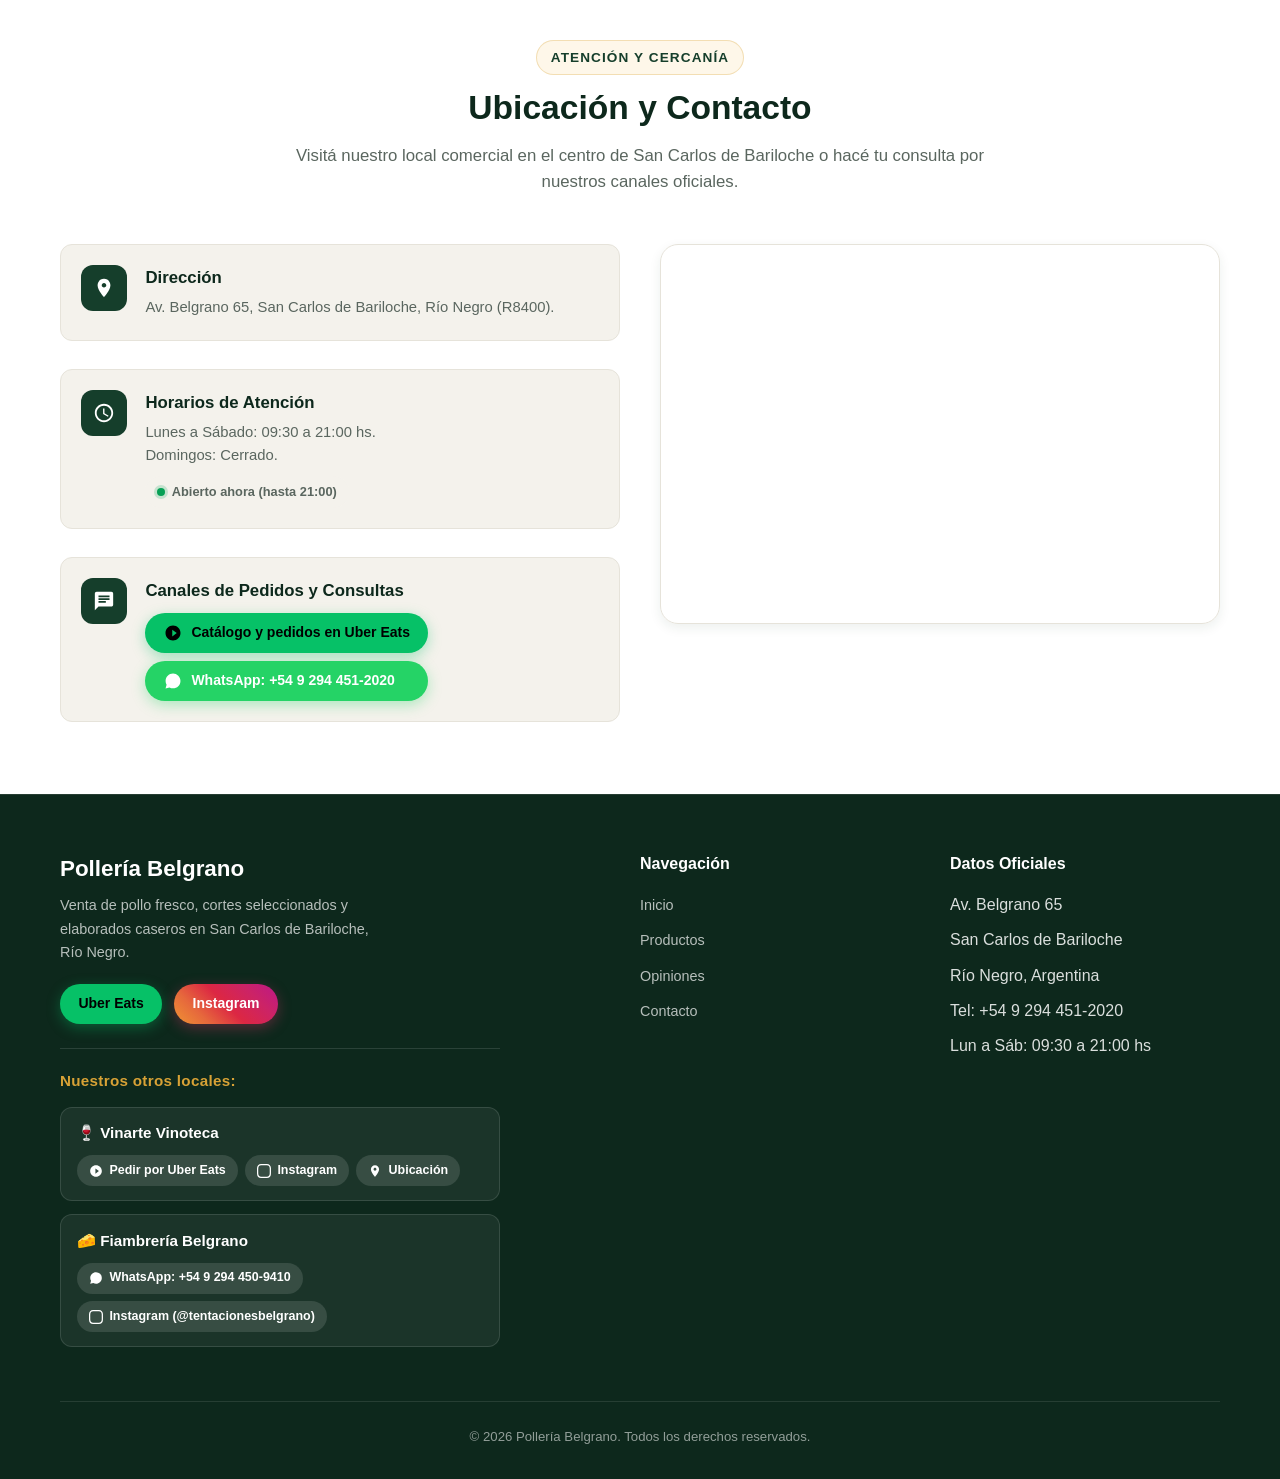
==== commit d1864421: "Completar fotografias gastronómicas en alta definicion para el 100% de los productos del catalogo" ====
--- a/index.html
+++ b/index.html
@@ -461,13 +461,10 @@
           </div>
         </article>
 
-        <!-- 4. Pata muslo entera (SIN FOTO REAL EN UBER EATS) -->
-        <article class="product-card product-card-no-photo" data-category="pollo">
-          <div class="product-image-container">
-            <span class="product-no-photo-badge">
-              <svg width="16" height="16" viewBox="0 0 24 24" fill="currentColor"><path d="M12 2l3.09 6.26L22 9.27l-5 4.87 1.18 6.88L12 17.77l-6.18 3.25L7 14.14 2 9.27l6.91-1.01L12 2z"/></svg>
-              Corte Fresco
-            </span>
+        <!-- 4. Pata muslo entera (CON FOTO) -->
+        <article class="product-card" data-category="pollo">
+          <div class="product-image-container" title="Hacer clic para ampliar imagen">
+            <img src="assets/images/pata_muslo.jpg" alt="Pata muslo con hueso - Pollería Belgrano Bariloche" class="product-image" loading="lazy">
           </div>
           <div class="product-content">
             <span class="product-category-tag">Pollo Fresco</span>
@@ -485,13 +482,10 @@
           </div>
         </article>
 
-        <!-- 5. Muslo (SIN FOTO REAL EN UBER EATS) -->
-        <article class="product-card product-card-no-photo" data-category="pollo">
-          <div class="product-image-container">
-            <span class="product-no-photo-badge">
-              <svg width="16" height="16" viewBox="0 0 24 24" fill="currentColor"><path d="M12 2l3.09 6.26L22 9.27l-5 4.87 1.18 6.88L12 17.77l-6.18 3.25L7 14.14 2 9.27l6.91-1.01L12 2z"/></svg>
-              Corte Seleccionado
-            </span>
+        <!-- 5. Muslo (CON FOTO) -->
+        <article class="product-card" data-category="pollo">
+          <div class="product-image-container" title="Hacer clic para ampliar imagen">
+            <img src="assets/images/muslo.jpg" alt="Muslo de pollo fresco - Pollería Belgrano Bariloche" class="product-image" loading="lazy">
           </div>
           <div class="product-content">
             <span class="product-category-tag">Pollo Fresco</span>
@@ -509,13 +503,10 @@
           </div>
         </article>
 
-        <!-- 6. Pollo entero (SIN FOTO REAL EN UBER EATS) -->
-        <article class="product-card product-card-no-photo" data-category="pollo">
-          <div class="product-image-container">
-            <span class="product-no-photo-badge">
-              <svg width="16" height="16" viewBox="0 0 24 24" fill="currentColor"><path d="M12 2l3.09 6.26L22 9.27l-5 4.87 1.18 6.88L12 17.77l-6.18 3.25L7 14.14 2 9.27l6.91-1.01L12 2z"/></svg>
-              Pieza Entera
-            </span>
+        <!-- 6. Pollo entero (CON FOTO) -->
+        <article class="product-card" data-category="pollo">
+          <div class="product-image-container" title="Hacer clic para ampliar imagen">
+            <img src="assets/images/pollo_entero.jpg" alt="Pollo entero fresco seleccionado - Pollería Belgrano Bariloche" class="product-image" loading="lazy">
           </div>
           <div class="product-content">
             <span class="product-category-tag">Pollo Fresco</span>
@@ -533,13 +524,10 @@
           </div>
         </article>
 
-        <!-- 7. Alitas (SIN FOTO REAL EN UBER EATS) -->
-        <article class="product-card product-card-no-photo" data-category="pollo">
-          <div class="product-image-container">
-            <span class="product-no-photo-badge">
-              <svg width="16" height="16" viewBox="0 0 24 24" fill="currentColor"><path d="M12 2l3.09 6.26L22 9.27l-5 4.87 1.18 6.88L12 17.77l-6.18 3.25L7 14.14 2 9.27l6.91-1.01L12 2z"/></svg>
-              Corte Fresco
-            </span>
+        <!-- 7. Alitas (CON FOTO) -->
+        <article class="product-card" data-category="pollo">
+          <div class="product-image-container" title="Hacer clic para ampliar imagen">
+            <img src="assets/images/alitas.jpg" alt="Alitas de pollo frescas - Pollería Belgrano Bariloche" class="product-image" loading="lazy">
           </div>
           <div class="product-content">
             <span class="product-category-tag">Pollo Fresco</span>
@@ -684,13 +672,10 @@
           </div>
         </article>
 
-        <!-- 14. Milanesas pechuga (SIN FOTO REAL EN UBER EATS) -->
-        <article class="product-card product-card-no-photo" data-category="elaborado">
-          <div class="product-image-container">
-            <span class="product-no-photo-badge">
-              <svg width="16" height="16" viewBox="0 0 24 24" fill="currentColor"><path d="M12 2l3.09 6.26L22 9.27l-5 4.87 1.18 6.88L12 17.77l-6.18 3.25L7 14.14 2 9.27l6.91-1.01L12 2z"/></svg>
-              Elaboración Casera
-            </span>
+        <!-- 14. Milanesas pechuga (CON FOTO) -->
+        <article class="product-card" data-category="elaborado">
+          <div class="product-image-container" title="Hacer clic para ampliar imagen">
+            <img src="assets/images/milanesas_pechuga.jpg" alt="Milanesas caseras de pechuga - Pollería Belgrano Bariloche" class="product-image" loading="lazy">
           </div>
           <div class="product-content">
             <span class="product-category-tag">Pollo Elaborado</span>
@@ -708,13 +693,10 @@
           </div>
         </article>
 
-        <!-- 15. Milanesas pata muslo (SIN FOTO REAL EN UBER EATS) -->
-        <article class="product-card product-card-no-photo" data-category="elaborado">
-          <div class="product-image-container">
-            <span class="product-no-photo-badge">
-              <svg width="16" height="16" viewBox="0 0 24 24" fill="currentColor"><path d="M12 2l3.09 6.26L22 9.27l-5 4.87 1.18 6.88L12 17.77l-6.18 3.25L7 14.14 2 9.27l6.91-1.01L12 2z"/></svg>
-              Elaboración Casera
-            </span>
+        <!-- 15. Milanesas pata muslo (CON FOTO) -->
+        <article class="product-card" data-category="elaborado">
+          <div class="product-image-container" title="Hacer clic para ampliar imagen">
+            <img src="assets/images/milanesas_pata_muslo.jpg" alt="Milanesas caseras de pata muslo - Pollería Belgrano Bariloche" class="product-image" loading="lazy">
           </div>
           <div class="product-content">
             <span class="product-category-tag">Pollo Elaborado</span>
@@ -732,13 +714,10 @@
           </div>
         </article>
 
-        <!-- 16. Nuggets Sadia (SIN FOTO REAL EN UBER EATS) -->
-        <article class="product-card product-card-no-photo" data-category="elaborado">
-          <div class="product-image-container">
-            <span class="product-no-photo-badge">
-              <svg width="16" height="16" viewBox="0 0 24 24" fill="currentColor"><path d="M12 2l3.09 6.26L22 9.27l-5 4.87 1.18 6.88L12 17.77l-6.18 3.25L7 14.14 2 9.27l6.91-1.01L12 2z"/></svg>
-              Congelados
-            </span>
+        <!-- 16. Nuggets Sadia (CON FOTO) -->
+        <article class="product-card" data-category="elaborado">
+          <div class="product-image-container" title="Hacer clic para ampliar imagen">
+            <img src="assets/images/nuggets_sadia.jpg" alt="Nuggets Sadia crocantes de pollo - Pollería Belgrano Bariloche" class="product-image" loading="lazy">
           </div>
           <div class="product-content">
             <span class="product-category-tag">Pollo Elaborado</span>
@@ -822,13 +801,10 @@
         </article>
 
         <!-- ================= CATEGORÍA: POLLO PROMO ================= -->
-        <!-- 20. Alitas promo x 2 kg (SIN FOTO REAL EN UBER EATS) -->
-        <article class="product-card product-card-no-photo" data-category="promo">
-          <div class="product-image-container">
-            <span class="product-no-photo-badge">
-              <svg width="16" height="16" viewBox="0 0 24 24" fill="currentColor"><path d="M12 2l3.09 6.26L22 9.27l-5 4.87 1.18 6.88L12 17.77l-6.18 3.25L7 14.14 2 9.27l6.91-1.01L12 2z"/></svg>
-              Promoción
-            </span>
+        <!-- 20. Alitas promo x 2 kg (CON FOTO) -->
+        <article class="product-card" data-category="promo">
+          <div class="product-image-container" title="Hacer clic para ampliar imagen">
+            <img src="assets/images/alitas.jpg" alt="Alitas promo x 2 kg - Pollería Belgrano Bariloche" class="product-image" loading="lazy">
           </div>
           <div class="product-content">
             <span class="product-category-tag">Pollo Promo</span>
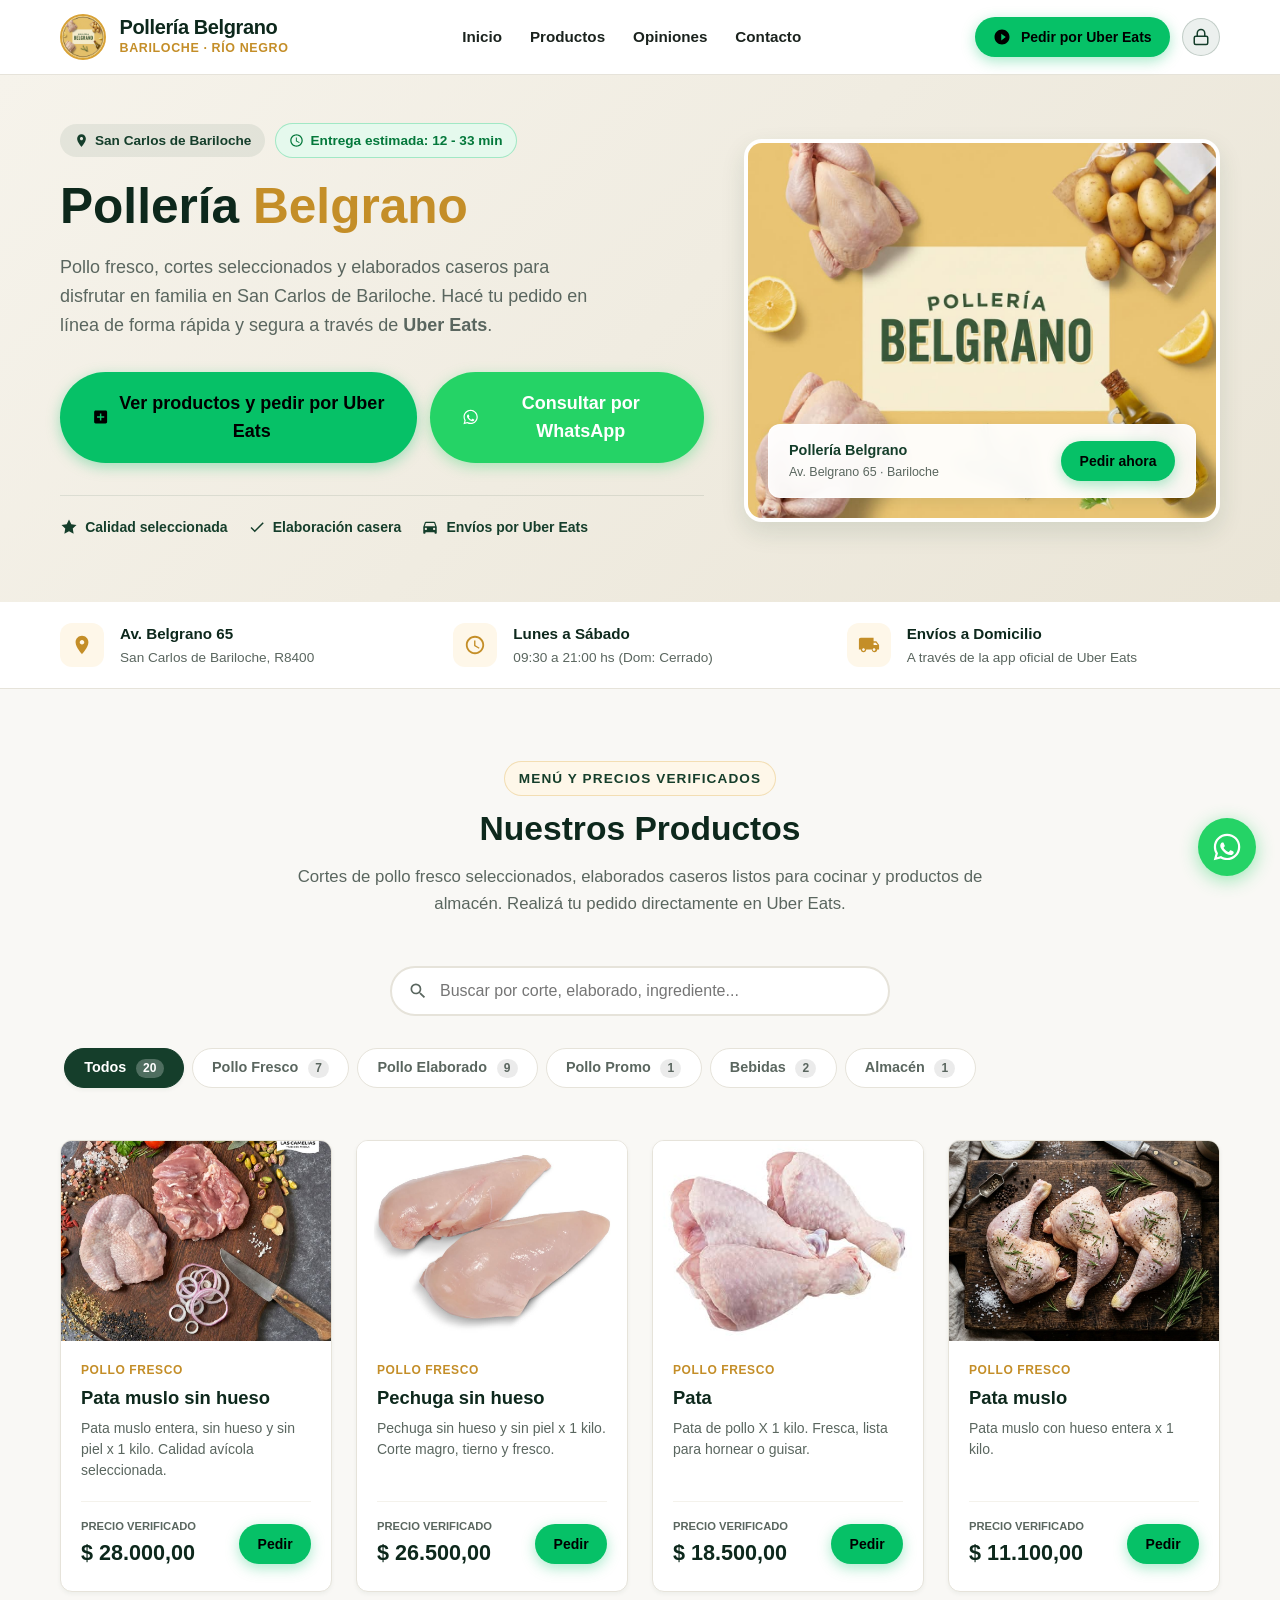
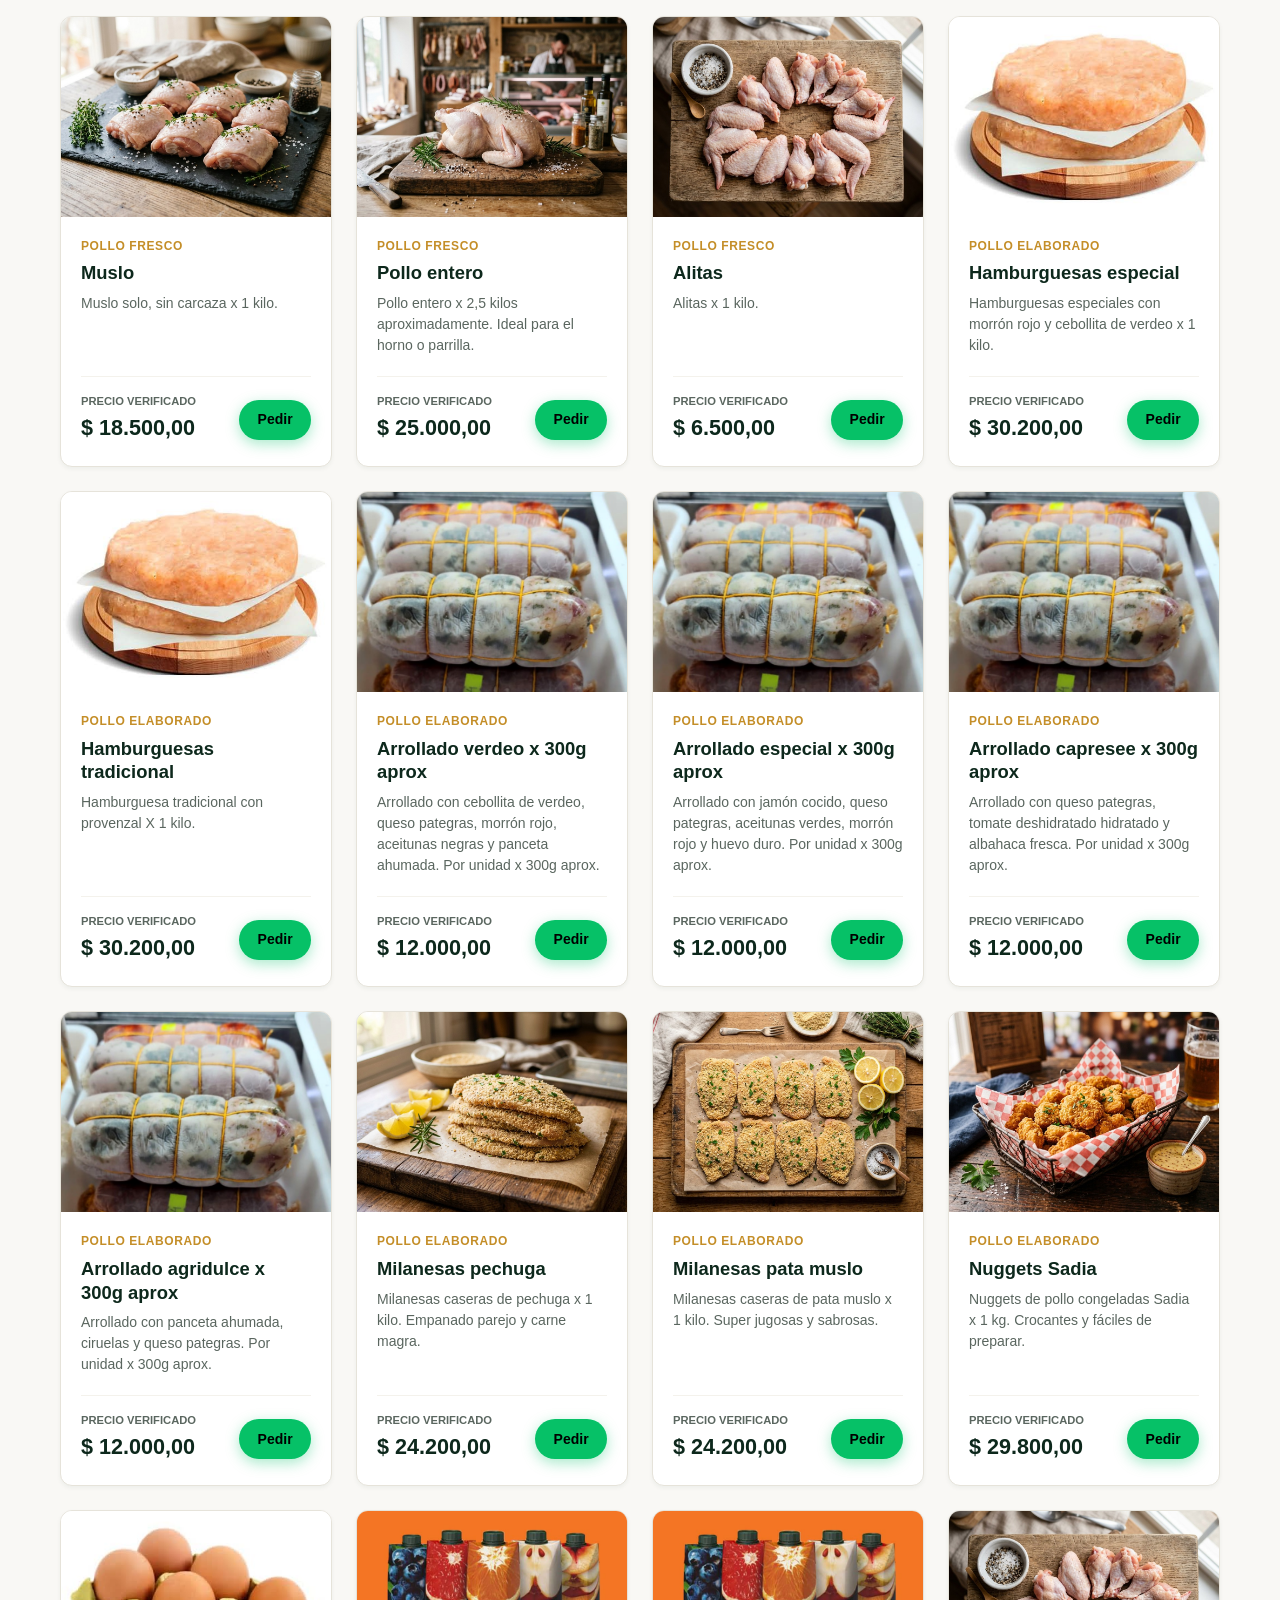
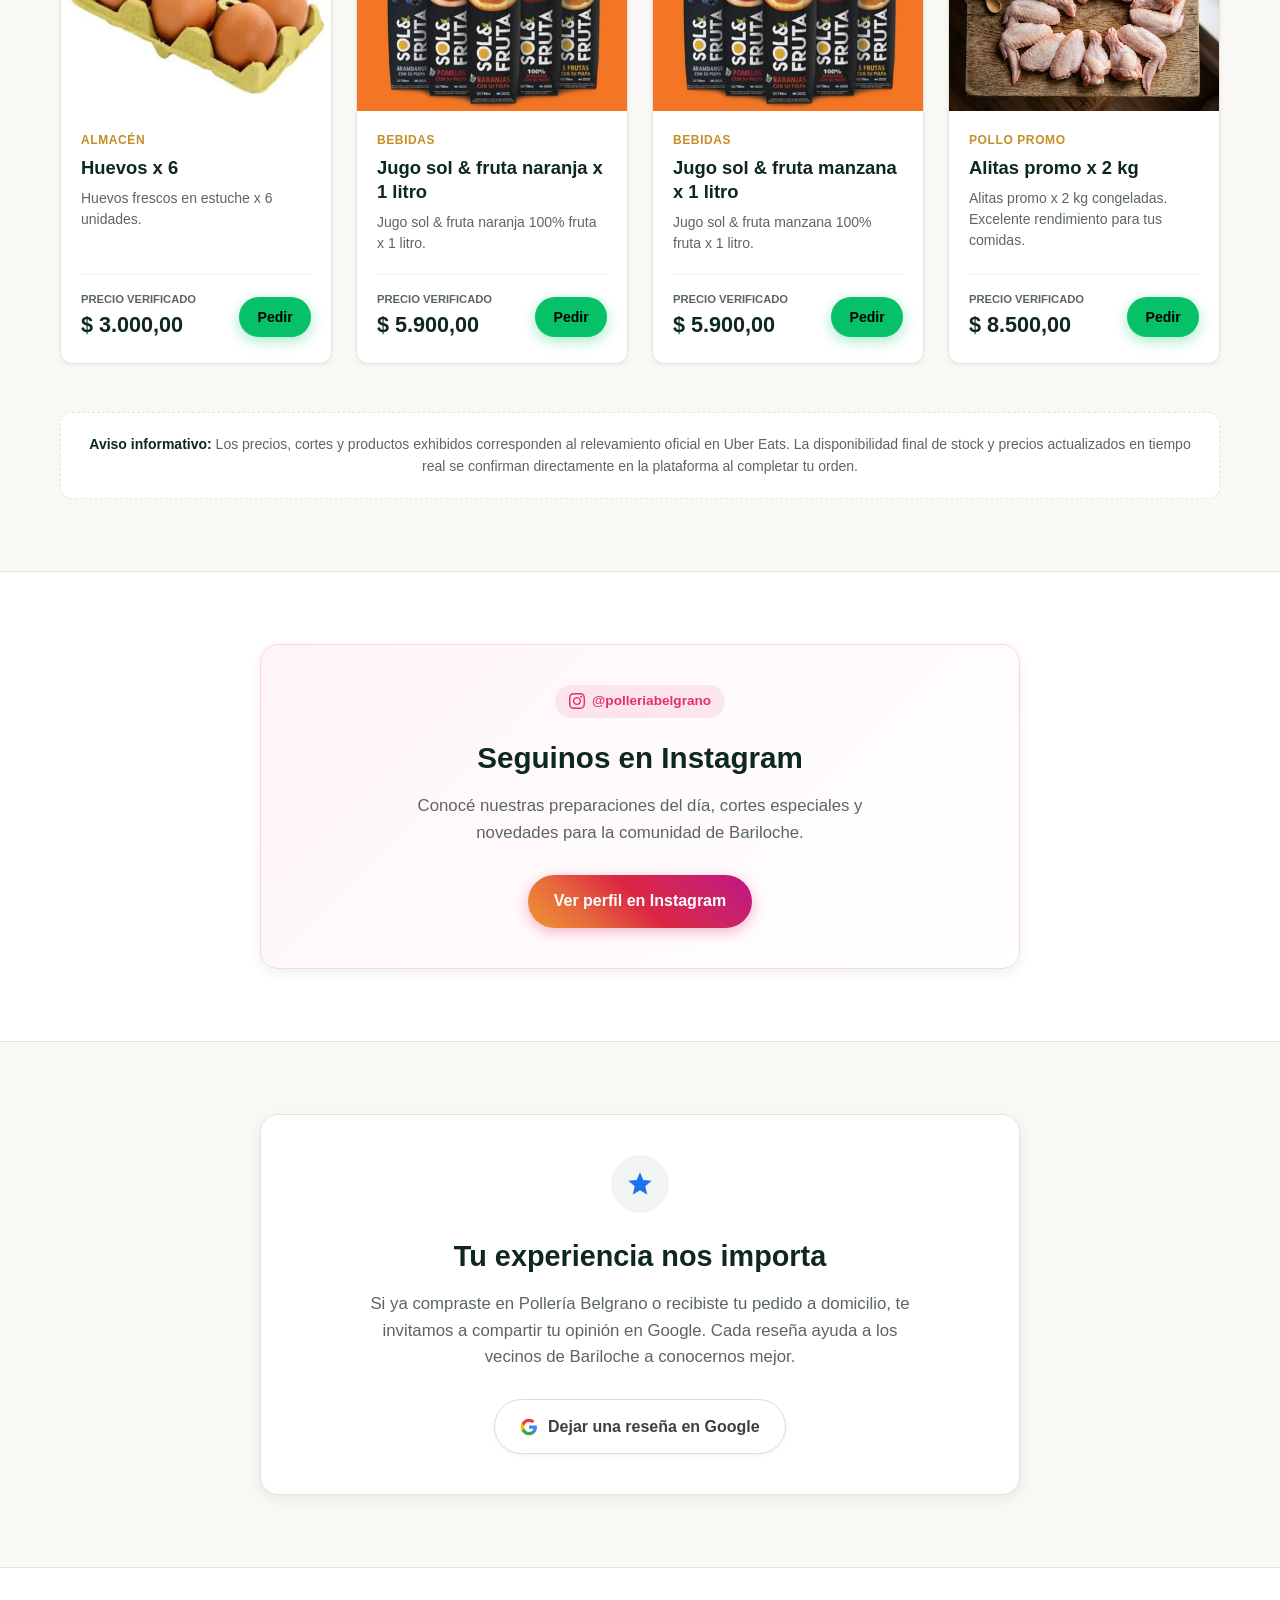
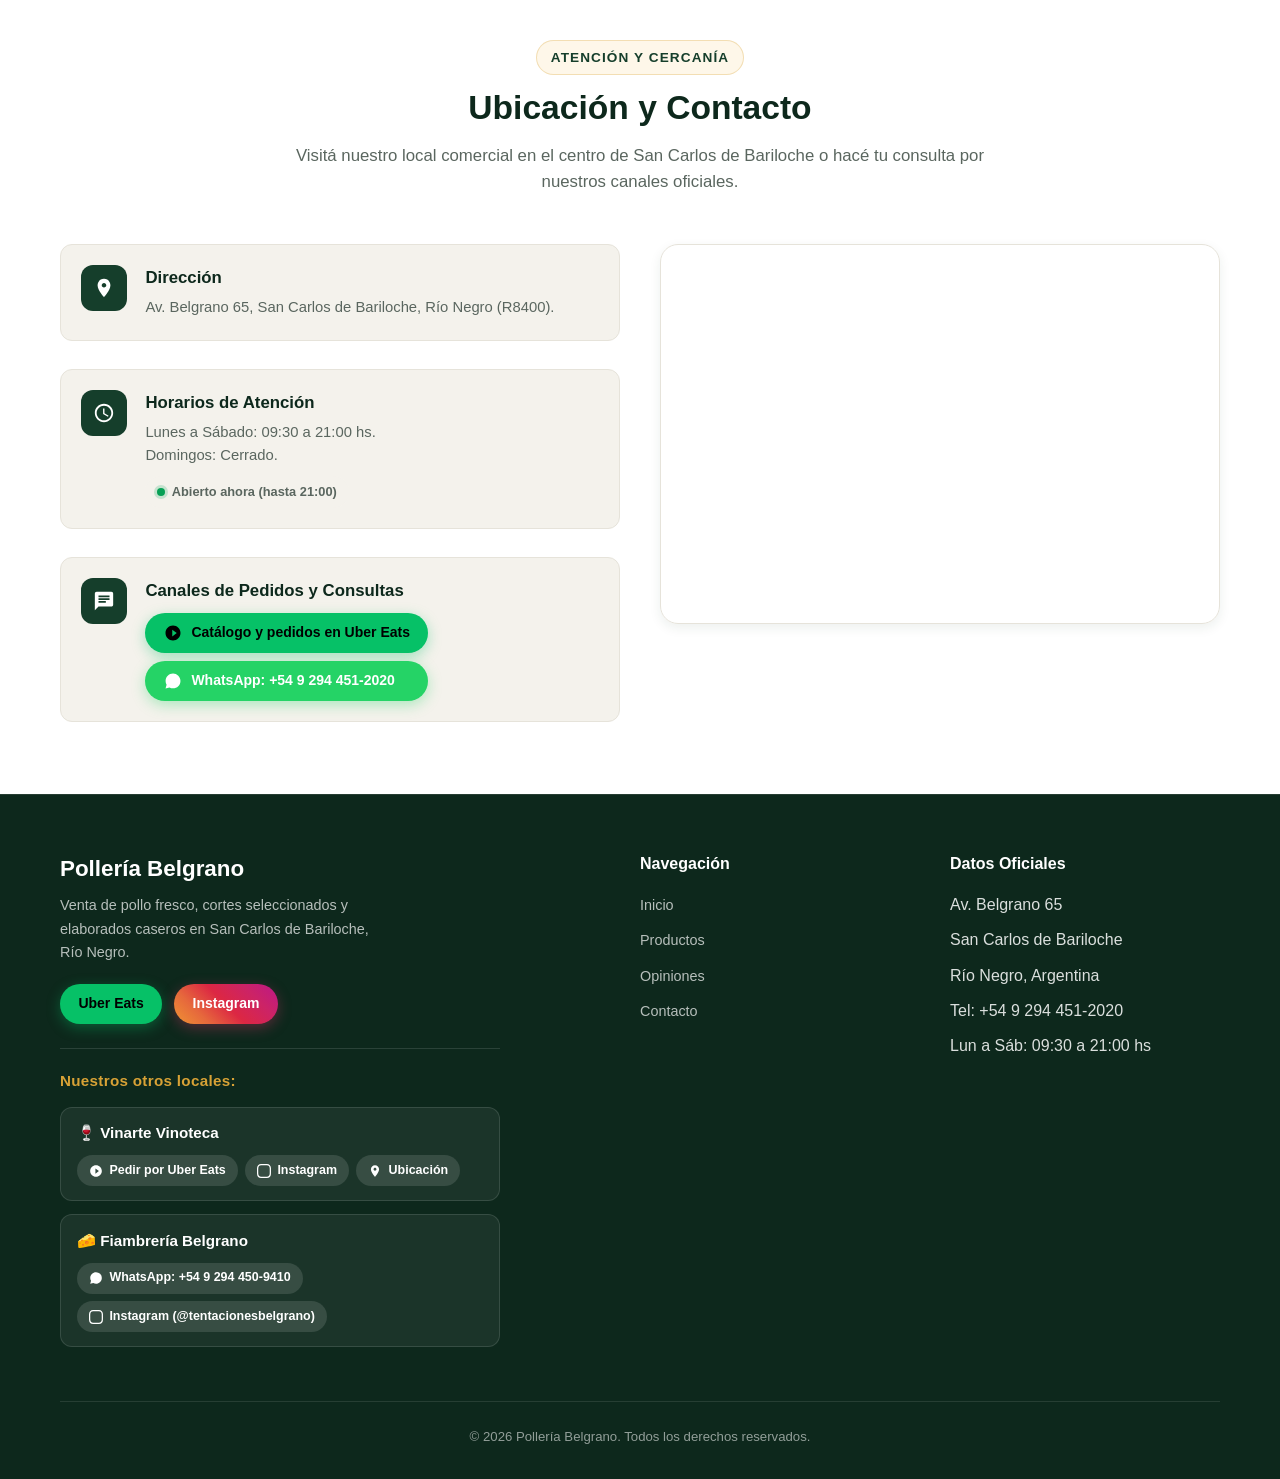
==== commit dd1068af: "Implementar Panel de Administracion interactivo (PIN, edicion de precios, fotos, alta de productos y" ====
--- a/index.html
+++ b/index.html
@@ -151,6 +151,14 @@
           <span>Pedir por Uber Eats</span>
         </a>
 
+        <!-- Botón Panel de Administración -->
+        <button id="open-admin-btn" class="btn-admin-nav" title="Panel de Administración (Modificar Precios, Fotos y Productos)" aria-label="Ingresar al Panel de Administración">
+          <svg width="18" height="18" viewBox="0 0 24 24" fill="none" stroke="currentColor" stroke-width="2" stroke-linecap="round" stroke-linejoin="round" aria-hidden="true">
+            <rect x="3" y="11" width="18" height="11" rx="2" ry="2"></rect>
+            <path d="M7 11V7a5 5 0 0 1 10 0v4"></path>
+          </svg>
+        </button>
+
         <!-- Botón Hamburguesa Móvil -->
         <button id="mobile-toggle-btn" class="mobile-toggle" aria-label="Abrir menú de navegación" aria-expanded="false">
           <span class="toggle-line"></span>
@@ -168,6 +176,15 @@
         <li><a href="#productos" class="mobile-nav-link">Productos y Catálogo</a></li>
         <li><a href="#opiniones" class="mobile-nav-link">Dejanos tu opinión</a></li>
         <li><a href="#contacto" class="mobile-nav-link">Contacto y Ubicación</a></li>
+        <li>
+          <button id="mobile-open-admin-btn" class="mobile-nav-admin-btn">
+            <svg width="16" height="16" viewBox="0 0 24 24" fill="none" stroke="currentColor" stroke-width="2" stroke-linecap="round" stroke-linejoin="round" aria-hidden="true">
+              <rect x="3" y="11" width="18" height="11" rx="2" ry="2"></rect>
+              <path d="M7 11V7a5 5 0 0 1 10 0v4"></path>
+            </svg>
+            <span>Panel de Administración</span>
+          </button>
+        </li>
       </ul>
       <div style="display: flex; flex-direction: column; gap: 0.75rem;">
         <a href="https://www.ubereats.com/ar/store/polleria-belgrano-bariloche/sfcrBjpYXWKCcMb91CNb-w?diningMode=DELIVERY&surfaceName=" 
@@ -1123,7 +1140,159 @@
     </div>
   </div>
 
+  <!-- =========================================================================
+       Modal: Panel de Administración (Gestión de Catálogo, Precios y Fotos)
+       ========================================================================= -->
+  <div id="admin-modal" class="admin-modal" role="dialog" aria-modal="true" aria-labelledby="admin-modal-title">
+    <div class="admin-modal-backdrop" id="admin-modal-backdrop"></div>
+    
+    <div class="admin-modal-container">
+      
+      <!-- Top Header -->
+      <div class="admin-modal-header">
+        <div class="admin-header-title-wrapper">
+          <div class="admin-header-icon" id="admin-lock-icon">
+            <svg width="18" height="18" viewBox="0 0 24 24" fill="none" stroke="currentColor" stroke-width="2" stroke-linecap="round" stroke-linejoin="round" aria-hidden="true">
+              <rect x="3" y="11" width="18" height="11" rx="2" ry="2"></rect>
+              <path d="M7 11V7a5 5 0 0 1 10 0v4"></path>
+            </svg>
+          </div>
+          <div>
+            <h3 id="admin-modal-title" class="admin-modal-title">Panel de Administración</h3>
+            <p class="admin-modal-subtitle">Gestión de catálogo, precios y fotos · Pollería Belgrano</p>
+          </div>
+        </div>
+        <button id="admin-close-btn" class="admin-close-btn" title="Cerrar panel" aria-label="Cerrar panel">✕</button>
+      </div>
+
+      <!-- Notification Toast -->
+      <div id="admin-toast" class="admin-toast" role="status" aria-live="polite">
+        <svg width="16" height="16" viewBox="0 0 24 24" fill="none" stroke="currentColor" stroke-width="2">
+          <polyline points="20 6 9 17 4 12"></polyline>
+        </svg>
+        <span id="admin-toast-text">Cambios guardados con éxito</span>
+      </div>
+
+      <!-- VISTA 1: Pantalla de Bloqueo por PIN -->
+      <div id="admin-pin-view" class="admin-pin-view">
+        <div class="admin-pin-card">
+          <div class="admin-pin-icon-large">
+            <svg width="32" height="32" viewBox="0 0 24 24" fill="none" stroke="currentColor" stroke-width="2">
+              <rect x="3" y="11" width="18" height="11" rx="2" ry="2"></rect>
+              <path d="M7 11V7a5 5 0 0 1 10 0v4"></path>
+            </svg>
+          </div>
+          <h4 class="admin-pin-title">Acceso Exclusivo Administración</h4>
+          <p class="admin-pin-desc">Ingresá el PIN de seguridad para modificar precios, cambiar imágenes o dar de alta nuevos productos.</p>
+          
+          <form id="admin-pin-form" class="admin-pin-form">
+            <input type="password" id="admin-pin-input" class="admin-pin-input" maxlength="10" placeholder="Ingresá el PIN (ej: 1234)" autofocus autocomplete="current-password">
+            <div id="admin-pin-error" class="admin-pin-error">PIN incorrecto. Probá con 1234 o belgrano.</div>
+            <button type="submit" class="btn btn-uber admin-pin-btn">Ingresar al Panel</button>
+          </form>
+          
+          <p class="admin-pin-hint">💡 <em>PIN de demostración: <strong>1234</strong></em></p>
+        </div>
+      </div>
+
+      <!-- VISTA 2: Panel Autenticado -->
+      <div id="admin-auth-view" class="admin-auth-view" style="display: none;">
+        
+        <!-- Barra de Pestañas de Admin -->
+        <div class="admin-tabs-bar">
+          <div class="admin-tabs-group">
+            <button class="admin-tab-btn active" data-admin-tab="edit">
+              Modificar Precios y Fotos (<span id="admin-total-count">20</span>)
+            </button>
+            <button class="admin-tab-btn" data-admin-tab="add">
+              ＋ Agregar Producto
+            </button>
+            <button class="admin-tab-btn" data-admin-tab="settings">
+              Ajustes & Respaldo
+            </button>
+          </div>
+          <div class="admin-live-indicator">
+            <span class="admin-pulse-dot"></span>
+            <span>Cambios guardados en vivo</span>
+          </div>
+        </div>
+
+        <!-- Pestaña 1: Modificar Precios y Fotos -->
+        <div id="admin-tab-edit" class="admin-tab-content active">
+          <div class="admin-search-wrapper">
+            <input type="text" id="admin-search-input" class="admin-search-input" placeholder="Buscar producto por nombre, corte o categoría para editar...">
+          </div>
+          <div id="admin-products-list" class="admin-products-list">
+            <!-- Filas de edición generadas dinámicamente -->
+          </div>
+        </div>
+
+        <!-- Pestaña 2: Agregar Producto -->
+        <div id="admin-tab-add" class="admin-tab-content">
+          <form id="admin-add-product-form" class="admin-add-form">
+            <div class="admin-form-grid">
+              <div class="admin-form-group">
+                <label for="new-product-title">Nombre del Producto / Corte *</label>
+                <input type="text" id="new-product-title" required placeholder="Ej: Pechuga rellena especial">
+              </div>
+              <div class="admin-form-group">
+                <label for="new-product-category">Categoría *</label>
+                <select id="new-product-category" required>
+                  <option value="pollo">Pollo Fresco</option>
+                  <option value="elaborado" selected>Pollo Elaborado</option>
+                  <option value="promo">Pollo Promo</option>
+                  <option value="bebidas">Bebidas</option>
+                  <option value="almacen">Almacén</option>
+                </select>
+              </div>
+              <div class="admin-form-group">
+                <label for="new-product-price">Precio en ARS ($) *</label>
+                <input type="number" id="new-product-price" required min="0" step="100" placeholder="Ej: 24500">
+              </div>
+              <div class="admin-form-group">
+                <label for="new-product-image">URL o Ruta de la Foto</label>
+                <input type="text" id="new-product-image" placeholder="assets/images/... o https://..." value="assets/images/arrollado_pollo.jpg">
+              </div>
+            </div>
+            
+            <div class="admin-form-group">
+              <label for="new-product-desc">Descripción / Ingredientes *</label>
+              <textarea id="new-product-desc" rows="3" required placeholder="Detalle del corte, peso o ingredientes caseros..."></textarea>
+            </div>
+
+            <div class="admin-form-actions">
+              <button type="button" class="btn btn-secondary" id="admin-cancel-add-btn">Cancelar</button>
+              <button type="submit" class="btn btn-uber">Guardar y Agregar al Catálogo</button>
+            </div>
+          </form>
+        </div>
+
+        <!-- Pestaña 3: Ajustes & Respaldo -->
+        <div id="admin-tab-settings" class="admin-tab-content">
+          <div class="admin-settings-card">
+            <h4>Restablecer Catálogo Original</h4>
+            <p>Si deseás volver al estado inicial con todos los 20 cortes y precios oficiales verificados, podés reiniciar el catálogo con este botón.</p>
+            <button id="admin-reset-btn" class="btn-danger-outline" type="button">
+              ↺ Restablecer a valores de fábrica
+            </button>
+          </div>
+
+          <div class="admin-settings-card">
+            <h4>Respaldo de Datos (JSON)</h4>
+            <p>Copiá el contenido actual del catálogo para guardarlo como archivo o compartirlo.</p>
+            <button id="admin-export-btn" class="btn-amber" type="button">
+              Copiar Catálogo Completo (JSON)
+            </button>
+          </div>
+        </div>
+
+      </div>
+
+    </div>
+  </div>
+
   <!-- Scripts -->
+  <script src="js/products-data.js"></script>
   <script src="js/main.js"></script>
   <script>
     // Año dinámico en footer
--- a/css/styles.css
+++ b/css/styles.css
@@ -1723,3 +1723,638 @@
     scroll-behavior: auto !important;
   }
 }
+
+
+/* --------------------------------------------------------------------------
+   Panel de Administración (Inspirado en Vinoteca Vinarte)
+   -------------------------------------------------------------------------- */
+
+/* Botón en Barra de Navegación */
+.btn-admin-nav {
+  display: inline-flex;
+  align-items: center;
+  justify-content: center;
+  width: 38px;
+  height: 38px;
+  border-radius: var(--radius-full);
+  background: rgba(21, 62, 43, 0.08);
+  border: 1px solid rgba(21, 62, 43, 0.2);
+  color: var(--color-primary);
+  cursor: pointer;
+  transition: var(--transition);
+  flex-shrink: 0;
+}
+
+.btn-admin-nav:hover {
+  background: var(--color-primary);
+  color: #ffffff;
+  border-color: var(--color-primary);
+  transform: translateY(-1px);
+}
+
+.mobile-nav-admin-btn {
+  display: flex;
+  align-items: center;
+  justify-content: center;
+  gap: 0.6rem;
+  width: 100%;
+  padding: 0.85rem 1rem;
+  border-radius: var(--radius-md);
+  background: rgba(21, 62, 43, 0.06);
+  border: 1px solid rgba(21, 62, 43, 0.15);
+  color: var(--color-primary);
+  font-weight: 700;
+  font-size: 0.95rem;
+  cursor: pointer;
+  transition: var(--transition);
+  margin-top: 0.5rem;
+}
+
+.mobile-nav-admin-btn:hover {
+  background: var(--color-primary);
+  color: #ffffff;
+}
+
+/* Modal de Administración */
+.admin-modal {
+  position: fixed;
+  inset: 0;
+  z-index: 2500;
+  display: none;
+  align-items: center;
+  justify-content: center;
+  padding: 1rem;
+}
+
+.admin-modal.active {
+  display: flex;
+}
+
+.admin-modal-backdrop {
+  position: fixed;
+  inset: 0;
+  background: rgba(10, 16, 12, 0.85);
+  backdrop-filter: blur(8px);
+  -webkit-backdrop-filter: blur(8px);
+}
+
+.admin-modal-container {
+  position: relative;
+  z-index: 10;
+  width: 100%;
+  max-width: 880px;
+  max-height: 90vh;
+  background: #17241c;
+  border: 1px solid rgba(216, 162, 54, 0.35);
+  border-radius: 16px;
+  box-shadow: 0 25px 50px -12px rgba(0, 0, 0, 0.85);
+  display: flex;
+  flex-direction: column;
+  overflow: hidden;
+  color: #fcfaf6;
+}
+
+/* Cabecera del Modal */
+.admin-modal-header {
+  padding: 1.1rem 1.5rem;
+  background: #111b14;
+  border-bottom: 1px solid rgba(216, 162, 54, 0.2);
+  display: flex;
+  align-items: center;
+  justify-content: space-between;
+}
+
+.admin-header-title-wrapper {
+  display: flex;
+  align-items: center;
+  gap: 0.75rem;
+}
+
+.admin-header-icon {
+  width: 34px;
+  height: 34px;
+  border-radius: var(--radius-full);
+  background: rgba(216, 162, 54, 0.15);
+  border: 1px solid rgba(216, 162, 54, 0.4);
+  color: #d8a236;
+  display: flex;
+  align-items: center;
+  justify-content: center;
+  flex-shrink: 0;
+}
+
+.admin-modal-title {
+  font-size: 1.15rem;
+  font-weight: 800;
+  color: #fcfaf6;
+  margin: 0;
+  line-height: 1.2;
+}
+
+.admin-modal-subtitle {
+  font-size: 0.75rem;
+  color: rgba(216, 162, 54, 0.9);
+  margin: 0;
+}
+
+.admin-close-btn {
+  background: transparent;
+  border: none;
+  color: rgba(252, 250, 246, 0.7);
+  font-size: 1.25rem;
+  cursor: pointer;
+  padding: 0.35rem 0.6rem;
+  border-radius: 8px;
+  transition: var(--transition);
+}
+
+.admin-close-btn:hover {
+  background: rgba(255, 255, 255, 0.1);
+  color: #ffffff;
+}
+
+/* Toast de Notificación */
+.admin-toast {
+  display: none;
+  align-items: center;
+  justify-content: center;
+  gap: 0.5rem;
+  background: #d8a236;
+  color: #111b14;
+  font-size: 0.8rem;
+  font-weight: 700;
+  padding: 0.6rem 1rem;
+  animation: fadeIn 0.25s ease;
+}
+
+.admin-toast.active {
+  display: flex;
+}
+
+/* Pantalla de PIN */
+.admin-pin-view {
+  padding: 3rem 1.5rem;
+  display: flex;
+  align-items: center;
+  justify-content: center;
+}
+
+.admin-pin-card {
+  max-width: 400px;
+  width: 100%;
+  text-align: center;
+  margin: 0 auto;
+}
+
+.admin-pin-icon-large {
+  width: 64px;
+  height: 64px;
+  margin: 0 auto 1.5rem auto;
+  border-radius: var(--radius-full);
+  background: #111b14;
+  border: 1px solid rgba(216, 162, 54, 0.4);
+  color: #d8a236;
+  display: flex;
+  align-items: center;
+  justify-content: center;
+}
+
+.admin-pin-title {
+  font-size: 1.35rem;
+  font-weight: 800;
+  color: #fcfaf6;
+  margin-bottom: 0.5rem;
+}
+
+.admin-pin-desc {
+  font-size: 0.85rem;
+  color: #a3b3a7;
+  margin-bottom: 1.5rem;
+  line-height: 1.4;
+}
+
+.admin-pin-form {
+  display: flex;
+  flex-direction: column;
+  gap: 1rem;
+}
+
+.admin-pin-input {
+  width: 100%;
+  text-align: center;
+  letter-spacing: 0.25em;
+  font-size: 1.25rem;
+  font-family: monospace;
+  padding: 0.85rem 1rem;
+  background: #101813;
+  border: 1px solid rgba(216, 162, 54, 0.35);
+  border-radius: 12px;
+  color: #fcfaf6;
+  outline: none;
+  transition: var(--transition);
+}
+
+.admin-pin-input:focus {
+  border-color: #d8a236;
+  box-shadow: 0 0 0 3px rgba(216, 162, 54, 0.2);
+}
+
+.admin-pin-error {
+  display: none;
+  color: #ff6b6b;
+  font-size: 0.8rem;
+  font-weight: 600;
+}
+
+.admin-pin-error.active {
+  display: block;
+}
+
+.admin-pin-btn {
+  width: 100%;
+  padding: 0.85rem;
+  font-size: 0.9rem;
+  font-weight: 700;
+  text-transform: uppercase;
+  letter-spacing: 0.05em;
+}
+
+.admin-pin-hint {
+  font-size: 0.75rem;
+  color: #a3b3a7;
+  margin-top: 1.5rem;
+}
+
+/* Vista Autenticada */
+.admin-auth-view {
+  display: flex;
+  flex-direction: column;
+  flex: 1;
+  overflow: hidden;
+}
+
+/* Barra de Pestañas */
+.admin-tabs-bar {
+  padding: 0.75rem 1.5rem;
+  background: #111a14;
+  border-bottom: 1px solid rgba(255, 255, 255, 0.08);
+  display: flex;
+  align-items: center;
+  justify-content: space-between;
+  gap: 1rem;
+  overflow-x: auto;
+}
+
+.admin-tabs-group {
+  display: flex;
+  align-items: center;
+  gap: 0.5rem;
+  flex-shrink: 0;
+}
+
+.admin-tab-btn {
+  padding: 0.5rem 0.9rem;
+  border-radius: 8px;
+  font-size: 0.78rem;
+  font-weight: 700;
+  text-transform: uppercase;
+  letter-spacing: 0.04em;
+  background: transparent;
+  color: rgba(252, 250, 246, 0.7);
+  border: 1px solid transparent;
+  cursor: pointer;
+  transition: var(--transition);
+  white-space: nowrap;
+}
+
+.admin-tab-btn:hover {
+  color: #fcfaf6;
+  background: rgba(255, 255, 255, 0.06);
+}
+
+.admin-tab-btn.active {
+  background: #d8a236;
+  color: #111b14;
+  border-color: #d8a236;
+}
+
+.admin-live-indicator {
+  display: flex;
+  align-items: center;
+  gap: 0.4rem;
+  font-size: 0.75rem;
+  color: #d8a236;
+  flex-shrink: 0;
+}
+
+.admin-pulse-dot {
+  width: 8px;
+  height: 8px;
+  border-radius: var(--radius-full);
+  background: #10b981;
+  box-shadow: 0 0 8px #10b981;
+  animation: pulseDot 2s infinite;
+}
+
+@keyframes pulseDot {
+  0%, 100% { opacity: 1; transform: scale(1); }
+  50% { opacity: 0.4; transform: scale(0.85); }
+}
+
+/* Contenido de Pestañas */
+.admin-tab-content {
+  display: none;
+  flex: 1;
+  overflow-y: auto;
+  padding: 1.25rem 1.5rem;
+}
+
+.admin-tab-content.active {
+  display: block;
+}
+
+/* Pestaña Modificar */
+.admin-search-wrapper {
+  margin-bottom: 1.25rem;
+}
+
+.admin-search-input {
+  width: 100%;
+  padding: 0.75rem 1rem;
+  background: #101813;
+  border: 1px solid rgba(216, 162, 54, 0.3);
+  border-radius: 10px;
+  color: #fcfaf6;
+  font-size: 0.85rem;
+  outline: none;
+}
+
+.admin-search-input:focus {
+  border-color: #d8a236;
+}
+
+.admin-products-list {
+  display: flex;
+  flex-direction: column;
+  gap: 0.85rem;
+}
+
+.admin-product-row {
+  padding: 1rem;
+  border-radius: 12px;
+  background: #1b2920;
+  border: 1px solid rgba(216, 162, 54, 0.15);
+  display: flex;
+  flex-direction: column;
+  gap: 1rem;
+  transition: var(--transition);
+}
+
+.admin-product-row:hover {
+  border-color: rgba(216, 162, 54, 0.35);
+}
+
+.admin-row-info {
+  display: flex;
+  align-items: center;
+  gap: 0.85rem;
+}
+
+.admin-row-thumb {
+  width: 52px;
+  height: 52px;
+  border-radius: 8px;
+  overflow: hidden;
+  background: #101813;
+  border: 1px solid rgba(216, 162, 54, 0.25);
+  flex-shrink: 0;
+}
+
+.admin-row-thumb img {
+  width: 100%;
+  height: 100%;
+  object-fit: cover;
+}
+
+.admin-row-details {
+  flex: 1;
+  min-width: 0;
+}
+
+.admin-row-tag {
+  font-size: 0.68rem;
+  font-weight: 700;
+  text-transform: uppercase;
+  color: #d8a236;
+  letter-spacing: 0.05em;
+}
+
+.admin-row-title {
+  font-size: 0.95rem;
+  font-weight: 800;
+  color: #fcfaf6;
+  margin: 0.1rem 0;
+  white-space: nowrap;
+  overflow: hidden;
+  text-overflow: ellipsis;
+}
+
+.admin-row-desc {
+  font-size: 0.75rem;
+  color: #a3b3a7;
+  white-space: nowrap;
+  overflow: hidden;
+  text-overflow: ellipsis;
+}
+
+.admin-row-controls {
+  display: grid;
+  grid-template-columns: 1fr;
+  gap: 0.75rem;
+  align-items: center;
+}
+
+.admin-control-group label {
+  display: block;
+  font-size: 0.68rem;
+  text-transform: uppercase;
+  letter-spacing: 0.05em;
+  color: #a3b3a7;
+  margin-bottom: 0.25rem;
+}
+
+.admin-control-group input {
+  width: 100%;
+  padding: 0.5rem 0.75rem;
+  background: #101813;
+  border: 1px solid rgba(255, 255, 255, 0.15);
+  border-radius: 8px;
+  color: #fcfaf6;
+  font-size: 0.82rem;
+  font-weight: 600;
+  outline: none;
+}
+
+.admin-control-group input:focus {
+  border-color: #d8a236;
+}
+
+.admin-delete-btn {
+  background: rgba(239, 68, 68, 0.15);
+  border: 1px solid rgba(239, 68, 68, 0.3);
+  color: #ef4444;
+  padding: 0.5rem;
+  border-radius: 8px;
+  cursor: pointer;
+  display: inline-flex;
+  align-items: center;
+  justify-content: center;
+  transition: var(--transition);
+  align-self: flex-end;
+}
+
+.admin-delete-btn:hover {
+  background: rgba(239, 68, 68, 0.3);
+  color: #fca5a5;
+}
+
+/* Pestaña Agregar */
+.admin-add-form {
+  display: flex;
+  flex-direction: column;
+  gap: 1.25rem;
+}
+
+.admin-form-grid {
+  display: grid;
+  grid-template-columns: 1fr;
+  gap: 1rem;
+}
+
+.admin-form-group label {
+  display: block;
+  font-size: 0.75rem;
+  font-weight: 700;
+  text-transform: uppercase;
+  letter-spacing: 0.05em;
+  color: #d8a236;
+  margin-bottom: 0.4rem;
+}
+
+.admin-form-group input,
+.admin-form-group select,
+.admin-form-group textarea {
+  width: 100%;
+  padding: 0.65rem 0.85rem;
+  background: #101813;
+  border: 1px solid rgba(255, 255, 255, 0.18);
+  border-radius: 10px;
+  color: #fcfaf6;
+  font-size: 0.85rem;
+  outline: none;
+  font-family: inherit;
+}
+
+.admin-form-group input:focus,
+.admin-form-group select:focus,
+.admin-form-group textarea:focus {
+  border-color: #d8a236;
+}
+
+.admin-form-actions {
+  display: flex;
+  justify-content: flex-end;
+  gap: 0.75rem;
+  padding-top: 1rem;
+  border-top: 1px solid rgba(255, 255, 255, 0.1);
+}
+
+/* Pestaña Ajustes */
+.admin-settings-card {
+  padding: 1.5rem;
+  border-radius: 12px;
+  background: #1b2920;
+  border: 1px solid rgba(216, 162, 54, 0.2);
+  margin-bottom: 1.25rem;
+}
+
+.admin-settings-card h4 {
+  font-size: 1.05rem;
+  font-weight: 800;
+  color: #fcfaf6;
+  margin-bottom: 0.4rem;
+}
+
+.admin-settings-card p {
+  font-size: 0.8rem;
+  color: #a3b3a7;
+  margin-bottom: 1rem;
+  line-height: 1.4;
+}
+
+.btn-danger-outline {
+  display: inline-flex;
+  align-items: center;
+  gap: 0.5rem;
+  padding: 0.6rem 1rem;
+  border-radius: 8px;
+  background: transparent;
+  border: 1px solid rgba(239, 68, 68, 0.4);
+  color: #ef4444;
+  font-size: 0.75rem;
+  font-weight: 700;
+  text-transform: uppercase;
+  letter-spacing: 0.05em;
+  cursor: pointer;
+  transition: var(--transition);
+}
+
+.btn-danger-outline:hover {
+  background: rgba(239, 68, 68, 0.15);
+  color: #fca5a5;
+}
+
+.btn-amber {
+  display: inline-flex;
+  align-items: center;
+  gap: 0.5rem;
+  padding: 0.6rem 1rem;
+  border-radius: 8px;
+  background: #d8a236;
+  border: 1px solid #d8a236;
+  color: #111b14;
+  font-size: 0.75rem;
+  font-weight: 700;
+  text-transform: uppercase;
+  letter-spacing: 0.05em;
+  cursor: pointer;
+  transition: var(--transition);
+}
+
+.btn-amber:hover {
+  background: #e2b149;
+}
+
+/* Responsive para Admin */
+@media (min-width: 640px) {
+  .admin-product-row {
+    flex-direction: row;
+    align-items: center;
+    justify-content: space-between;
+  }
+  .admin-row-info {
+    max-width: 280px;
+  }
+  .admin-row-controls {
+    grid-template-columns: 140px 1fr auto;
+    flex: 1;
+  }
+  .admin-delete-btn {
+    align-self: center;
+    margin-top: 1rem;
+  }
+  .admin-form-grid {
+    grid-template-columns: 1fr 1fr;
+  }
+}
+
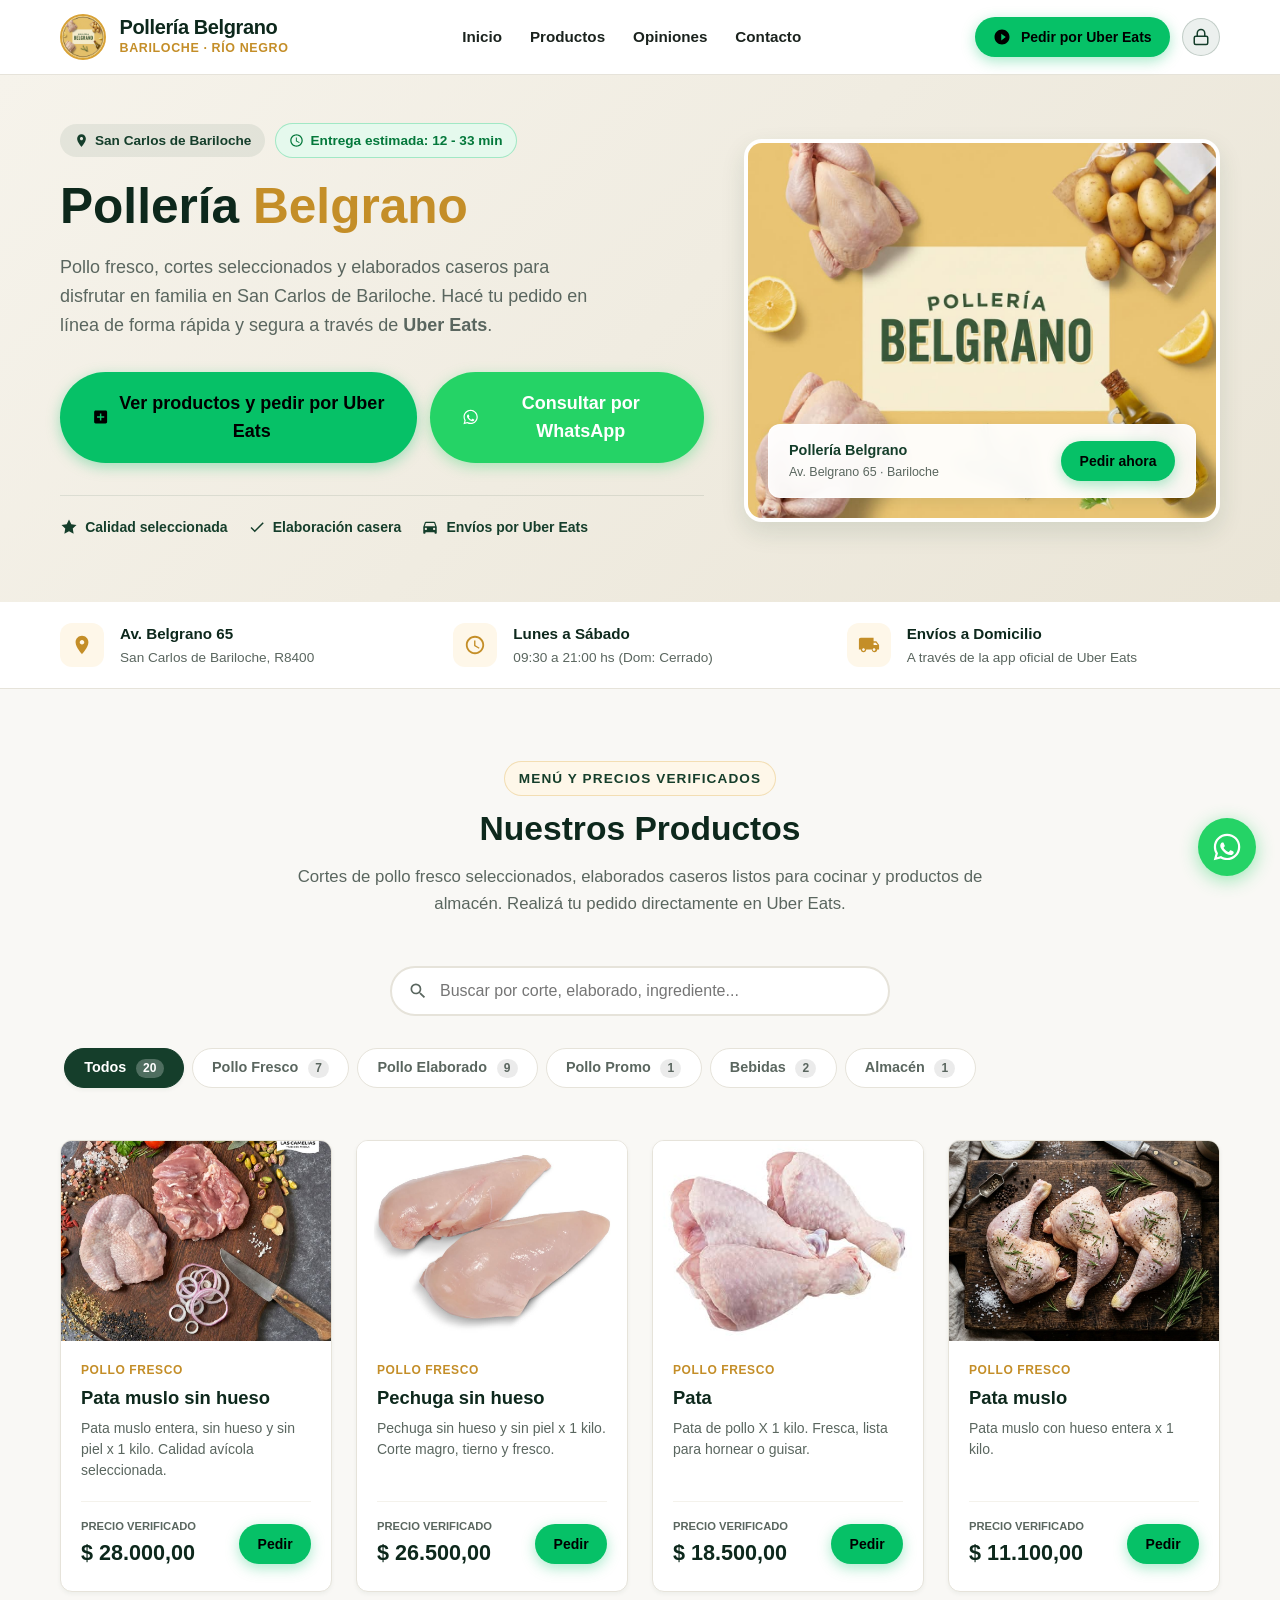
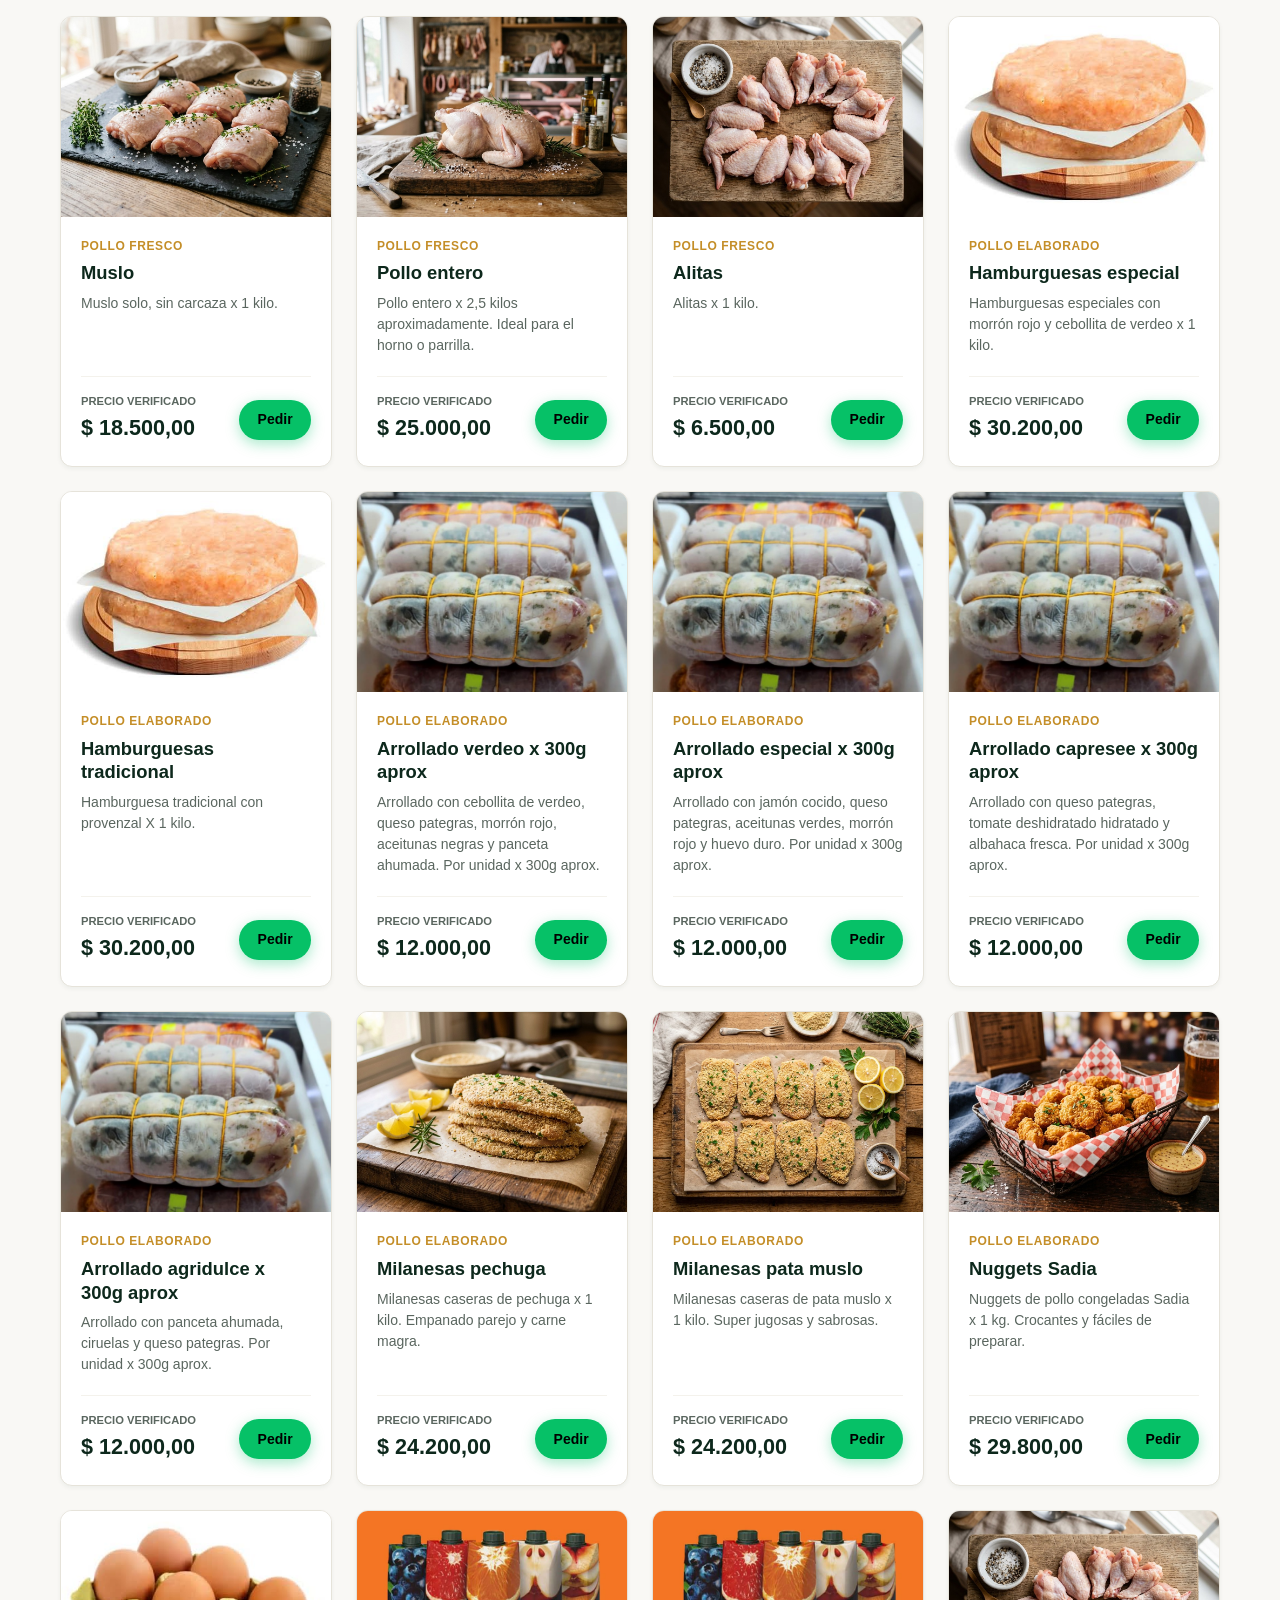
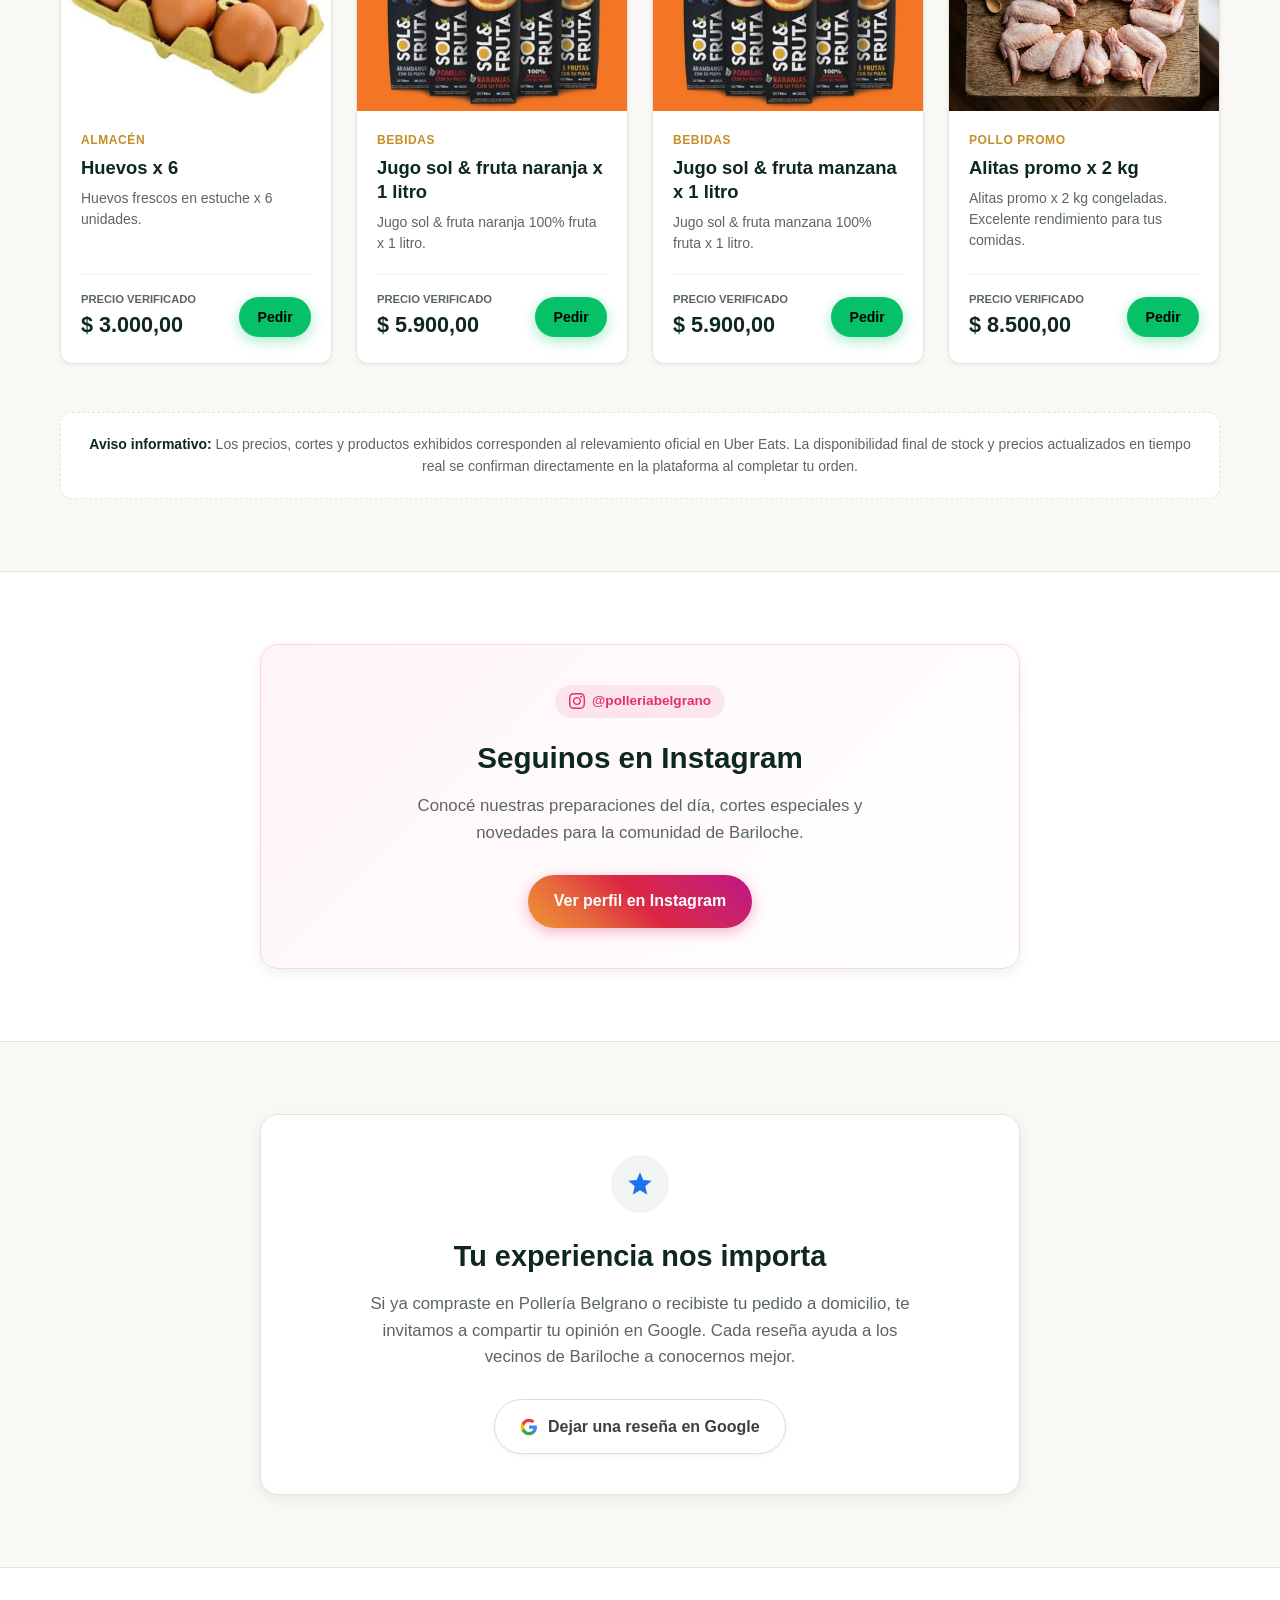
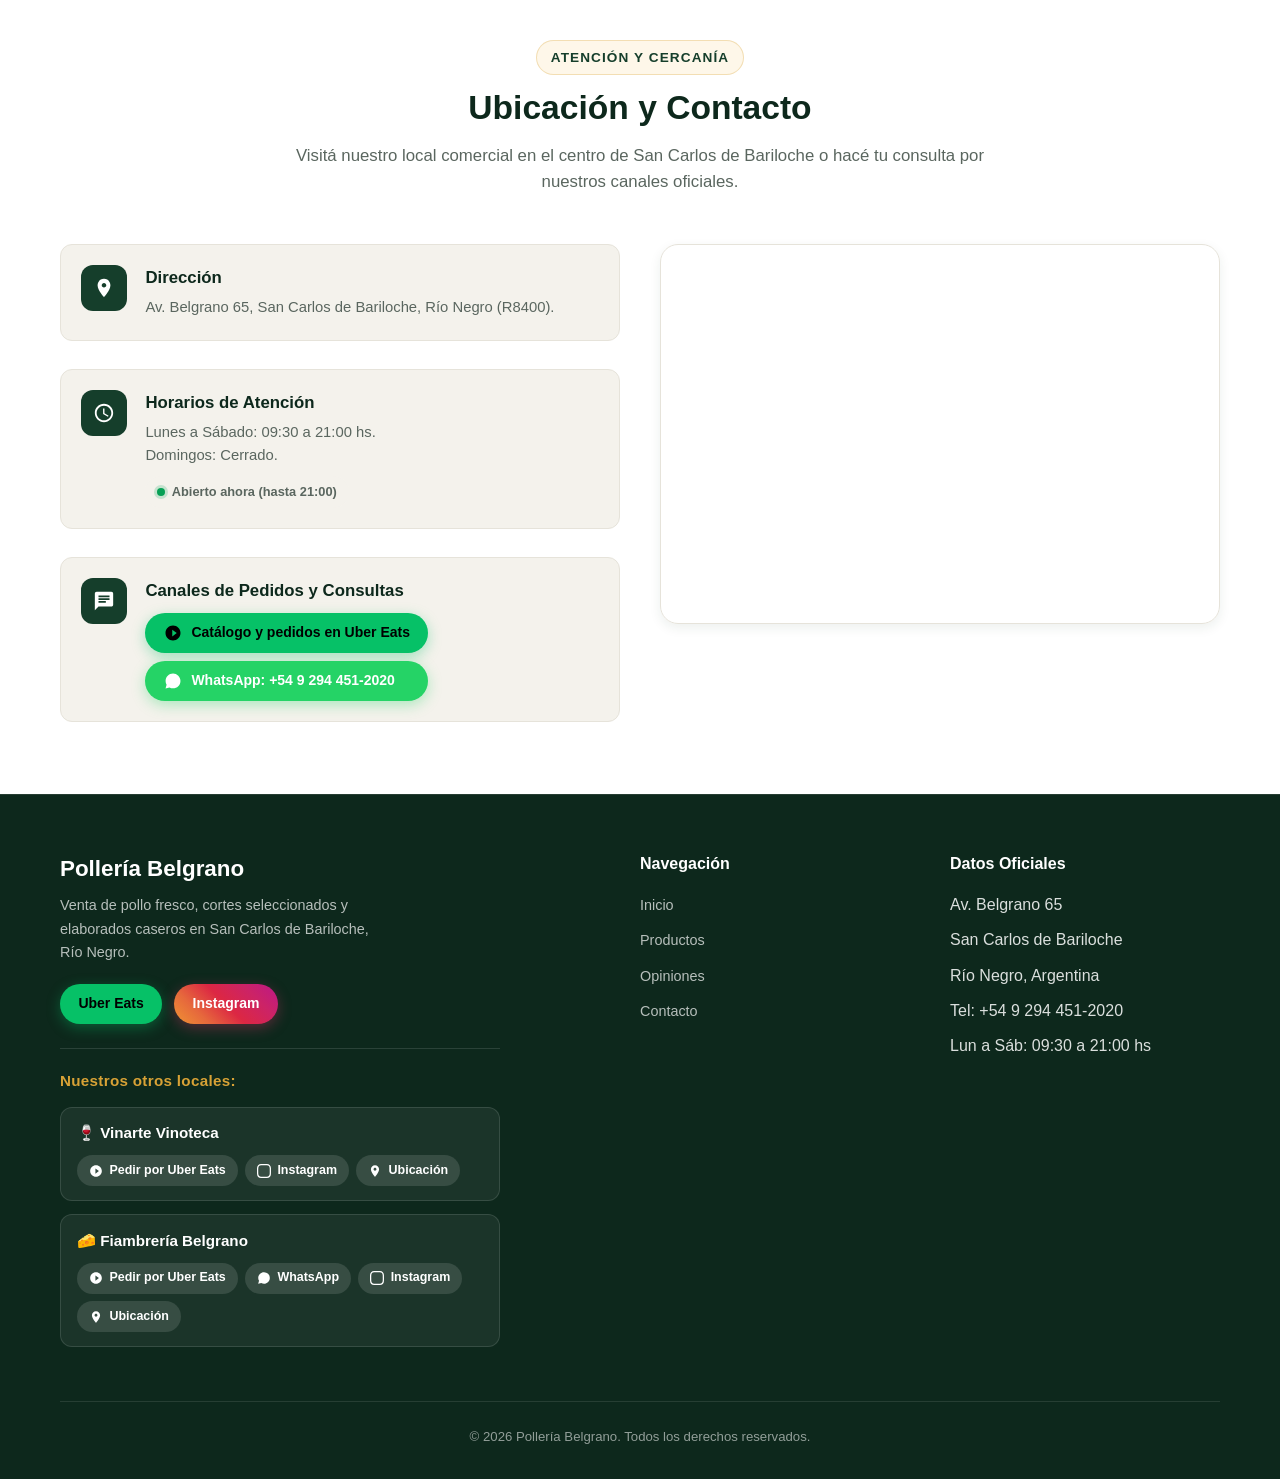
==== commit 81c612bd: "Agregar enlaces de Uber Eats y Google Maps a Fiambrería Belgrano en el footer" ====
--- a/index.html
+++ b/index.html
@@ -1065,13 +1065,21 @@
             <div class="other-store-card">
               <span class="other-store-name">🧀 Fiambrería Belgrano</span>
               <div class="other-store-links">
-                <a href="https://wa.me/5492944509410?text=Hola%20Fiambrer%C3%ADa%20Belgrano!%20Quisiera%20hacer%20una%20consulta." target="_blank" rel="noopener noreferrer" class="other-store-btn wa" title="WhatsApp Fiambrería Belgrano">
+                <a href="https://www.ubereats.com/ar/store/tentaciones/5IDS-fV4WMqzac1A-mH7ng?diningMode=DELIVERY&surfaceName=" target="_blank" rel="noopener noreferrer" class="other-store-btn uber" title="Pedir Fiambrería Belgrano por Uber Eats">
+                  <svg width="14" height="14" viewBox="0 0 24 24" fill="currentColor" aria-hidden="true"><path d="M12 2C6.48 2 2 6.48 2 12s4.48 10 10 10 10-4.48 10-10S17.52 2 12 2zm-1 14.5v-9l6 4.5-6 4.5z"/></svg>
+                  <span>Pedir por Uber Eats</span>
+                </a>
+                <a href="https://wa.me/5492944509410?text=Hola%20Fiambrer%C3%ADa%20Belgrano!%20Quisiera%20hacer%20una%20consulta." target="_blank" rel="noopener noreferrer" class="other-store-btn wa" title="WhatsApp Fiambrería Belgrano: +54 9 294 450-9410">
                   <svg width="14" height="14" viewBox="0 0 24 24" fill="currentColor" aria-hidden="true"><path d="M12.04 2c-5.46 0-9.91 4.45-9.91 9.91 0 1.75.46 3.45 1.32 4.95L2.05 22l5.25-1.38c1.45.79 3.08 1.21 4.74 1.21 5.46 0 9.91-4.45 9.91-9.91 0-2.65-1.03-5.14-2.9-7.01A9.816 9.816 0 0 0 12.04 2"/></svg>
-                  <span>WhatsApp: +54 9 294 450-9410</span>
+                  <span>WhatsApp</span>
                 </a>
                 <a href="https://www.instagram.com/tentacionesbelgrano?igsi=MWczeHk1MmN2M21teQ==" target="_blank" rel="noopener noreferrer" class="other-store-btn ig" title="Instagram Fiambrería Belgrano (@tentacionesbelgrano)">
                   <svg width="14" height="14" viewBox="0 0 24 24" fill="currentColor" aria-hidden="true"><path d="M12 2.163c3.204 0 3.584.012 4.85.07 3.252.148 4.771 1.691 4.919 4.919.058 1.265.069 1.645.069 4.849 0 3.205-.012 3.584-.069 4.849-.149 3.225-1.664 4.771-4.919 4.919-1.266.058-1.644.07-4.85.07-3.204 0-3.584-.012-4.849-.07-3.26-.149-4.771-1.699-4.919-4.92-.058-1.265-.07-1.644-.07-4.849 0-3.204.013-3.583.07-4.849.149-3.227 1.664-4.771 4.919-4.919 1.266-.057 1.645-.069 4.849-.069zm0-2.163c-3.259 0-3.667.014-4.947.072-4.358.2-6.78 2.618-6.98 6.98-.059 1.281-.073 1.689-.073 4.948 0 3.259.014 3.668.072 4.948.2 4.358 2.618 6.78 6.98 6.98 1.281.058 1.689.072 4.948.072 3.259 0 3.668-.014 4.948-.072 4.354-.2 6.782-2.618 6.979-6.98.059-1.28.073-1.689.073-4.948 0-3.259-.014-3.667-.072-4.947-.196-4.354-2.617-6.78-6.979-6.98-1.281-.059-1.69-.073-4.949-.073z"/></svg>
-                  <span>Instagram (@tentacionesbelgrano)</span>
+                  <span>Instagram</span>
+                </a>
+                <a href="https://maps.app.goo.gl/bU5CjLqwmyeeKugY6?g_st=aw" target="_blank" rel="noopener noreferrer" class="other-store-btn map" title="Ubicación Fiambrería Belgrano en Google Maps">
+                  <svg width="14" height="14" viewBox="0 0 24 24" fill="currentColor" aria-hidden="true"><path d="M12 2C8.13 2 5 5.13 5 9c0 5.25 7 13 7 13s7-7.75 7-13c0-3.87-3.13-7-7-7zm0 9.5c-1.38 0-2.5-1.12-2.5-2.5s1.12-2.5 2.5-2.5 2.5 1.12 2.5 2.5-1.12 2.5-2.5 2.5z"/></svg>
+                  <span>Ubicación</span>
                 </a>
               </div>
             </div>
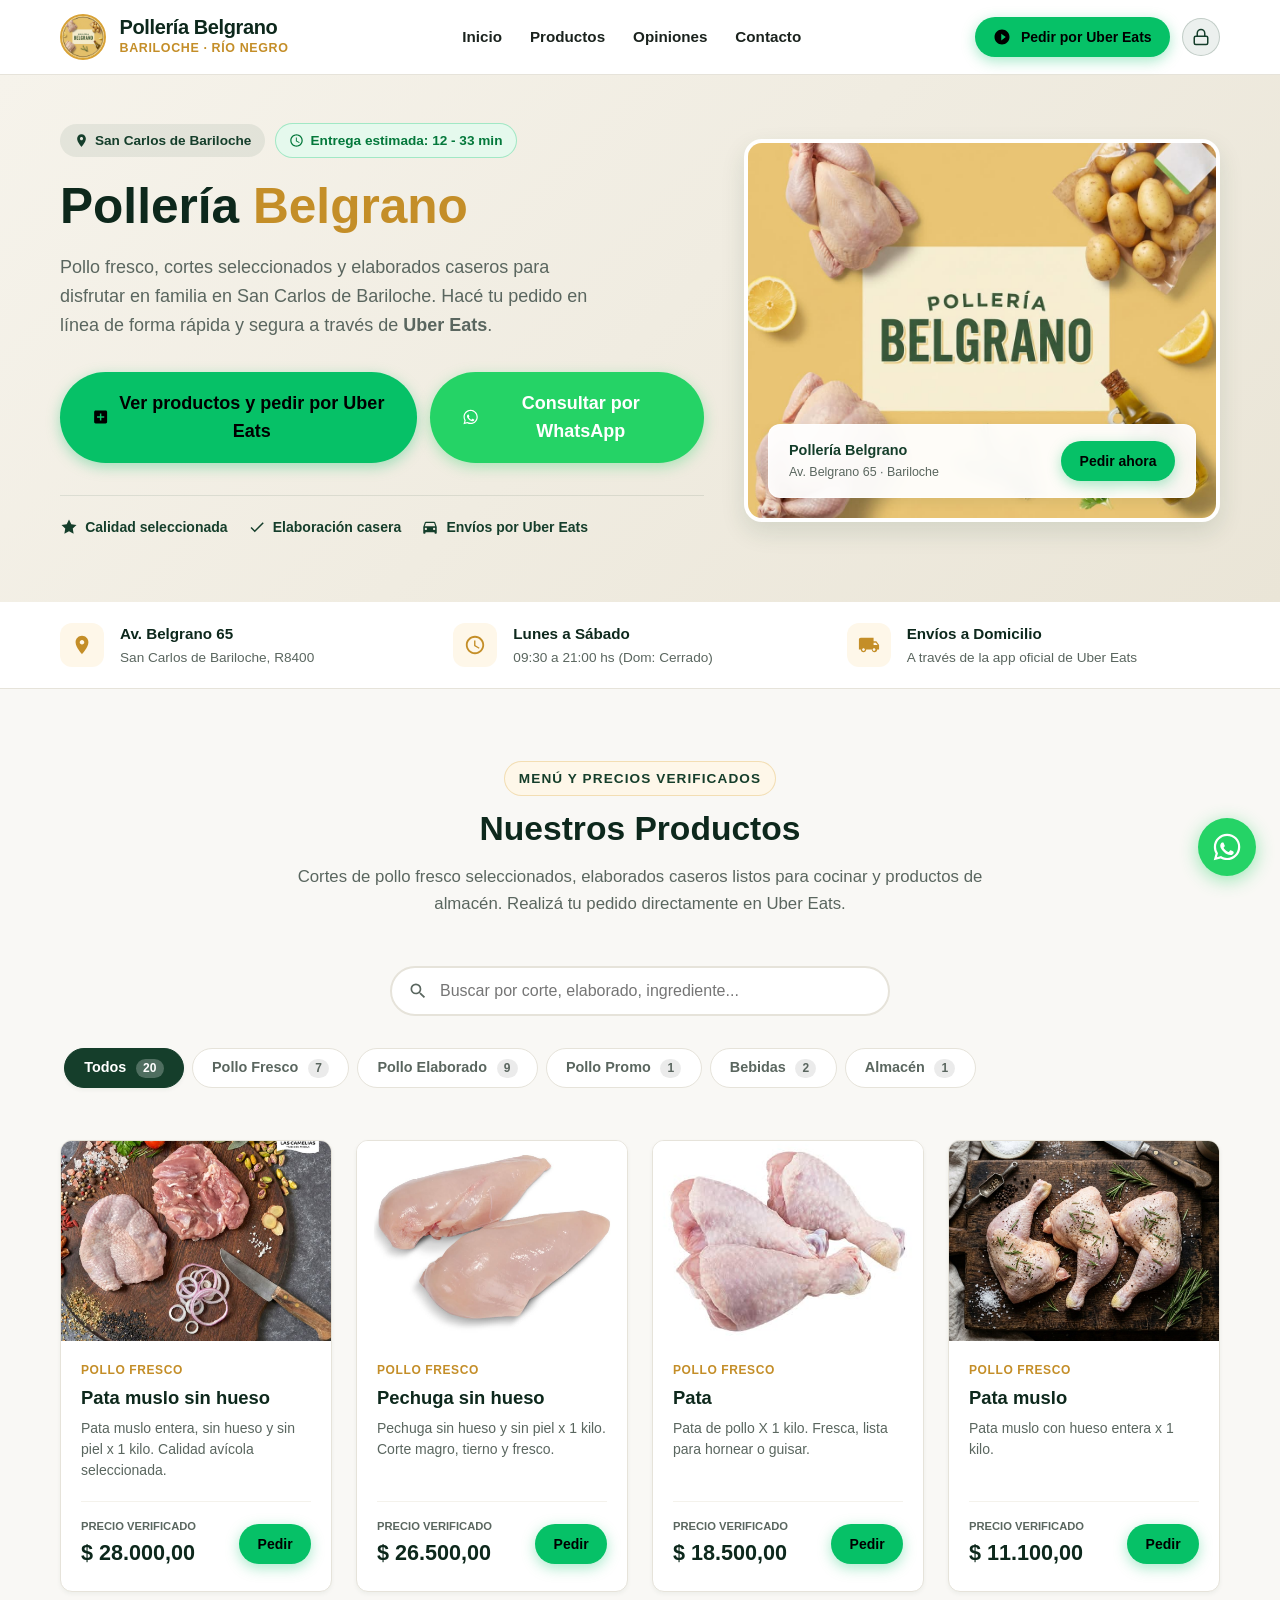
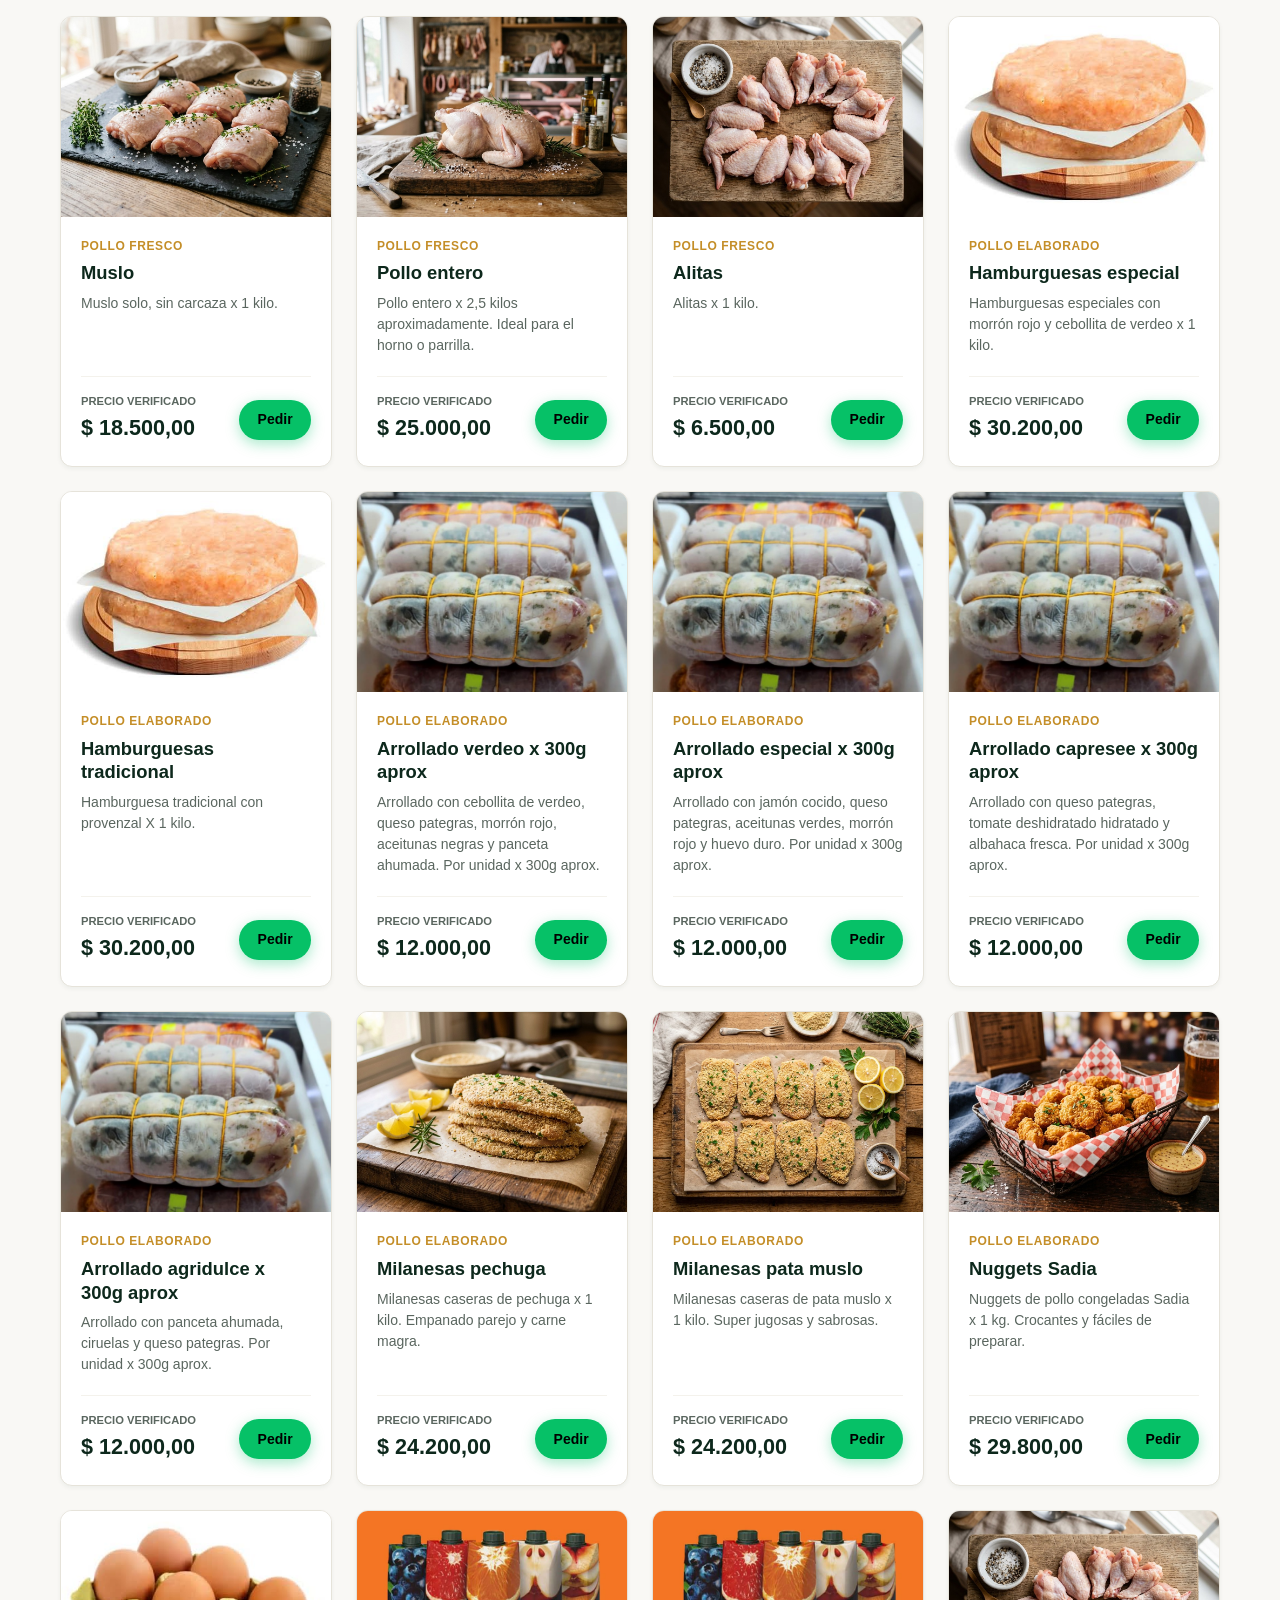
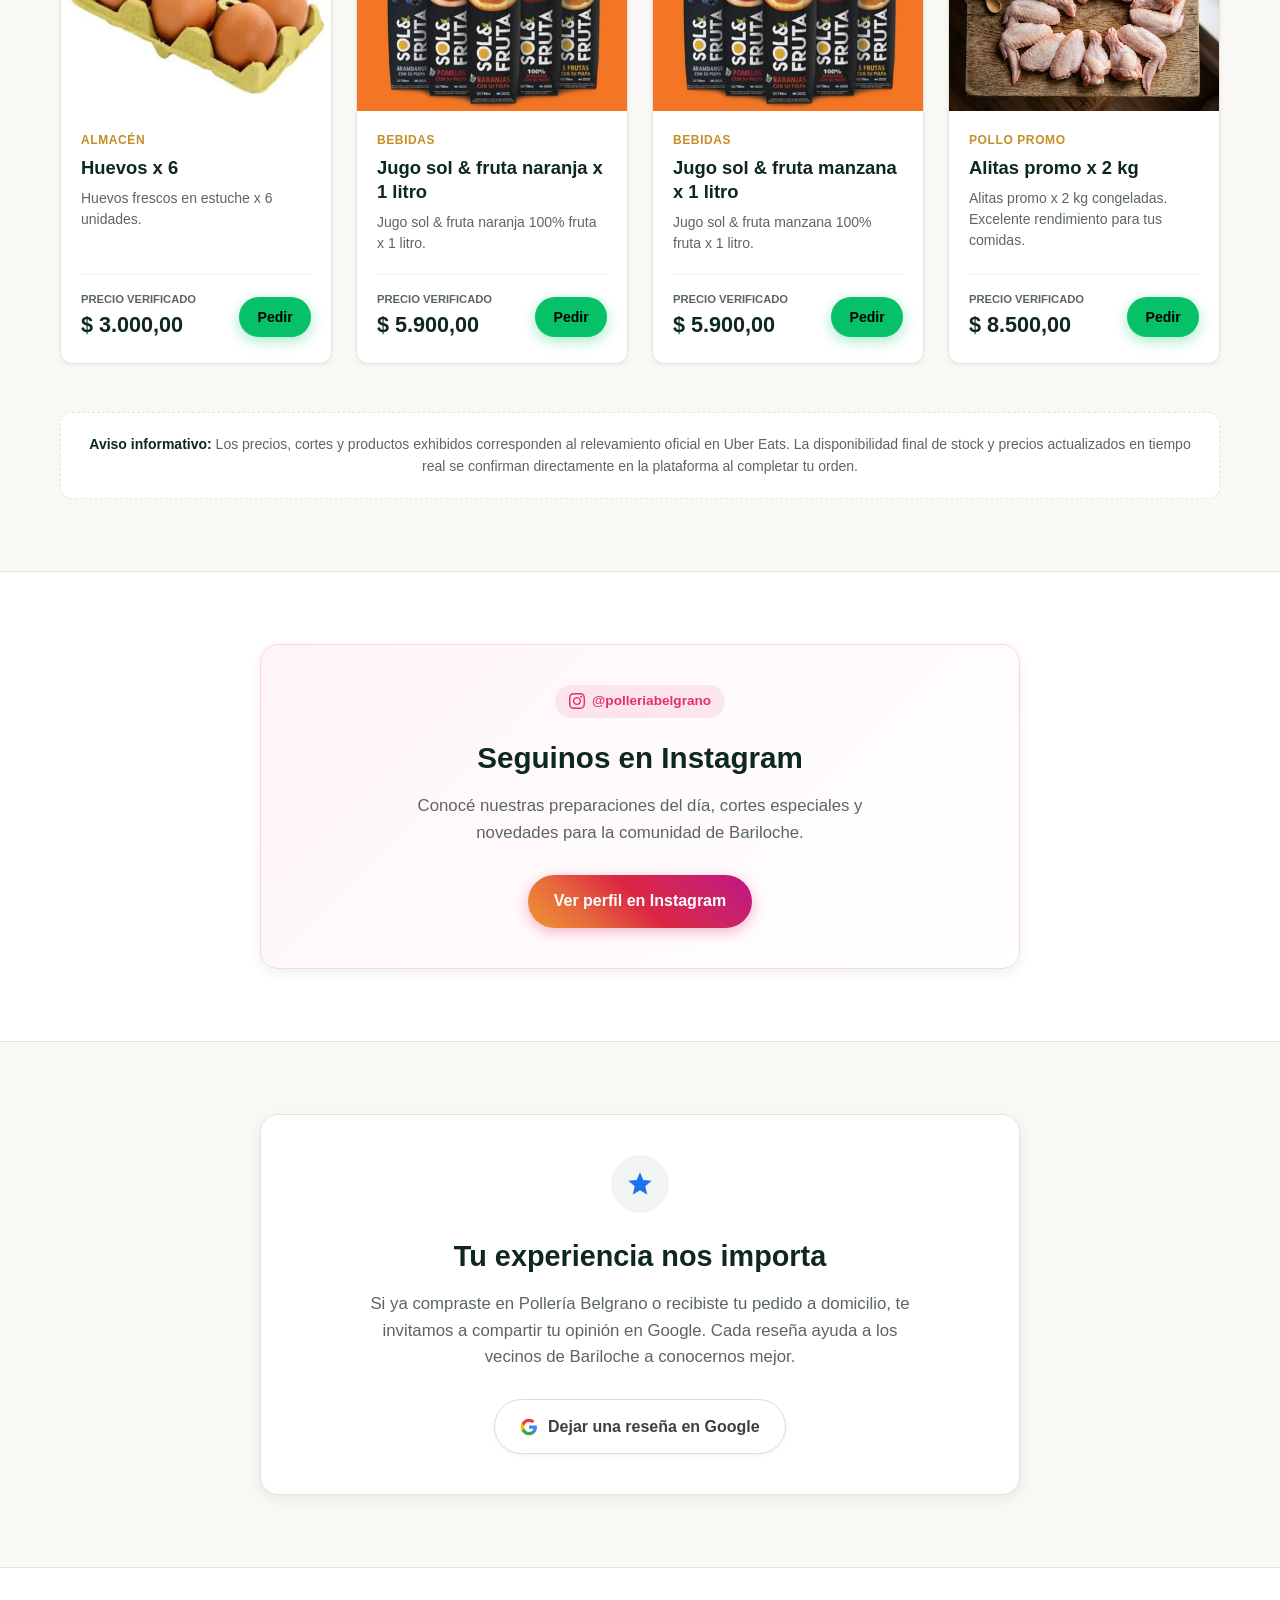
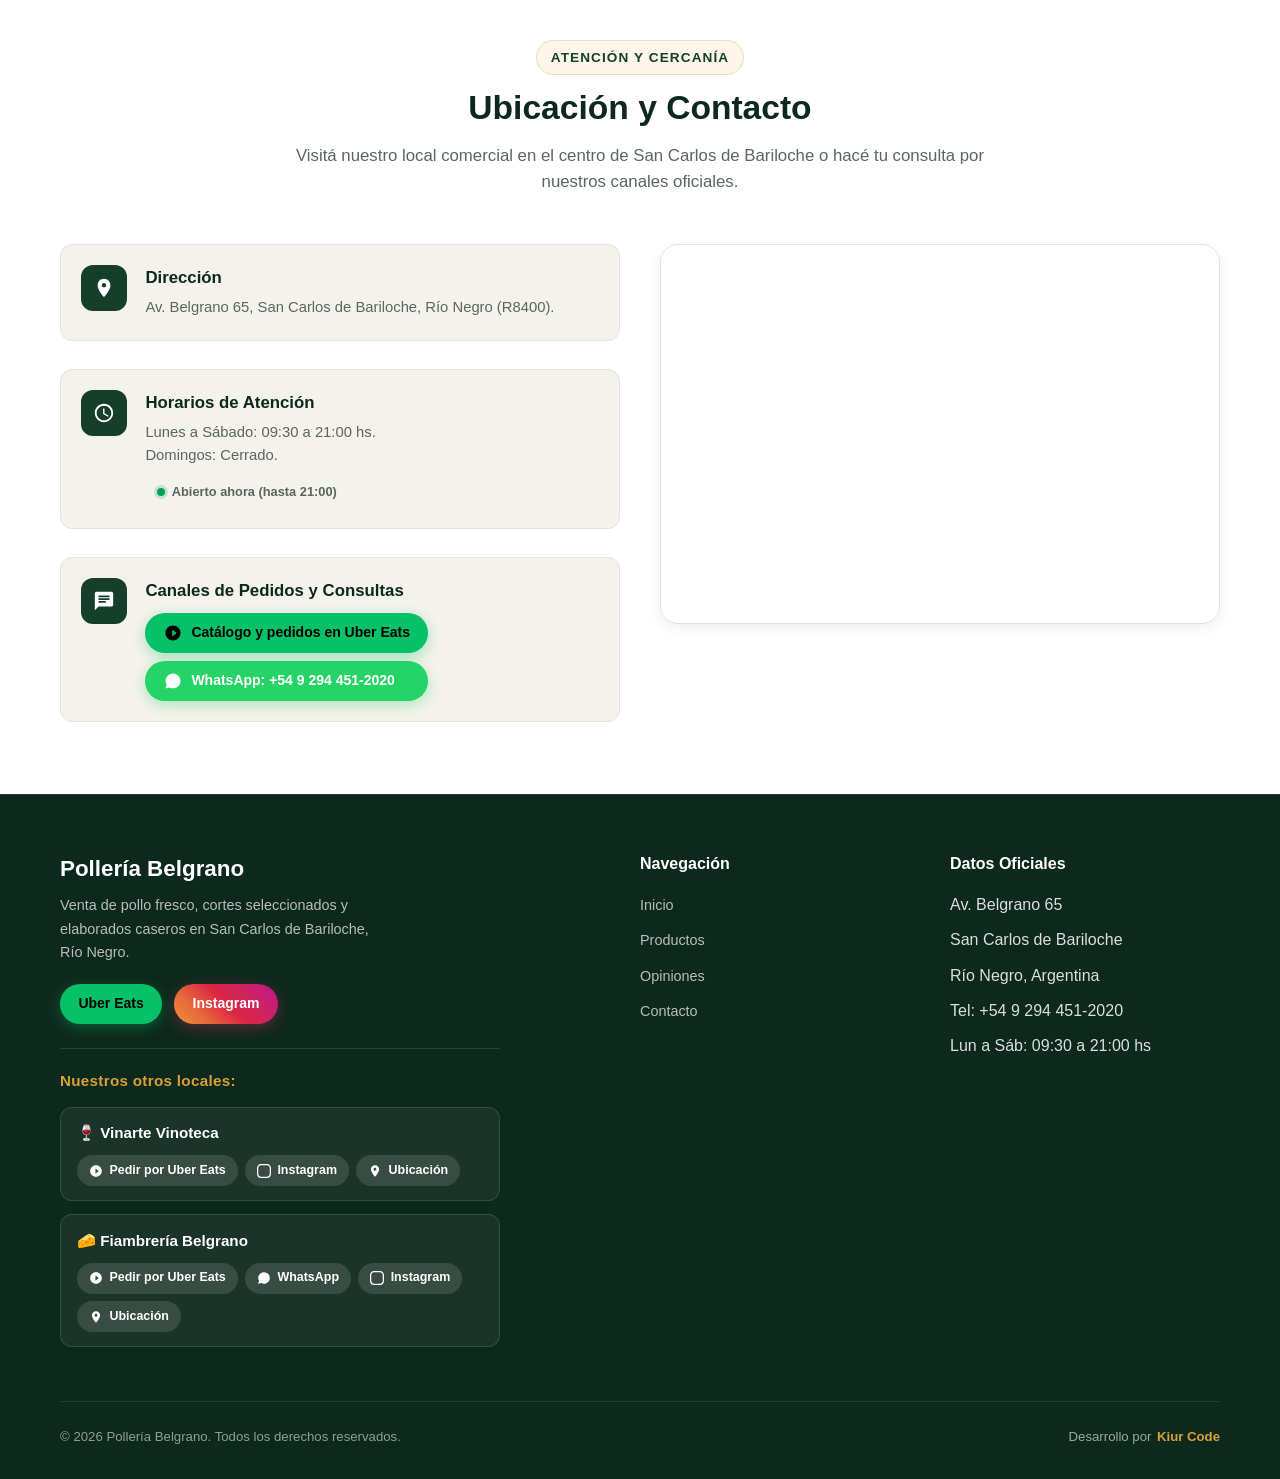
==== commit 36dc8d35: "Agregar credito de desarrollo por Kiur Code con enlace a https://kiurcode.pages.dev/ en el footer" ====
--- a/index.html
+++ b/index.html
@@ -1113,6 +1113,9 @@
         <div>
           &copy; <span id="current-year">2026</span> Pollería Belgrano. Todos los derechos reservados.
         </div>
+        <div class="footer-dev">
+          Desarrollo por <a href="https://kiurcode.pages.dev/" target="_blank" rel="noopener noreferrer" class="dev-link" title="Kiur Code — Soluciones Digitales">Kiur Code</a>
+        </div>
       </div>
 
     </div>
@@ -1194,12 +1197,12 @@
           <p class="admin-pin-desc">Ingresá el PIN de seguridad para modificar precios, cambiar imágenes o dar de alta nuevos productos.</p>
           
           <form id="admin-pin-form" class="admin-pin-form">
-            <input type="password" id="admin-pin-input" class="admin-pin-input" maxlength="10" placeholder="Ingresá el PIN (ej: 1234)" autofocus autocomplete="current-password">
-            <div id="admin-pin-error" class="admin-pin-error">PIN incorrecto. Probá con 1234 o belgrano.</div>
-            <button type="submit" class="btn btn-uber admin-pin-btn">Ingresar al Panel</button>
+            <input type="password" id="admin-pin-input" class="admin-pin-input" maxlength="32" placeholder="Ingresá la contraseña" autofocus autocomplete="current-password">
+            <div id="admin-pin-error" class="admin-pin-error"></div>
+            <div id="admin-pin-lockout" class="admin-pin-lockout" style="display: none;"></div>
+            <div id="admin-pin-attempts" class="admin-pin-attempts" style="font-size: 0.8rem; color: #a1a1aa; margin-top: 0.25rem;"></div>
+            <button type="submit" id="admin-pin-submit-btn" class="btn btn-uber admin-pin-btn">Ingresar al Panel</button>
           </form>
-          
-          <p class="admin-pin-hint">💡 <em>PIN de demostración: <strong>1234</strong></em></p>
         </div>
       </div>
 
--- a/css/styles.css
+++ b/css/styles.css
@@ -1284,6 +1284,25 @@
   font-size: 0.825rem;
   color: rgba(255, 255, 255, 0.55);
   text-align: center;
+}
+
+.footer-dev {
+  display: inline-flex;
+  align-items: center;
+  gap: 0.35rem;
+  color: rgba(255, 255, 255, 0.6);
+}
+
+.dev-link {
+  color: var(--color-accent);
+  font-weight: 700;
+  text-decoration: none;
+  transition: var(--transition);
+}
+
+.dev-link:hover {
+  color: #ffffff;
+  text-decoration: underline;
 }
 
 /* --------------------------------------------------------------------------
@@ -1680,7 +1699,10 @@
     grid-template-columns: repeat(3, 1fr);
   }
   .footer-bottom {
-    justify-content: center;
+    flex-direction: row;
+    justify-content: space-between;
+    align-items: center;
+    text-align: left;
   }
 }
 
@@ -1979,6 +2001,29 @@
   letter-spacing: 0.05em;
 }
 
+.admin-pin-lockout {
+  padding: 0.65rem 0.85rem;
+  background: rgba(239, 68, 68, 0.15);
+  border: 1px solid rgba(239, 68, 68, 0.35);
+  border-radius: 8px;
+  color: #fca5a5;
+  font-size: 0.84rem;
+  line-height: 1.4;
+  text-align: center;
+}
+
+.admin-pin-input:disabled {
+  opacity: 0.6;
+  cursor: not-allowed;
+  background: #111;
+}
+
+.admin-pin-btn:disabled {
+  opacity: 0.5;
+  cursor: not-allowed;
+  filter: grayscale(0.5);
+}
+
 .admin-pin-hint {
   font-size: 0.75rem;
   color: #a3b3a7;
